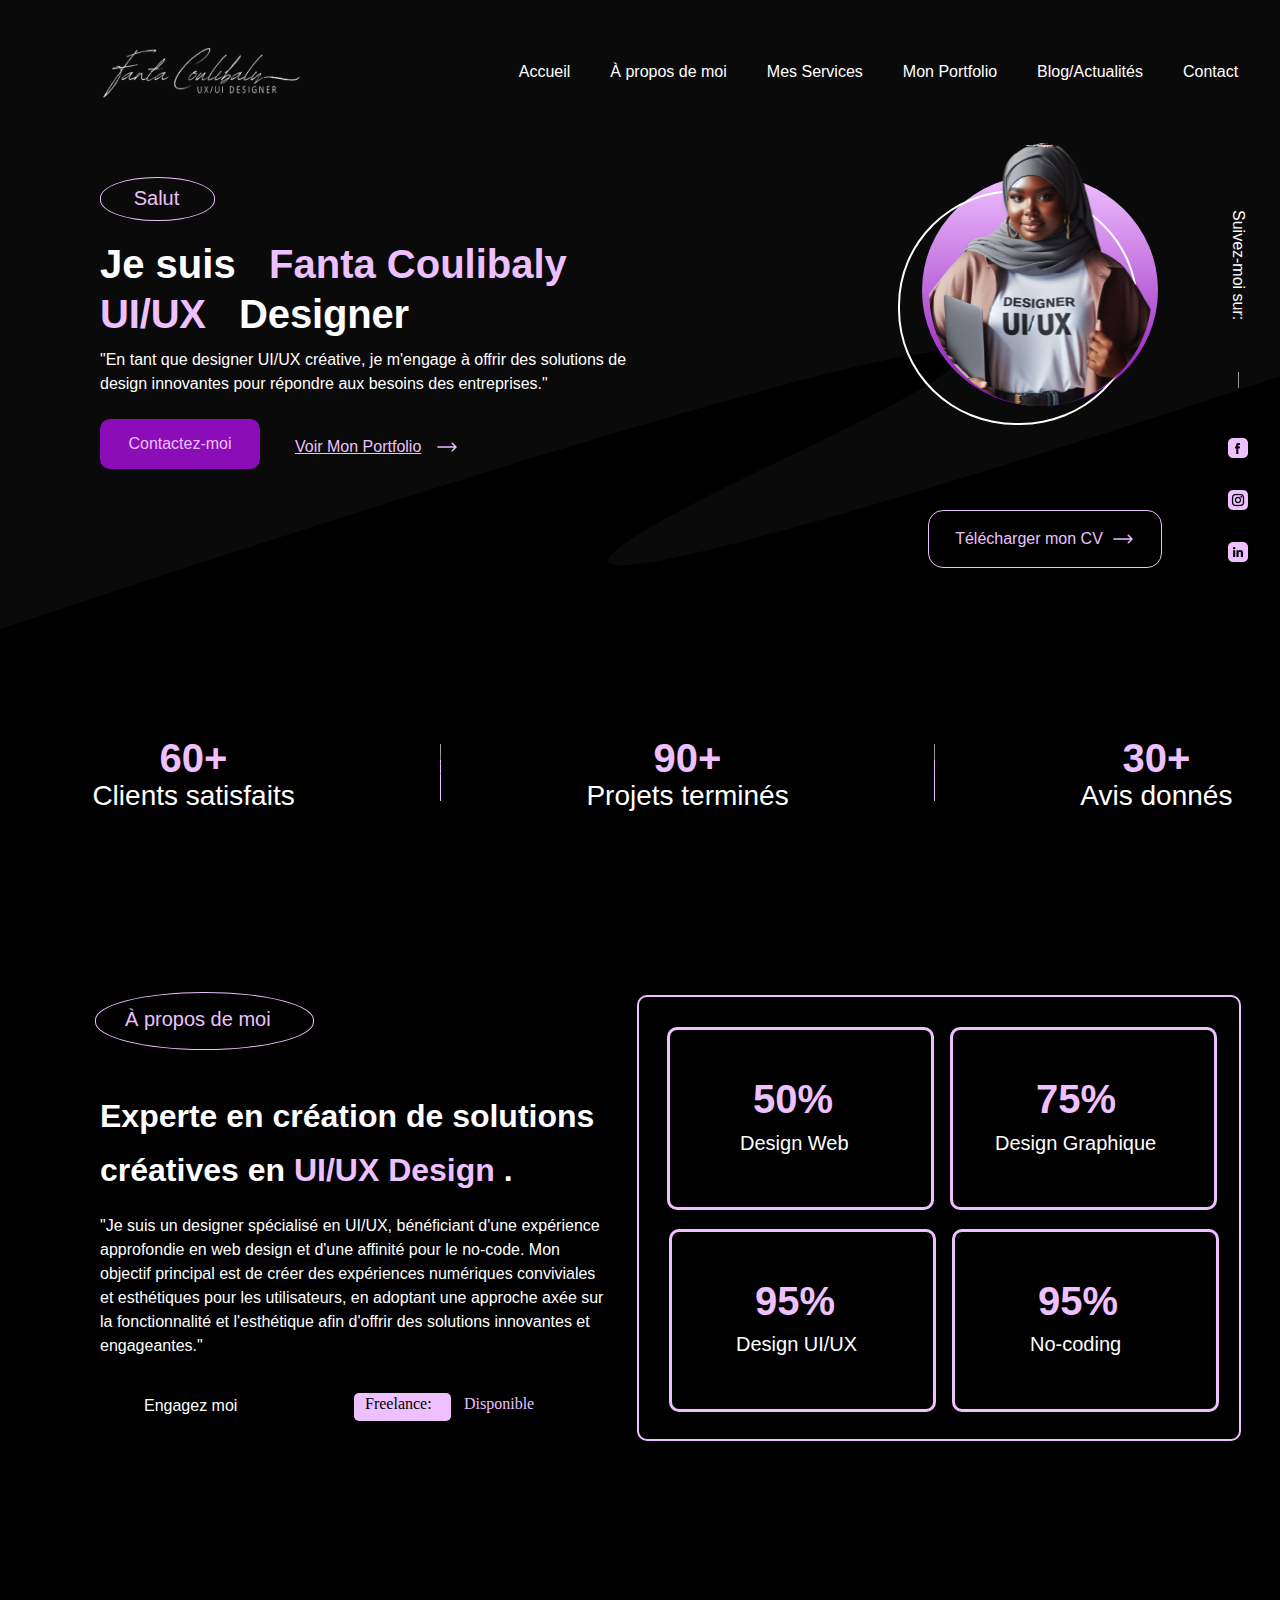
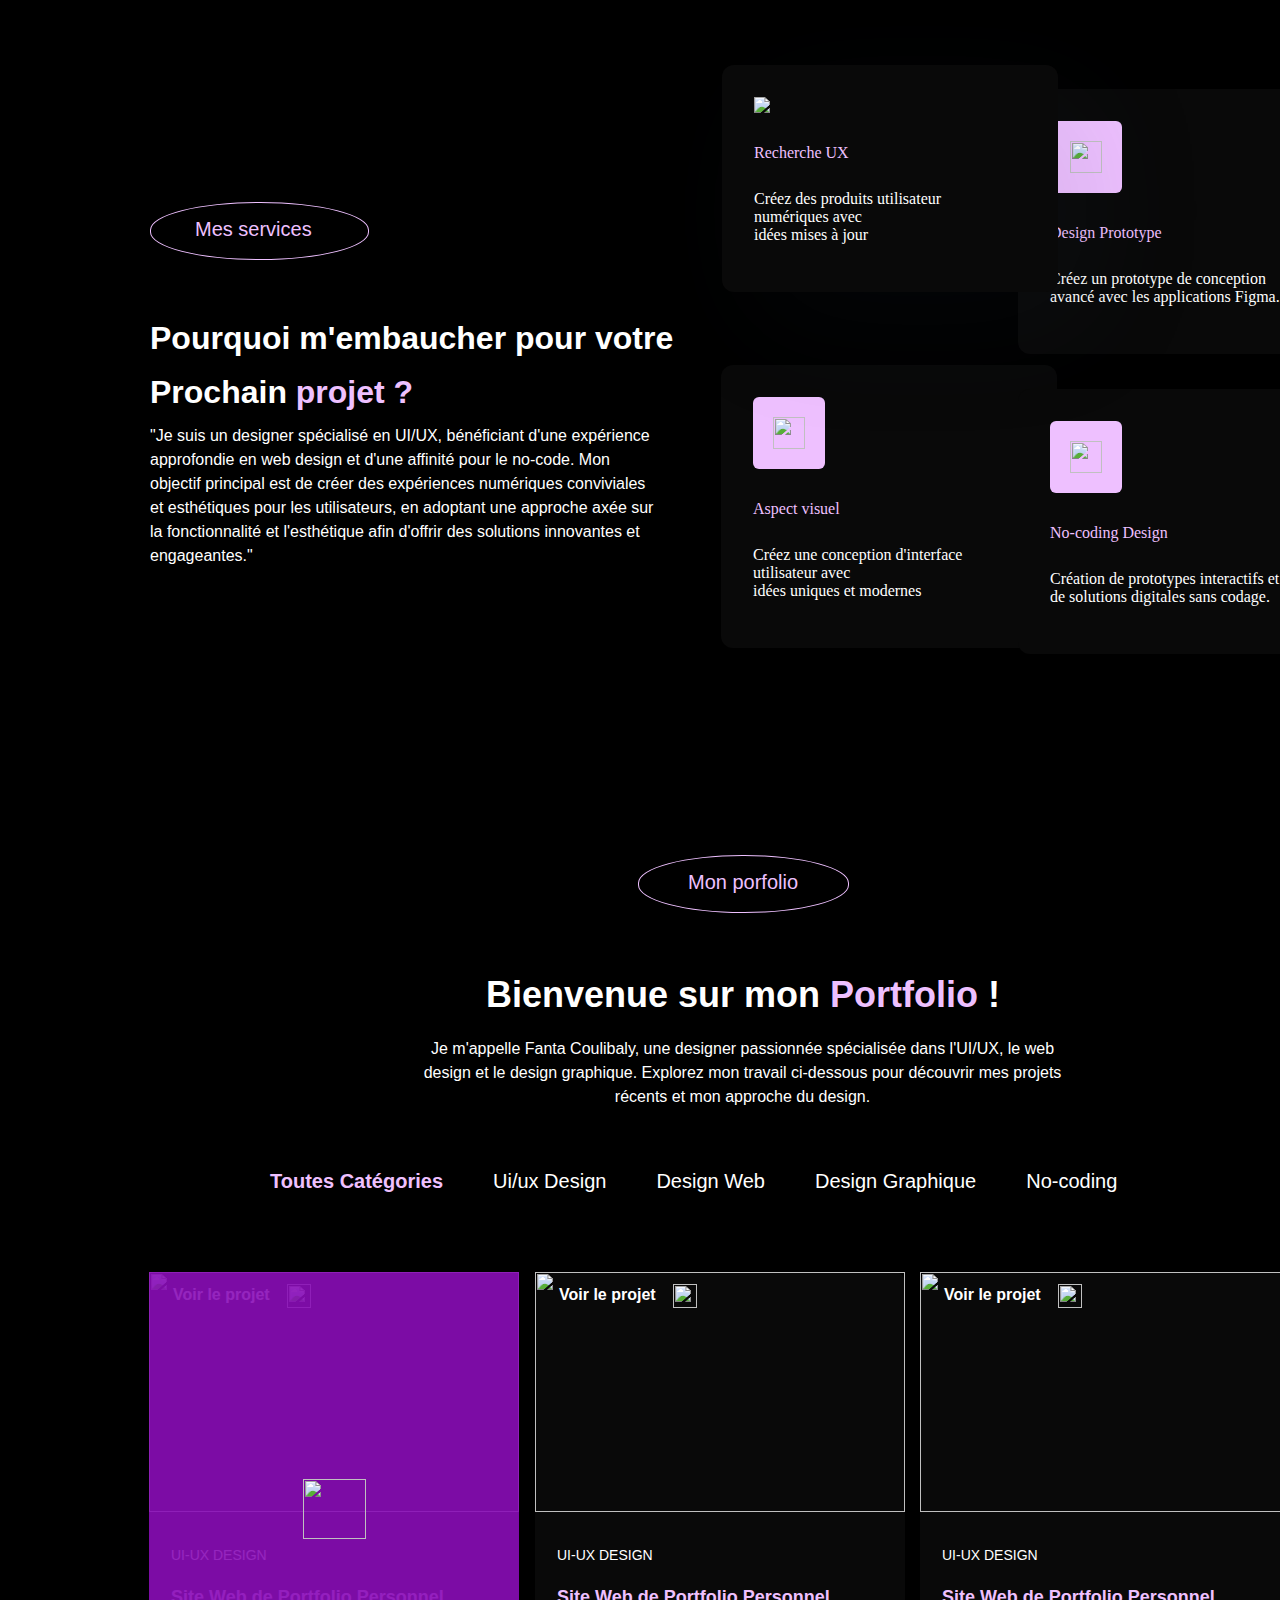
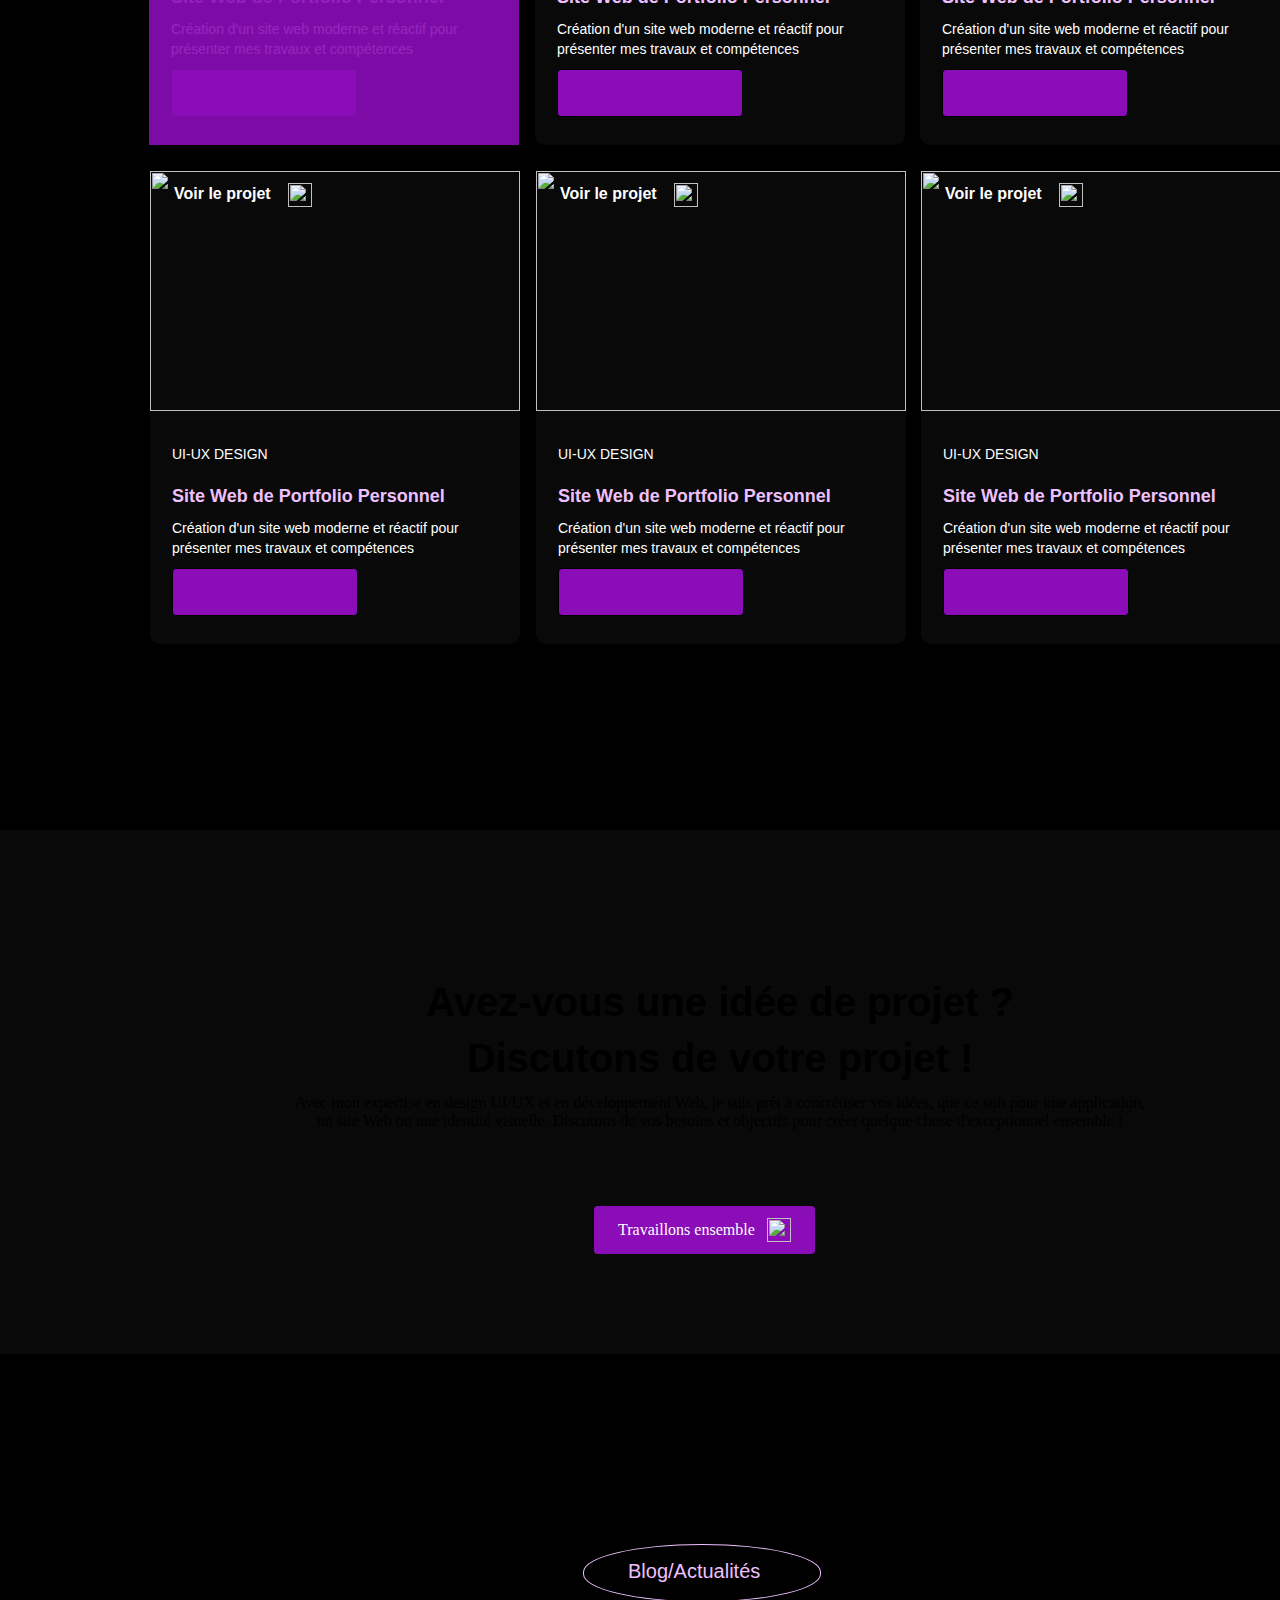
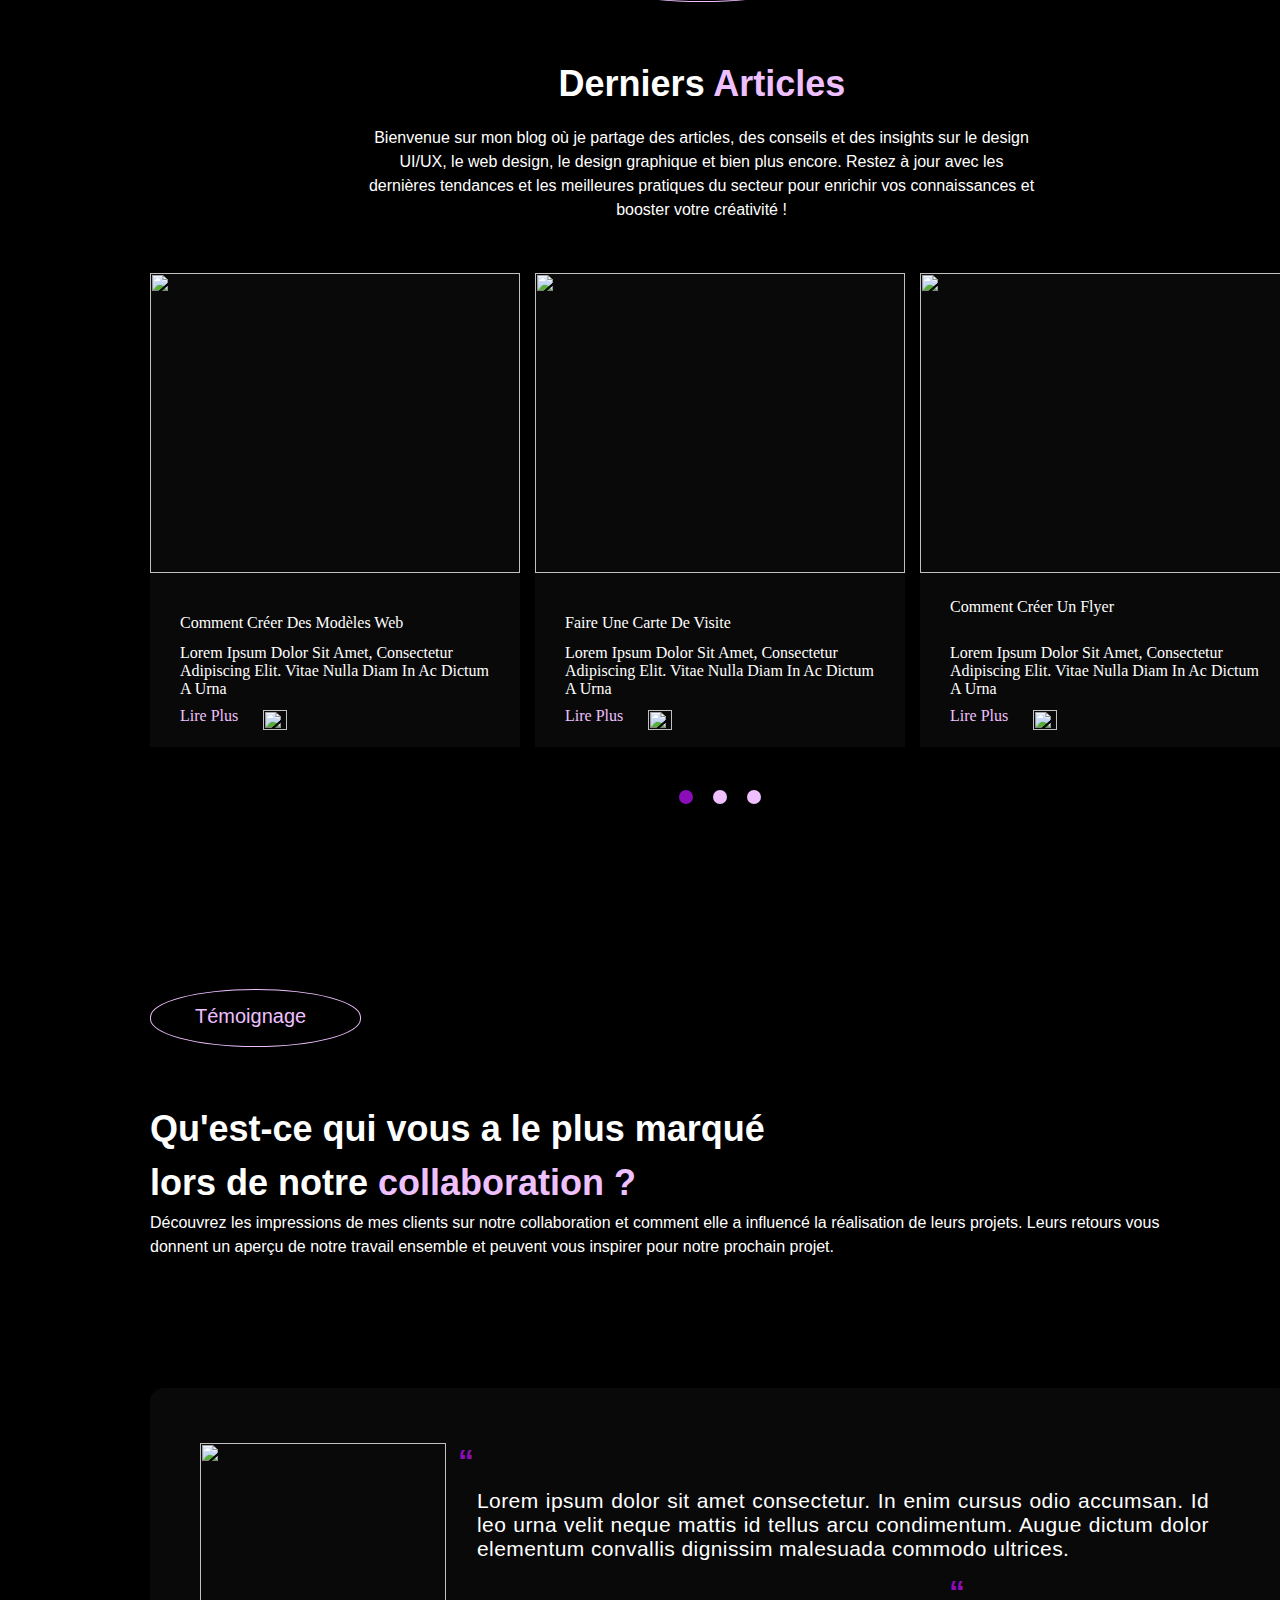
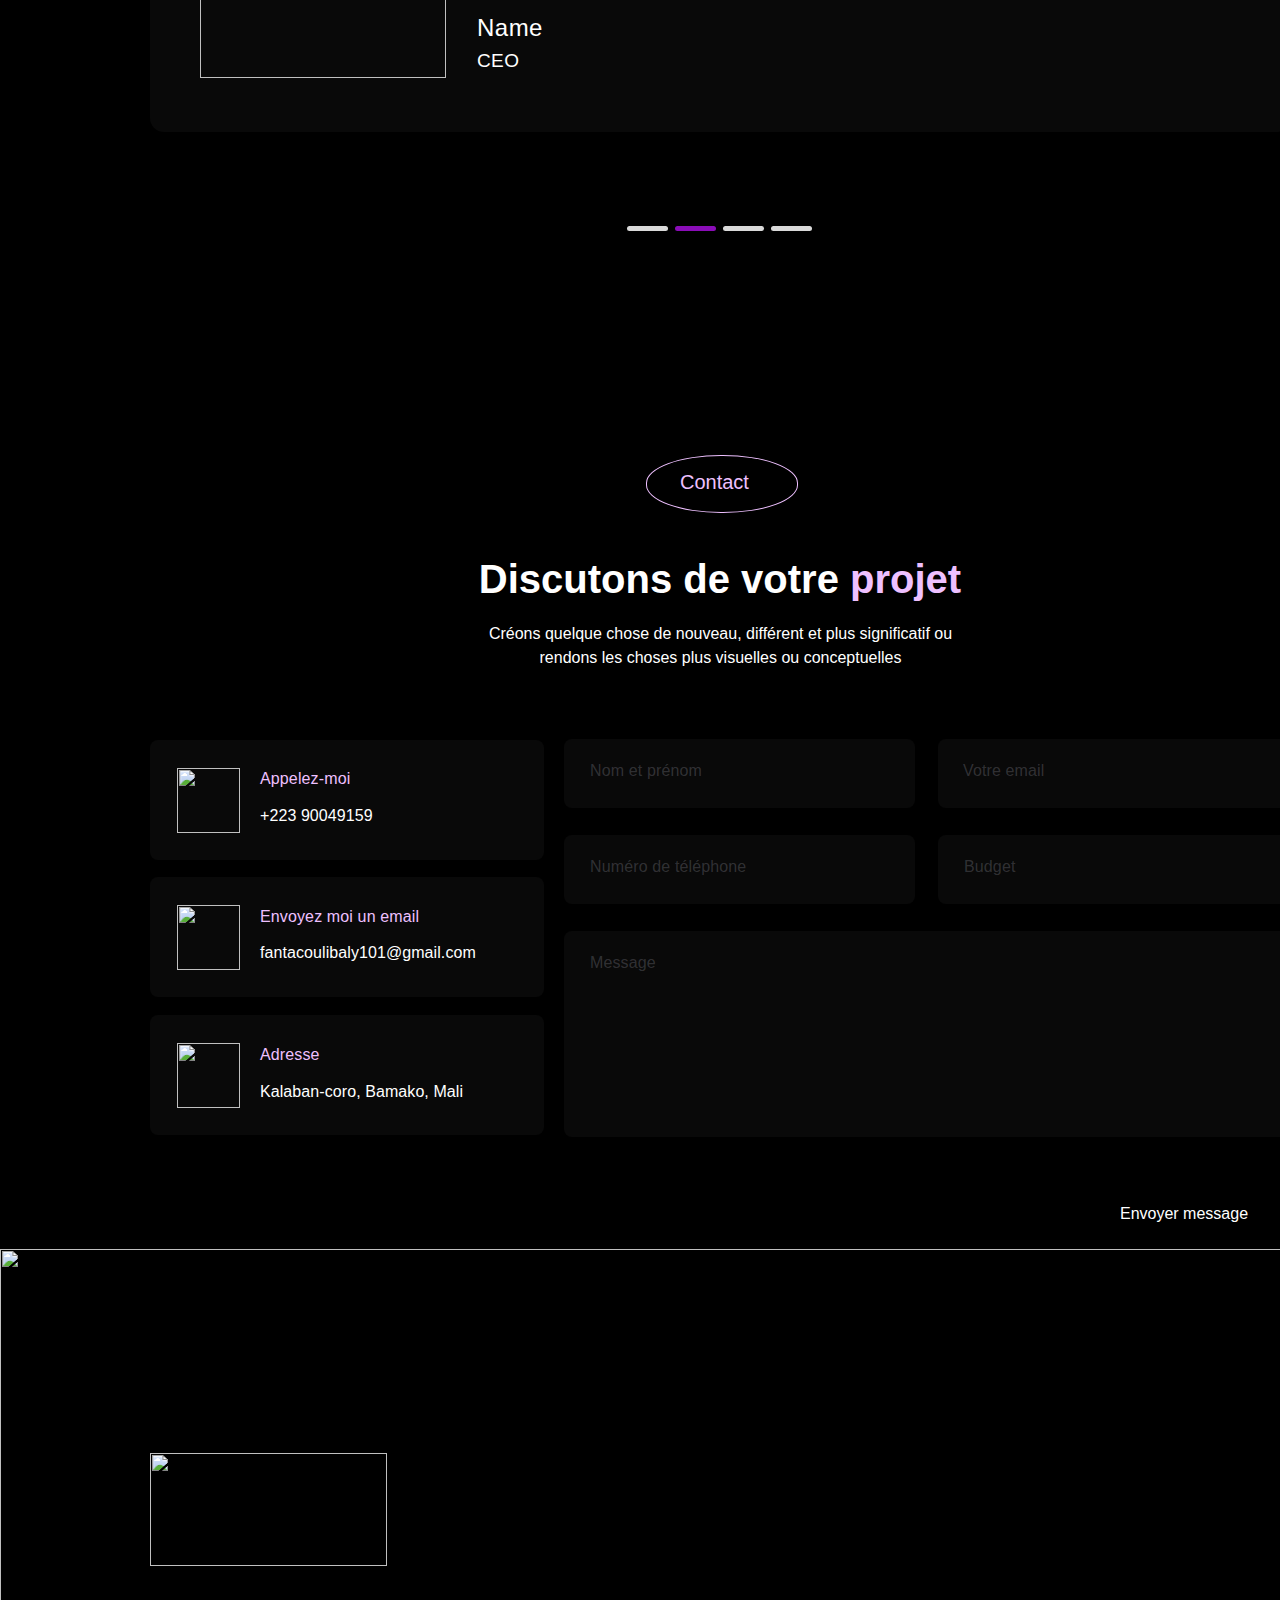
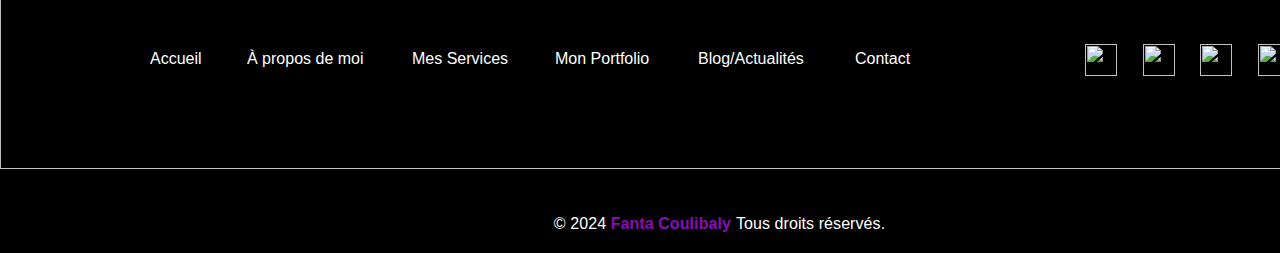
==== index.html @ 27a1d997 "m" ====
<!DOCTYPE html>
<html>
  <head>
    <meta charset="utf-8" />
    <link rel="stylesheet" href="globals.css" />
    <link rel="stylesheet" href="styleguide.css" />
    <link rel="stylesheet" href="style.css" />
  </head>
  <body>
    <div class="PORTFOLIO">
      <div class="div">
        <header class="header">
          <div class="overlap">
            <img class="whatsapp-image" src="Images/Logo.png" />
            <div class="navbar">
                <a href="#accueil" class="text-wrapper">Accueil</a>
                <a href="#a-propos" class="text-wrapper">À propos de moi</a>
                <a href="#services" class="text-wrapper">Mes Services</a>
                <a href="#portfolio" class="text-wrapper">Mon Portfolio</a>
                <a href="#blog" class="text-wrapper">Blog/Actualités</a>
                <a href="#contact" class="text-wrapper">Contact</a>
              </div>              
              <div class="group">
                <div class="overlap-group-wrapper">
                    <a href="#contact" class="overlap-group">
                        <div class="text-wrapper-2">Contactez-moi</div>
                    </a>
                </div>
                <div class="group-2">
                    <a href="#portfolio" class="text-wrapper-3">Voir Mon Portfolio</a>
                    <img class="frame" src="Images/DIRECTION PORFOLIO.png" alt="Portfolio Icon">
                </div>
                <div class="overlap-2">
                    <p class="je-suis-fanta">
                        <span class="span">Je suis</span>
                        <span class="text-wrapper-4">&nbsp;</span>
                        <span class="text-wrapper-5">Fanta Coulibaly<br></span>
                        <span class="text-wrapper-6">UI/UX</span>
                        <span class="text-wrapper-7">&nbsp;</span>
                        <span class="text-wrapper-8">Designer</span>
                    </p>
                    <p class="en-tant-que-designer">
                        &#34;En tant que designer UI/UX créative, je m&#39;engage à offrir des solutions de design innovantes pour répondre aux besoins des entreprises.&#34;
                    </p>
                </div>
                <div class="overlap-wrapper">
                    <div class="overlap-3">
                        <div class="text-wrapper-9">Salut</div>
                        <div class="ellipse"></div>
                    </div>
                </div>
            </div>
            <div class="div-wrapper">
                <div class="overlap-4">
                    <div class="ellipse-2"></div>
                    <div class="ellipse-3"></div>
                    <div class="vector-wrapper"><img class="vector" src="Images/MON PROFIL.png" alt="Vector"></div>
                </div>
            </div>
            <div class="group-3">
                <div class="text-wrapper-10">Suivez-moi sur:</div>
                <img class="line" src="img/line-21.svg" alt="Line">
                <a href="https://www.instagram.com" target="_blank">
                    <img class="instagram" src="Images/instagram-5 1.png" alt="Instagram">
                </a>
                <a href="https://www.linkedin.com" target="_blank">
                    <img class="linkedin-icon" src="Images/linkedin-icon-2 1.png" alt="LinkedIn">
                </a>
                <a href="https://www.facebook.com" target="_blank">
                    <img class="facebook" src="Images/facebook-4 1.png" alt="Facebook">
                </a>
            </div>
            <div class="group-4">
                <div class="overlap-5">
                    <a href="Images/Mon CV.pdf"  target="_blank" download class="text-wrapper-11">Télécharger mon CV </a>
                    <img class="img" src="Images/TELECHEMENT ICON.png" alt="CV Icon">
                </div>
            </div>
            <div class="group-5">
                <div class="group-6">
                    <div class="text-wrapper-12">60+</div>
                    <div class="text-wrapper-13">Clients satisfaits</div>
                </div>
                <img class="line-2" src="img/line-22.svg" alt="Line">
                <div class="group-7">
                    <div class="text-wrapper-14">90+</div>
                    <div class="text-wrapper-15">Projets terminés</div>
                </div>
                <img class="line-3" src="img/line-23.svg" alt="Line">
                <div class="group-8">
                    <div class="text-wrapper-16">30+</div>
                    <div class="text-wrapper-17">Avis donnés</div>
                </div>
            </div>
        </header>
        <div class="a-propos">
          <div class="group-9">
            <div class="overlap-group-2"><div class="text-wrapper-18">Engagez moi</div></div>
          </div>
          <p class="experte-en-cr-ation">
            <span class="text-wrapper-19">Experte en création de solutions créatives en </span>
            <span class="text-wrapper-20">UI/UX Design</span>
            <span class="text-wrapper-19">.</span>
          </p>
          <p class="je-suis-un-designer">
            &#34;Je suis un designer spécialisé en UI/UX, bénéficiant d&#39;une expérience approfondie en web design et
            d&#39;une affinité pour le no-code. Mon objectif principal est de créer des expériences numériques
            conviviales et esthétiques pour les utilisateurs, en adoptant une approche axée sur la fonctionnalité et
            l&#39;esthétique afin d&#39;offrir des solutions innovantes et engageantes.&#34;
          </p>
          <div class="group-10">
            <div class="overlap-group-3">
              <div class="text-wrapper-21">À propos de moi</div>
              <div class="ellipse-4"></div>
            </div>
          </div>
          <div class="freelance">
            <div class="overlap-6"><div class="text-wrapper-22">Freelance:</div></div>
            <div class="text-wrapper-23">Disponible</div>
          </div>
          <div class="group-11">
            <div class="overlap-7">
              <div class="group-12">
                <div class="overlap-group-4">
                  <div class="rectangle"></div>
                  <div class="group-13">
                    <div class="text-wrapper-24">75%</div>
                    <div class="text-wrapper-25">Design Graphique</div>
                  </div>
                </div>
              </div>
              <div class="overlap-8">
                <div class="group-14">
                  <div class="overlap-group-4">
                    <div class="rectangle"></div>
                  </div>
                </div>
                <div class="group-15">
                  <div class="text-wrapper-26">95%</div>
                  <div class="text-wrapper-27">Design UI/UX</div>
                </div>
              </div>
              <div class="overlap-9">
                <div class="group-14">
                  <div class="overlap-group-4">
                    <div class="rectangle"></div>
                  </div>
                </div>
                <div class="group-16">
                  <div class="text-wrapper-28">95%</div>
                  <div class="text-wrapper-27">No-coding</div>
                </div>
              </div>
              <div class="group-17">
                <div class="overlap-10">
                  <div class="rectangle-2"></div>
                  <div class="group-18">
                    <div class="text-wrapper-29">50%</div>
                    <div class="text-wrapper-25">Design Web</div>
                  </div>
                </div>
              </div>
            </div>
          </div>
        </div>
        <div class="mes-services">
          <div class="services">
            <div class="group-19">
              <p class="pourquoi-m-embaucher">
                <span class="text-wrapper-19">Pourquoi m&#39;embaucher pour votre <br />Prochain </span>
                <span class="text-wrapper-20">projet ?</span>
              </p>
              <p class="p">
                &#34;Je suis un designer spécialisé en UI/UX, bénéficiant d&#39;une expérience approfondie en web design
                et d&#39;une affinité pour le no-code. Mon objectif principal est de créer des expériences numériques
                conviviales et esthétiques pour les utilisateurs, en adoptant une approche axée sur la fonctionnalité et
                l&#39;esthétique afin d&#39;offrir des solutions innovantes et engageantes.&#34;
              </p>
              <div class="group-10">
                <div class="overlap-group-3">
                  <div class="text-wrapper-30">Mes services</div>
                  <div class="ellipse-4"></div>
                </div>
              </div>
            </div>
          </div>
          <div class="work-process-card">
            <div class="work-process-card-2">
              <div class="img-wrapper"><img class="img-2" src="img/pencil.svg" /></div>
              <div class="frame-2">
                <div class="text-wrapper-31">Aspect visuel</div>
                <p class="lorem-ipsum-dolor">
                  Créez une conception d&#39;interface utilisateur avec <br />idées uniques et modernes
                </p>
              </div>
            </div>
            <div class="work-process-card-3">
              <div class="img-wrapper"><img class="img-2" src="img/growth-graph.svg" /></div>
              <div class="frame-2">
                <div class="text-wrapper-31">Design Prototype</div>
                <p class="lorem-ipsum-dolor">Créez un prototype de conception avancé avec les applications Figma.</p>
              </div>
            </div>
            <div class="work-process-card-4">
              <div class="img-wrapper"><img class="img-2" src="img/computer.svg" /></div>
              <div class="frame-2">
                <div class="text-wrapper-31">No-coding Design</div>
                <p class="lorem-ipsum-dolor">
                  Création de prototypes interactifs et de solutions digitales sans codage.
                </p>
              </div>
            </div>
            <div class="work-process-card-5">
              <img class="frame-3" src="img/frame-44.svg" />
              <div class="frame-4">
                <div class="text-wrapper-31">Recherche UX</div>
                <p class="cr-ez-des-produits">
                  Créez des produits utilisateur numériques avec <br />idées mises à jour
                </p>
              </div>
            </div>
          </div>
        </div>
        <div class="div-2">
          <div class="my-skills">
            <div class="group-20">
              <p class="bienvenue-sur-mon">
                <span class="text-wrapper-19">Bienvenue sur mon </span>
                <span class="text-wrapper-20">Portfolio</span>
                <span class="text-wrapper-19"> !</span>
              </p>
              <p class="je-m-appelle-fanta">
                Je m&#39;appelle Fanta Coulibaly, une designer passionnée spécialisée dans l&#39;UI/UX, le web design et
                le design graphique. Explorez mon travail ci-dessous pour découvrir mes projets récents et mon approche
                du design.
              </p>
              <div class="group-21">
                <div class="overlap-group-5">
                  <div class="text-wrapper-32">Mon porfolio</div>
                  <div class="ellipse-5"></div>
                </div>
              </div>
            </div>
          </div>
          <div class="group-22">
            <div class="group-23">
              <div class="group-24">
                <div class="overlap-group-6">
                  <img class="rectangle-3" src="img/rectangle-2071-2.png" />
                  <button class="button">
                    <button class="button-2">Voir le projet</button>
                    <img class="arrows-right-arrow" src="img/right-arrow-2.svg" />
                  </button>
                  <p class="text-wrapper-33">Site Web de Portfolio Personnel</p>
                  <div class="text-wrapper-34">UI-UX DESIGN</div>
                  <p class="cr-ation-d-un-site">
                    Création d&#39;un site web moderne et réactif pour présenter mes travaux et compétences
                  </p>
                  <div class="image"><img class="frame-5" src="img/frame-2.svg" /></div>
                </div>
              </div>
              <div class="group-25">
                <div class="overlap-group-6">
                  <img class="rectangle-3" src="img/rectangle-2071-4.png" />
                  <button class="button">
                    <button class="button-2">Voir le projet</button>
                    <img class="arrows-right-arrow" src="img/right-arrow-2.svg" />
                  </button>
                  <p class="text-wrapper-33">Site Web de Portfolio Personnel</p>
                  <div class="text-wrapper-34">UI-UX DESIGN</div>
                  <p class="cr-ation-d-un-site">
                    Création d&#39;un site web moderne et réactif pour présenter mes travaux et compétences
                  </p>
                </div>
              </div>
              <div class="group-26">
                <div class="overlap-group-6">
                  <img class="rectangle-3" src="img/rectangle-2071-5.png" />
                  <button class="button">
                    <button class="button-2">Voir le projet</button>
                    <img class="arrows-right-arrow" src="img/right-arrow-2.svg" />
                  </button>
                  <p class="text-wrapper-33">Site Web de Portfolio Personnel</p>
                  <div class="text-wrapper-34">UI-UX DESIGN</div>
                  <p class="cr-ation-d-un-site">
                    Création d&#39;un site web moderne et réactif pour présenter mes travaux et compétences
                  </p>
                </div>
              </div>
            </div>
            <div class="group-27">
              <div class="group-24">
                <div class="overlap-group-6">
                  <img class="rectangle-3" src="img/rectangle-2071-3.png" />
                  <button class="button">
                    <button class="button-2">Voir le projet</button>
                    <img class="arrows-right-arrow" src="img/right-arrow-2.svg" />
                  </button>
                  <p class="text-wrapper-33">Site Web de Portfolio Personnel</p>
                  <div class="text-wrapper-34">UI-UX DESIGN</div>
                  <p class="cr-ation-d-un-site">
                    Création d&#39;un site web moderne et réactif pour présenter mes travaux et compétences
                  </p>
                </div>
              </div>
              <div class="group-25">
                <div class="overlap-group-6">
                  <img class="rectangle-3" src="img/rectangle-2071.png" />
                  <button class="button">
                    <button class="button-2">Voir le projet</button>
                    <img class="arrows-right-arrow" src="img/right-arrow-2.svg" />
                  </button>
                  <p class="text-wrapper-33">Site Web de Portfolio Personnel</p>
                  <div class="text-wrapper-34">UI-UX DESIGN</div>
                  <p class="cr-ation-d-un-site">
                    Création d&#39;un site web moderne et réactif pour présenter mes travaux et compétences
                  </p>
                </div>
              </div>
              <div class="group-26">
                <div class="overlap-group-6">
                  <img class="rectangle-3" src="img/rectangle-2071-6.png" />
                  <button class="button">
                    <button class="button-2">Voir le projet</button>
                    <img class="arrows-right-arrow" src="img/right-arrow-2.svg" />
                  </button>
                  <p class="text-wrapper-33">Site Web de Portfolio Personnel</p>
                  <div class="text-wrapper-34">UI-UX DESIGN</div>
                  <p class="cr-ation-d-un-site">
                    Création d&#39;un site web moderne et réactif pour présenter mes travaux et compétences
                  </p>
                </div>
              </div>
            </div>
          </div>
          <div class="categories">
            <div class="toutes-cat-gories">Toutes Catégories</div>
            <div class="text-wrapper-35">Ui/ux Design</div>
            <div class="text-wrapper-35">Design Web</div>
            <div class="text-wrapper-35">Design Graphique</div>
            <div class="text-wrapper-35">No-coding</div>
          </div>
        </div>
        <div class="group-28">
          <div class="overlap-11">
            <p class="avez-vous-une-id-e">Avez-vous une idée de projet ? <br />Discutons de votre projet !</p>
            <p class="avec-mon-expertise">
              Avec mon expertise en design UI/UX et en développement Web, je suis prêt à concrétiser vos idées, que ce
              soit pour une application, un site Web ou une identité visuelle. Discutons de vos besoins et objectifs
              pour créer quelque chose d&#39;exceptionnel ensemble !
            </p>
            <button class="button-3">
              <div class="let-s-work-together">Travaillons ensemble</div>
              <img class="arrows-right-arrow-2" src="img/right-arrow.svg" />
            </button>
          </div>
        </div>
        <div class="blog">
          <div class="group-29">
            <p class="derniers-articles">
              <span class="text-wrapper-19">Derniers </span> <span class="text-wrapper-20">Articles</span>
            </p>
            <p class="text-wrapper-36">
              Bienvenue sur mon blog où je partage des articles, des conseils et des insights sur le design UI/UX, le
              web design, le design graphique et bien plus encore. Restez à jour avec les dernières tendances et les
              meilleures pratiques du secteur pour enrichir vos connaissances et booster votre créativité !
            </p>
            <div class="group-30">
              <div class="overlap-group-7">
                <div class="text-wrapper-30">Blog/Actualités</div>
                <div class="ellipse-6"></div>
              </div>
            </div>
          </div>
          <div class="blog-post">
            <div class="overlap-12">
              <img class="img-3" src="img/image-2.png" />
              <p class="comment-cr-er-des">Comment Créer Des Modèles Web</p>
              <p class="lorem-ipsum-dolor-2">
                Lorem Ipsum Dolor Sit Amet, Consectetur Adipiscing Elit. Vitae Nulla Diam In Ac Dictum A Urna
              </p>
              <div class="learn-more">
                <div class="overlap-group-8">
                  <div class="lire-plus">Lire Plus</div>
                  <img class="frame-6" src="img/frame-6.svg" />
                </div>
              </div>
            </div>
          </div>
          <div class="blog-post-2">
            <div class="overlap-12">
              <img class="img-3" src="img/iamge.png" />
              <p class="faire-une-carte-de">Faire Une Carte De Visite</p>
              <p class="lorem-ipsum-dolor-2">
                Lorem Ipsum Dolor Sit Amet, Consectetur Adipiscing Elit. Vitae Nulla Diam In Ac Dictum A Urna
              </p>
              <div class="learn-more">
                <div class="overlap-group-8">
                  <div class="lire-plus">Lire Plus</div>
                  <img class="frame-6" src="img/frame-4.svg" />
                </div>
              </div>
            </div>
          </div>
          <div class="blog-post-3">
            <div class="overlap-12">
              <img class="img-3" src="img/image.png" />
              <div class="comment-cr-er-un">Comment Créer Un Flyer</div>
              <p class="lorem-ipsum-dolor-2">
                Lorem Ipsum Dolor Sit Amet, Consectetur Adipiscing Elit. Vitae Nulla Diam In Ac Dictum A Urna
              </p>
              <div class="learn-more">
                <div class="overlap-group-8">
                  <div class="lire-plus">Lire Plus</div>
                  <img class="frame-6" src="img/frame-5.svg" />
                </div>
              </div>
            </div>
          </div>
          <div class="group-wrapper">
            <div class="group-31">
              <div class="ellipse-7"></div>
              <div class="ellipse-8"></div>
              <div class="ellipse-9"></div>
            </div>
          </div>
        </div>
        <div class="group-32">
          <div class="my-skills-2">
            <div class="group-33">
              <p class="qu-est-ce-qui-vous-a">
                <span class="text-wrapper-19">Qu&#39;est-ce qui vous a le plus marqué lors de notre </span>
                <span class="text-wrapper-20">collaboration ?</span>
              </p>
              <p class="text-wrapper-37">
                Découvrez les impressions de mes clients sur notre collaboration et comment elle a influencé la
                réalisation de leurs projets. Leurs retours vous donnent un aperçu de notre travail ensemble et peuvent
                vous inspirer pour notre prochain projet.
              </p>
              <div class="group-34">
                <div class="overlap-group-9">
                  <div class="text-wrapper-30">Témoignage</div>
                  <div class="ellipse-10"></div>
                </div>
              </div>
            </div>
          </div>
          <div class="frame-7">
            <div class="group-35">
              <img class="ellipse-11" src="img/ellipse-10.png" />
              <div class="group-36">
                <div class="overlap-13">
                  <div class="overlap-group-10">
                    <p class="text-wrapper-38">
                      Lorem ipsum dolor sit amet consectetur. In enim cursus odio accumsan. Id leo urna velit neque
                      mattis id tellus arcu condimentum. Augue dictum dolor elementum convallis dignissim malesuada
                      commodo ultrices.
                    </p>
                    <div class="text-wrapper-39">“</div>
                  </div>
                  <div class="text-wrapper-40">Name</div>
                </div>
                <div class="text-wrapper-41">“</div>
                <div class="text-wrapper-42">CEO</div>
              </div>
            </div>
            <div class="group-37">
              <div class="rectangle-4"></div>
              <div class="rectangle-5"></div>
              <div class="rectangle-6"></div>
              <div class="rectangle-7"></div>
            </div>
          </div>
        </div>
        <div class="contact">
          <div class="group-38">
            <p class="discutons-de-votre">
              <span class="text-wrapper-19">Discutons de votre </span> <span class="text-wrapper-20">projet</span>
            </p>
            <p class="text-wrapper-43">
              Créons quelque chose de nouveau, différent et plus significatif ou rendons les choses plus visuelles ou
              conceptuelles
            </p>
            <div class="group-39">
              <div class="overlap-group-11">
                <div class="text-wrapper-44">Contact</div>
                <div class="ellipse-12"></div>
              </div>
            </div>
          </div>
          <div class="group-40">
            <div class="group-41">
              <div class="group-42">
                <div class="group-43">
                  <div class="text-wrapper-45">Appelez-moi</div>
                  <div class="text-wrapper-46">+223 90049159</div>
                </div>
                <img class="group-44" src="img/group-9042.png" />
              </div>
            </div>
            <div class="group-45">
              <div class="group-46">
                <div class="group-47">
                  <div class="text-wrapper-47">Envoyez moi un email</div>
                  <div class="text-wrapper-48">fantacoulibaly101@gmail.com</div>
                </div>
                <img class="group-44" src="img/group-9043.png" />
              </div>
            </div>
            <div class="group-48">
              <div class="group-49">
                <div class="group-50">
                  <div class="text-wrapper-49">Adresse</div>
                  <div class="text-wrapper-50">Kalaban-coro, Bamako, Mali</div>
                </div>
                <img class="group-44" src="img/group-9044.png" />
              </div>
            </div>
          </div>
          <div class="group-51">
            <div class="group-52">
              <div class="overlap-group-12"><div class="text-wrapper-51">Nom et prénom</div></div>
            </div>
            <div class="group-53">
              <div class="overlap-group-12"><div class="text-wrapper-52">Numéro de téléphone</div></div>
            </div>
            <div class="group-54">
              <div class="overlap-14"><div class="text-wrapper-53">Message</div></div>
            </div>
            <div class="group-55">
              <div class="overlap-group-12"><div class="text-wrapper-54">Votre email</div></div>
            </div>
            <div class="group-56">
              <div class="overlap-group-12"><div class="text-wrapper-55">Budget</div></div>
            </div>
          </div>
          <div class="group-57">
            <div class="overlap-15"><div class="text-wrapper-56">Envoyer message</div></div>
          </div>
        </div>
        <footer class="footer">
          <div class="overlap-16">
            <img class="vector-4" src="img/vector-1-2.png" />
            <div class="group-58">
              <div class="text-wrapper-57">Accueil</div>
              <div class="text-wrapper-58">À propos de moi</div>
              <div class="text-wrapper-59">Mes Services</div>
              <div class="text-wrapper-60">Mon Portfolio</div>
              <div class="text-wrapper-61">Blog/Actualités</div>
              <div class="text-wrapper-62">Contact</div>
            </div>
            <div class="group-59">
              <img class="linkedin-negative" src="img/linkedin-negative.svg" />
              <img class="instagram-negative" src="img/instagram-negative.svg" />
              <img class="twitter-negative" src="img/twitter-negative.svg" />
              <img class="facebook-negative" src="img/facebook-negative.svg" />
            </div>
            <div class="group-60">
              <div class="element-fanta-coulibaly-wrapper">
                <p class="element-fanta-coulibaly">
                  <span class="text-wrapper-63">© 2024 </span>
                  <span class="text-wrapper-64">Fanta Coulibaly</span>
                  <span class="text-wrapper-63"> Tous droits réservés.</span>
                </p>
              </div>
            </div>
            <img class="whatsapp-image-2" src="img/whatsapp-image-2024-04-08-09-16-2.png" />
          </div>
        </footer>
      </div>
    </div>
    <script src="script.js"></script>
  </body>
</html>
---- style.css ----
body, html {
    margin: 0;
    padding: 0;
    width: 100%;
    height: 100%;
  }

.PORTFOLIO {
  background-color: #d8d5d5;
  display: flex;
  flex-direction: row;
  justify-content: center;
  width: 100%;
}

.PORTFOLIO .div {
  background-color: #000000;
  overflow: hidden;
  width: 1440px;
  height: 8253px;
  position: relative;
}

.PORTFOLIO .header {
  position: absolute;
  width: 1440px;
  height: 842px;
  top: 0;
  left: 0;
  background-color: transparent;
}

.PORTFOLIO .overlap {
  position: absolute;
  width: 1440px;
  height: 631px;
  top: 0;
  left: 0;
  background-image: url(./Images/Vector\ 1.png);
  background-size: 100% 100%;
}

.PORTFOLIO .whatsapp-image {
  width: 215px;
  height: 88px;
  top: 28px;
  position: absolute;
  left: 100px;
}

.PORTFOLIO .navbar {
    display: flex; /* Use flexbox to arrange items */
    align-items: center; /* Center vertically */
    gap: 40px; /* Space between items */
    position: absolute;
    top: 63px; /* Adjust as needed */
    left: 61%; /* Center the navbar horizontally */
    transform: translateX(-50%); /* Center horizontally */
  }
  
  .PORTFOLIO .navbar a {
    font-family: "Inter-Medium", Helvetica;
    font-weight: 500;
    color: #ffffff;
    font-size: 16px;
    text-decoration: none; /* Remove underline */
    letter-spacing: 0;
    line-height: normal;
    white-space: nowrap;
  }
  
  .PORTFOLIO .navbar a:hover {
    color: #8a0db7; /* Change color on hover */
  }  

.PORTFOLIO .group {
  position: absolute;
  width: 544px;
  height: 328px;
  top: 147px;
  left: 100px;
}

.PORTFOLIO .overlap-group-wrapper {
  position: absolute;
  width: 162px;
  height: 56px;
  top: 272px;
  left: 0;
}

.PORTFOLIO .overlap-group {
  position: relative;
  border-radius: 10px; /* Coins arrondis */
  display: flex; /* Utiliser Flexbox pour centrer le texte */
  align-items: center; /* Centrer verticalement */
  justify-content: center; /* Centrer horizontalement */
  text-decoration: none; /* Retirer le soulignement du lien */
  width: 160px; /* Largeur de l'élément */
  height: 50px; /* Hauteur de l'élément */
  background-color: #8B0DB7; /* Fond violet plein */
}

.PORTFOLIO .text-wrapper-2 {
  font-family: "Inter-Medium", Helvetica;
  font-weight: 500;
  color: #eec0ff;
  font-size: 16px;
  text-align: center;
  letter-spacing: 0;
  line-height: 24px;
  white-space: nowrap;
}

.PORTFOLIO .group-2 {
  position: absolute;
  width: 166px;
  height: 24px;
  top: 288px;
  left: 195px;
}

.PORTFOLIO .text-wrapper-3 {
  position: absolute;
  height: 24px;
  top: 0;
  left: 0;
  font-family: "Inter-Medium", Helvetica;
  font-weight: 500;
  color: #eec0ff;
  font-size: 16px;
  letter-spacing: 0;
  line-height: 24px;
  white-space: nowrap;
}

.PORTFOLIO .frame {
  position: absolute;
  width: 24px;
  height: 24px;
  top: 0;
  left: 140px;
}

.PORTFOLIO .overlap-2 {
  position: absolute;
  width: 540px;
  height: 181px;
  top: 52px;
  left: 0;
}

.PORTFOLIO .je-suis-fanta {
  position: absolute;
  width: 538px;
  top: 0;
  left: 0;
  font-family: "Inter-SemiBold", Helvetica;
  font-weight: 400;
  color: transparent;
  font-size: 40px;
  line-height: 50px;
}

.PORTFOLIO .span {
  font-weight: 600;
  color: #ffffff;
  letter-spacing: 0;
}

.PORTFOLIO .text-wrapper-4 {
  font-weight: 600;
  color: #eec0ff;
  letter-spacing: 0;
}

.PORTFOLIO .text-wrapper-5 {
  font-family: "Inter-Bold", Helvetica;
  font-weight: 700;
  color: #eec0ff;
  letter-spacing: 0;
}

.PORTFOLIO .text-wrapper-6 {
  font-family: "Inter-Bold", Helvetica;
  font-weight: 700;
  color: #eec0ff;
  letter-spacing: -0.16px;
}

.PORTFOLIO .text-wrapper-7 {
  font-weight: 600;
  color: #eec0ff;
  letter-spacing: -0.16px;
}

.PORTFOLIO .text-wrapper-8 {
  font-weight: 600;
  color: #ffffff;
  letter-spacing: -0.16px;
}

.PORTFOLIO .en-tant-que-designer {
  position: absolute;
  width: 540px;
  top: 133px;
  left: 0;
  font-family: "Inter-Regular", Helvetica;
  font-weight: 400;
  color: #ffffff;
  font-size: 16px;
  letter-spacing: 0;
  line-height: 24px;
}

.PORTFOLIO .overlap-wrapper {
  position: absolute;
  width: 115px;
  height: 42px;
  top: 30px; /* Ajustez cette valeur pour la position verticale */
  left: 0;
}

.PORTFOLIO .overlap-3 {
  position: relative;
  width: 113px;
  height: 42px;
  border-radius: 56.5px/21px;
  display: flex;
  align-items: center;
  justify-content: center; /* Centre le contenu horizontalement */
}

.PORTFOLIO .text-wrapper-9 {
  font-family: "Inter-Medium", Helvetica;
  font-weight: 500;
  color: #eec0ff;
  font-size: 20px;
  letter-spacing: 0;
  line-height: 29px;
  white-space: nowrap;
}

.PORTFOLIO .ellipse {
  width: 113px;
  height: 42px;
  border-radius: 56.5px/21px;
  position: absolute;
  top: 0;
  left: 0;
  border: 0.5px solid #eec0ff;
}

.PORTFOLIO .div-wrapper {
  position: absolute;
  width: 260px;
  height: 306px;
  top: 115px;
  left: 898px;
}

.PORTFOLIO .overlap-4 {
  position: relative;
  height: 306px;
}

.PORTFOLIO .ellipse-2 {
  position: absolute;
  width: 236px;
  height: 231px;
  top: 60px;
  left: 24px;
  border-radius: 117.82px/115.48px;
  background: linear-gradient(180deg, rgb(238.7, 192.31, 255) 0%, rgb(138.8, 13, 183) 100%);
}

.PORTFOLIO .ellipse-3 {
  position: absolute;
  width: 236px;
  height: 231px;
  top: 75px;
  left: 0;
  border-radius: 117.82px/115.48px;
  border: 2px solid;
  border-color: #ffffff;
}

.PORTFOLIO .vector-wrapper {
  position: absolute;
  width: 223px;
  height: 291px;
  top: 0;
  left: 31px;
  background-image: url(./Images/MON\ PROFIL.png);
  background-size: 100% 100%;
}

.PORTFOLIO .vector {
  position: absolute;
  width: 35px;
  height: 4px;
  top: 28px;
  left: 97px;
}

.PORTFOLIO .group-3 {
  position: absolute;
  width: 26px;
  height: 372px;
  top: 210px;
  left: 1226px;
}

.PORTFOLIO .text-wrapper-10 {
  position: absolute;
  width: 120px;
  height: 24px;
  top: 48px;
  left: -48px;
  transform: rotate(90deg);
  font-family: "Inter-Regular", Helvetica;
  font-weight: 400;
  color: #ffffff;
  font-size: 16px;
  letter-spacing: 0;
  line-height: 24px;
}

.PORTFOLIO .line {
  height: 84px;
  top: 162px;
  left: 12px;
  position: absolute;
  width: 1px;
}

.PORTFOLIO .instagram {
  position: absolute;
  width: 20px;
  height: 20px;
  top: 280px;
  left: 2px;
}

.PORTFOLIO .linkedin-icon {
  position: absolute;
  width: 20px;
  height: 20px;
  top: 332px;
  left: 2px;
}

.PORTFOLIO .facebook {
  position: absolute;
  width: 20px;
  height: 20px;
  top: 228px;
  left: 2px;
}

.PORTFOLIO .group-4 {
  position: absolute;
  width: 232px;
  height: 56px;
  top: 510px;
  left: 928px;
}

.PORTFOLIO .overlap-5 {
  position: relative;
  display: flex;
  align-items: center;
  justify-content: center;
  width: 100%;
  height: 100%;
  border: 1px solid #eec0ff; /* Bordure colorée */
  border-radius: 15px; /* Coins arrondis */
  background-color: rgba(255, 255, 255, 0); /* Fond transparent */
}

.PORTFOLIO .text-wrapper-11 {
  font-family: "Inter-Medium", Helvetica;
  font-weight: 500;
  color: #eec0ff;
  font-size: 16px;
  text-align: center;
  letter-spacing: 0;
  line-height: 24px;
  text-decoration: none; /* Remove underline */
  margin-right: 8px; /* Space between text and icon */
}

.PORTFOLIO .img {
  width: 24px;
  height: 24px;
}


.PORTFOLIO .group-5 {
  position: absolute;
  width: 1140px;
  height: 100px;
  top: 722px;
  left: 46%;
  transform: translateX(-50%); /* Centre horizontalement le conteneur */
  display: flex;
  align-items: center; /* Centre verticalement les éléments */
  justify-content: space-between; /* Distribue les éléments avec de l'espace entre eux */
}

.PORTFOLIO .group-6,
.PORTFOLIO .group-7,
.PORTFOLIO .group-8 {
  display: flex;
  flex-direction: column;
  align-items: center; /* Centre le texte à l'intérieur de chaque groupe */
}

.PORTFOLIO .text-wrapper-12,
.PORTFOLIO .text-wrapper-14,
.PORTFOLIO .text-wrapper-16 {
  font-family: "Poppins-SemiBold", Helvetica;
  font-weight: 600;
  color: #eec0ff;
  font-size: 40px;
  line-height: 48px;
}

.PORTFOLIO .text-wrapper-13,
.PORTFOLIO .text-wrapper-15,
.PORTFOLIO .text-wrapper-17 {
  font-family: "Poppins-Regular", Helvetica;
  font-weight: 400;
  color: #ffffff;
  font-size: 28px;
  line-height: 28px;
}

.PORTFOLIO .line-2,
.PORTFOLIO .line-3 {
  height: 57px;
  width: 1px;
  background-color: #eec0ff; /* Couleur des lignes pour qu'elles soient visibles */
}


.PORTFOLIO .a-propos {
  position: absolute;
  width: 1144px;
  height: 443px;
  top: 992px;
  left: 95px;
}

.PORTFOLIO .group-9 {
  position: absolute;
  width: 189px;
  height: 56px;
  top: 387px;
  left: 5px;
}

.PORTFOLIO .overlap-group-2 {
  position: relative;
  width: 187px;
  height: 56px;
  background-image: url(./img/image.svg);
  background-size: 100% 100%;
}

.PORTFOLIO .text-wrapper-18 {
  position: absolute;
  top: 18px;
  left: 44px;
  font-family: "Inter-Medium", Helvetica;
  font-weight: 500;
  color: #ffffff;
  font-size: 16px;
  letter-spacing: 0;
  line-height: normal;
  white-space: nowrap;
}

.PORTFOLIO .experte-en-cr-ation {
  position: absolute;
  width: 507px;
  top: 65px;
  left: 5px;
  font-family: "Inter-SemiBold", Helvetica;
  font-weight: 600;
  color: transparent;
  font-size: 32px;
  letter-spacing: 0;
  line-height: 54px;
}

.PORTFOLIO .text-wrapper-19 {
  color: #ffffff;
}

.PORTFOLIO .text-wrapper-20 {
  color: #eec0ff;
}

.PORTFOLIO .je-suis-un-designer {
  position: absolute;
  width: 507px;
  top: 206px;
  left: 5px;
  font-family: "Inter-Regular", Helvetica;
  font-weight: 400;
  color: #ffffff;
  font-size: 16px;
  letter-spacing: 0;
  line-height: 24px;
}

.PORTFOLIO .group-10 {
  position: absolute;
  width: 219px;
  height: 56px;
  top: 0;
  left: 0;
}

.PORTFOLIO .overlap-group-3 {
  position: relative;
  width: 217px;
  height: 56px;
  border-radius: 108.5px/28px;
}

.PORTFOLIO .text-wrapper-21 {
  position: absolute;
  height: 29px;
  top: 13px;
  left: 30px;
  font-family: "Inter-Medium", Helvetica;
  font-weight: 500;
  color: #eec0ff;
  font-size: 20px;
  letter-spacing: 0;
  line-height: 29px;
  white-space: nowrap;
}

.PORTFOLIO .ellipse-4 {
  position: absolute;
  width: 217px;
  height: 56px;
  top: 0;
  left: 0;
  border-radius: 108.5px/28px;
  border: 0.5px solid;
  border-color: #eec0ff;
}

.PORTFOLIO .freelance {
  position: absolute;
  width: 189px;
  height: 28px;
  top: 401px;
  left: 259px;
}

.PORTFOLIO .overlap-6 {
  position: absolute;
  width: 97px;
  height: 28px;
  top: 0;
  left: 0;
  background-color: #eec0ff;
  border-radius: 5px;
}

.PORTFOLIO .text-wrapper-22 {
  position: absolute;
  height: 24px;
  top: 2px;
  left: 11px;
  font-family: var(--paragraph-progress-15-font-family);
  font-weight: var(--paragraph-progress-15-font-weight);
  color: #000000;
  font-size: var(--paragraph-progress-15-font-size);
  text-align: center;
  letter-spacing: var(--paragraph-progress-15-letter-spacing);
  line-height: var(--paragraph-progress-15-line-height);
  white-space: nowrap;
  font-style: var(--paragraph-progress-15-font-style);
}

.PORTFOLIO .text-wrapper-23 {
  position: absolute;
  height: 24px;
  top: 2px;
  left: 110px;
  font-family: var(--paragraph-progress-15-font-family);
  font-weight: var(--paragraph-progress-15-font-weight);
  color: #eec0ff;
  font-size: var(--paragraph-progress-15-font-size);
  text-align: center;
  letter-spacing: var(--paragraph-progress-15-letter-spacing);
  line-height: var(--paragraph-progress-15-line-height);
  white-space: nowrap;
  font-style: var(--paragraph-progress-15-font-style);
}

.PORTFOLIO .group-11 {
  position: absolute;
  width: 596px;
  height: 438px;
  top: 5px;
  left: 544px;
}

.PORTFOLIO .overlap-7 {
  position: relative;
  width: 600px;
  height: 442px;
  top: -2px;
  left: -2px;
  border-radius: 10px;
  border: 2px solid;
  border-color: #eec0ff;
}

.PORTFOLIO .group-12 {
  position: absolute;
  width: 255px;
  height: 171px;
  top: 33px;
  left: 314px;
}

.PORTFOLIO .overlap-group-4 {
  position: relative;
  width: 263px;
  height: 179px;
  top: -4px;
  left: -4px;
}

.PORTFOLIO .rectangle {
  position: absolute;
  width: 261px;
  height: 177px;
  top: 1px;
  left: 1px;
  background-color: #000000;
  border-radius: 10px;
  border: 3px solid;
  border-color: #eec0ff;
}

.PORTFOLIO .vector-2 {
  position: absolute;
  width: 263px;
  height: 179px;
  top: 0;
  left: 0;
}

.PORTFOLIO .group-13 {
  position: absolute;
  width: 175px;
  height: 79px;
  top: 51px;
  left: 46px;
}

.PORTFOLIO .text-wrapper-24 {
  left: 41px;
  position: absolute;
  top: 0;
  font-family: "Inter-ExtraBold", Helvetica;
  font-weight: 800;
  color: #eec0ff;
  font-size: 40px;
  letter-spacing: 0;
  line-height: normal;
  white-space: nowrap;
}

.PORTFOLIO .text-wrapper-25 {
  top: 55px;
  position: absolute;
  left: 0;
  font-family: "Inter-Medium", Helvetica;
  font-weight: 500;
  color: #ffffff;
  font-size: 20px;
  letter-spacing: 0;
  line-height: normal;
  white-space: nowrap;
}

.PORTFOLIO .overlap-8 {
  position: absolute;
  width: 255px;
  height: 171px;
  top: 235px;
  left: 33px;
}

.PORTFOLIO .group-14 {
  position: absolute;
  width: 255px;
  height: 171px;
  top: 0;
  left: 0;
}

.PORTFOLIO .group-15 {
  position: absolute;
  width: 132px;
  height: 78px;
  top: 47px;
  left: 64px;
}

.PORTFOLIO .text-wrapper-26 {
  left: 19px;
  position: absolute;
  top: 0;
  font-family: "Inter-ExtraBold", Helvetica;
  font-weight: 800;
  color: #eec0ff;
  font-size: 40px;
  letter-spacing: 0;
  line-height: normal;
  white-space: nowrap;
}

.PORTFOLIO .text-wrapper-27 {
  top: 54px;
  position: absolute;
  left: 0;
  font-family: "Inter-Medium", Helvetica;
  font-weight: 500;
  color: #ffffff;
  font-size: 20px;
  letter-spacing: 0;
  line-height: normal;
  white-space: nowrap;
}

.PORTFOLIO .overlap-9 {
  position: absolute;
  width: 255px;
  height: 171px;
  top: 235px;
  left: 316px;
}

.PORTFOLIO .group-16 {
  position: absolute;
  width: 106px;
  height: 78px;
  top: 47px;
  left: 75px;
}

.PORTFOLIO .text-wrapper-28 {
  left: 8px;
  position: absolute;
  top: 0;
  font-family: "Inter-ExtraBold", Helvetica;
  font-weight: 800;
  color: #eec0ff;
  font-size: 40px;
  letter-spacing: 0;
  line-height: normal;
  white-space: nowrap;
}

.PORTFOLIO .group-17 {
  position: absolute;
  width: 255px;
  height: 171px;
  top: 33px;
  left: 31px;
}

.PORTFOLIO .overlap-10 {
  position: relative;
  width: 262px;
  height: 179px;
  top: -4px;
  left: -3px;
}

.PORTFOLIO .rectangle-2 {
  position: absolute;
  width: 261px;
  height: 177px;
  top: 1px;
  left: 0;
  background-color: #000000;
  border-radius: 10px;
  border: 3px solid;
  border-color: #eec0ff;
}

.PORTFOLIO .vector-3 {
  position: absolute;
  width: 108px;
  height: 179px;
  top: 0;
  left: 154px;
}

.PORTFOLIO .group-18 {
  position: absolute;
  width: 119px;
  height: 79px;
  top: 51px;
  left: 73px;
}

.PORTFOLIO .text-wrapper-29 {
  left: 13px;
  position: absolute;
  top: 0;
  font-family: "Inter-ExtraBold", Helvetica;
  font-weight: 800;
  color: #eec0ff;
  font-size: 40px;
  letter-spacing: 0;
  line-height: normal;
  white-space: nowrap;
}

.PORTFOLIO .mes-services {
  position: absolute;
  width: 1140px;
  height: 600px;
  top: 1665px;
  left: 150px;
}

.PORTFOLIO .services {
  position: absolute;
  width: 544px;
  height: 350px;
  top: 137px;
  left: 0;
}

.PORTFOLIO .group-19 {
  position: relative;
  width: 548px;
  height: 350px;
}

.PORTFOLIO .pourquoi-m-embaucher {
  position: absolute;
  width: 544px;
  top: 77px;
  left: 0;
  font-family: "Inter-SemiBold", Helvetica;
  font-weight: 600;
  color: transparent;
  font-size: 32px;
  letter-spacing: 0;
  line-height: 54px;
}

.PORTFOLIO .p {
  position: absolute;
  width: 511px;
  top: 206px;
  left: 0;
  font-family: "Inter-Regular", Helvetica;
  font-weight: 400;
  color: #ffffff;
  font-size: 16px;
  letter-spacing: 0;
  line-height: 24px;
}

.PORTFOLIO .text-wrapper-30 {
  height: 29px;
  top: 13px;
  left: 45px;
  color: #eec0ff;
  font-size: 20px;
  line-height: 29px;
  position: absolute;
  font-family: "Inter-Medium", Helvetica;
  font-weight: 500;
  letter-spacing: 0;
  white-space: nowrap;
}

.PORTFOLIO .work-process-card {
  position: absolute;
  width: 569px;
  height: 600px;
  top: 0;
  left: 571px;
}

.PORTFOLIO .work-process-card-2 {
  top: 300px;
  left: 0;
  display: flex;
  flex-direction: column;
  width: 272px;
  align-items: flex-start;
  gap: 32px;
  padding: 32px;
  position: absolute;
  background-color: #090909;
  border-radius: 12px;
}

.PORTFOLIO .img-wrapper {
  display: inline-flex;
  align-items: flex-start;
  gap: 10px;
  padding: 20px;
  position: relative;
  flex: 0 0 auto;
  background-color: #eec0ff;
  border-radius: 6px;
}

.PORTFOLIO .img-2 {
  position: relative;
  width: 32px;
  height: 32px;
}

.PORTFOLIO .frame-2 {
  display: inline-flex;
  flex-direction: column;
  align-items: flex-start;
  gap: 12px;
  position: relative;
  flex: 0 0 auto;
  margin-right: -40px;
}

.PORTFOLIO .text-wrapper-31 {
  position: relative;
  width: fit-content;
  margin-top: -1px;
  font-family: var(--heading-05-font-family);
  font-weight: var(--heading-05-font-weight);
  color: #eec0ff;
  font-size: var(--heading-05-font-size);
  letter-spacing: var(--heading-05-letter-spacing);
  line-height: var(--heading-05-line-height);
  white-space: nowrap;
  font-style: var(--heading-05-font-style);
}

.PORTFOLIO .lorem-ipsum-dolor {
  position: relative;
  width: 248px;
  font-family: var(--body-regular-400-font-family);
  font-weight: var(--body-regular-400-font-weight);
  color: #ffffff;
  font-size: var(--body-regular-400-font-size);
  letter-spacing: var(--body-regular-400-letter-spacing);
  line-height: var(--body-regular-400-line-height);
  font-style: var(--body-regular-400-font-style);
}

.PORTFOLIO .work-process-card-3 {
  top: 24px;
  left: 297px;
  display: flex;
  flex-direction: column;
  width: 272px;
  align-items: flex-start;
  gap: 32px;
  padding: 32px;
  position: absolute;
  background-color: #090909;
  border-radius: 12px;
}

.PORTFOLIO .work-process-card-4 {
  top: 324px;
  left: 297px;
  display: flex;
  flex-direction: column;
  width: 272px;
  align-items: flex-start;
  gap: 32px;
  padding: 32px;
  position: absolute;
  background-color: #090909;
  border-radius: 12px;
}

.PORTFOLIO .work-process-card-5 {
  top: 0;
  left: 1px;
  box-shadow: 32px 32px 124px #2b374c1a;
  display: flex;
  flex-direction: column;
  width: 272px;
  align-items: flex-start;
  gap: 32px;
  padding: 32px;
  position: absolute;
  background-color: #090909;
  border-radius: 12px;
}

.PORTFOLIO .frame-3 {
  position: relative;
  flex: 0 0 auto;
}

.PORTFOLIO .frame-4 {
  display: inline-flex;
  flex-direction: column;
  align-items: flex-start;
  gap: 12px;
  position: relative;
  flex: 0 0 auto;
  margin-right: -18px;
}

.PORTFOLIO .cr-ez-des-produits {
  position: relative;
  width: 226px;
  font-family: var(--body-regular-400-font-family);
  font-weight: var(--body-regular-400-font-weight);
  color: #ffffff;
  font-size: var(--body-regular-400-font-size);
  letter-spacing: var(--body-regular-400-letter-spacing);
  line-height: var(--body-regular-400-line-height);
  font-style: var(--body-regular-400-font-style);
}

.PORTFOLIO .div-2 {
  position: absolute;
  width: 1142px;
  height: 1389px;
  top: 2455px;
  left: 149px;
}

.PORTFOLIO .my-skills {
  position: absolute;
  width: 645px;
  height: 238px;
  top: 0;
  left: 271px;
}

.PORTFOLIO .group-20 {
  position: relative;
  width: 649px;
  height: 238px;
}

.PORTFOLIO .bienvenue-sur-mon {
  width: 586px;
  top: 77px;
  left: 30px;
  font-family: "Inter-SemiBold", Helvetica;
  font-weight: 600;
  color: transparent;
  font-size: 36px;
  line-height: 54px;
  position: absolute;
  text-align: center;
  letter-spacing: 0;
}

.PORTFOLIO .je-m-appelle-fanta {
  position: absolute;
  width: 645px;
  top: 166px;
  left: 0;
  font-family: "Inter-Regular", Helvetica;
  font-weight: 400;
  color: #ffffff;
  font-size: 16px;
  text-align: center;
  letter-spacing: 0;
  line-height: 24px;
}

.PORTFOLIO .group-21 {
  width: 211px;
  top: 0;
  left: 218px;
  position: absolute;
  height: 56px;
}

.PORTFOLIO .overlap-group-5 {
  position: relative;
  width: 209px;
  height: 56px;
  border-radius: 104.53px/28px;
}

.PORTFOLIO .text-wrapper-32 {
  width: 134px;
  height: 29px;
  top: 13px;
  left: 38px;
  color: #eec0ff;
  font-size: 20px;
  text-align: center;
  line-height: 29px;
  position: absolute;
  font-family: "Inter-Medium", Helvetica;
  font-weight: 500;
  letter-spacing: 0;
}

.PORTFOLIO .ellipse-5 {
  width: 209px;
  height: 56px;
  border-radius: 104.53px/28px;
  position: absolute;
  top: 0;
  left: 0;
  border: 0.5px solid;
  border-color: #eec0ff;
}

.PORTFOLIO .group-22 {
  position: absolute;
  width: 1142px;
  height: 972px;
  top: 417px;
  left: 0;
}

.PORTFOLIO .group-23 {
  position: absolute;
  width: 1141px;
  height: 473px;
  top: 0;
  left: 0;
}

.PORTFOLIO .group-24 {
  position: absolute;
  width: 376px;
  height: 473px;
  top: 0;
  left: 0;
}

.PORTFOLIO .overlap-group-6 {
  position: relative;
  width: 370px;
  height: 473px;
  background-color: #090909;
  border-radius: 10px;
}

.PORTFOLIO .rectangle-3 {
  position: absolute;
  width: 370px;
  height: 240px;
  top: 0;
  left: 0;
  object-fit: cover;
}

.PORTFOLIO .button {
  all: unset;
  box-sizing: border-box;
  position: absolute;
  width: 186px;
  height: 48px;
  top: 397px;
  left: 22px;
  background-color: #8a0db7;
  border-radius: 4px;
  border: 1px solid;
  border-color: var(--primary-500);
}

.PORTFOLIO .button-2 {
  all: unset;
  box-sizing: border-box;
  position: absolute;
  top: 11px;
  left: 24px;
  font-family: "Work Sans-SemiBold", Helvetica;
  font-weight: 600;
  color: #ffffff;
  font-size: 16px;
  letter-spacing: 0;
  line-height: 24px;
  white-space: nowrap;
}

.PORTFOLIO .arrows-right-arrow {
  position: absolute;
  width: 24px;
  height: 24px;
  top: 12px;
  left: 138px;
}

.PORTFOLIO .text-wrapper-33 {
  position: absolute;
  top: 295px;
  left: 22px;
  font-family: "Work Sans-SemiBold", Helvetica;
  font-weight: 600;
  color: #eec0ff;
  font-size: 18px;
  letter-spacing: 0;
  line-height: 24px;
  white-space: nowrap;
}

.PORTFOLIO .text-wrapper-34 {
  position: absolute;
  top: 271px;
  left: 22px;
  font-family: "Work Sans-Regular", Helvetica;
  font-weight: 400;
  color: #ffffff;
  font-size: 14px;
  letter-spacing: 0;
  line-height: 24px;
  white-space: nowrap;
}

.PORTFOLIO .cr-ation-d-un-site {
  position: absolute;
  width: 313px;
  top: 333px;
  left: 22px;
  font-family: "Work Sans-Regular", Helvetica;
  font-weight: 400;
  color: #ffffff;
  font-size: 14px;
  letter-spacing: 0;
  line-height: 20px;
}

.PORTFOLIO .image {
  height: 473px;
  background-color: #8a0db7e6;
  position: absolute;
  width: 370px;
  top: 0;
  left: 0;
}

.PORTFOLIO .frame-5 {
  position: absolute;
  width: 63px;
  height: 60px;
  top: 207px;
  left: 154px;
}

.PORTFOLIO .group-25 {
  position: absolute;
  width: 376px;
  height: 473px;
  top: 0;
  left: 386px;
}

.PORTFOLIO .group-26 {
  position: absolute;
  width: 376px;
  height: 473px;
  top: 0;
  left: 771px;
}

.PORTFOLIO .group-27 {
  position: absolute;
  width: 1141px;
  height: 473px;
  top: 499px;
  left: 1px;
}

.PORTFOLIO .categories {
  display: flex;
  width: 899px;
  align-items: flex-start;
  gap: 50px;
  position: absolute;
  top: 315px;
  left: 121px;
}

.PORTFOLIO .toutes-cat-gories {
  position: relative;
  width: fit-content;
  margin-top: -1px;
  font-family: "Inter-Bold", Helvetica;
  font-weight: 700;
  color: #eec0ff;
  font-size: 20px;
  letter-spacing: 0;
  line-height: 24.7px;
  white-space: nowrap;
}

.PORTFOLIO .text-wrapper-35 {
  position: relative;
  width: fit-content;
  margin-top: -1px;
  font-family: "Inter-Medium", Helvetica;
  font-weight: 500;
  color: #ffffff;
  font-size: 20px;
  letter-spacing: 0;
  line-height: 24.7px;
  white-space: nowrap;
}

.PORTFOLIO .group-28 {
  position: absolute;
  width: 1441px;
  height: 524px;
  top: 4030px;
  left: 0;
}

.PORTFOLIO .overlap-11 {
  position: relative;
  width: 1437px;
  height: 524px;
  background-color: #090909;
}

.PORTFOLIO .avez-vous-une-id-e {
  position: absolute;
  width: 686px;
  top: 104px;
  left: 377px;
  font-family: "Work Sans-SemiBold", Helvetica;
  font-weight: 600;
  color: var(--graywhite);
  font-size: 40px;
  text-align: center;
  letter-spacing: 0;
  line-height: 56px;
}

.PORTFOLIO .avec-mon-expertise {
  position: absolute;
  width: 868px;
  top: 248px;
  left: 286px;
  font-family: var(--body-large-400-font-family);
  font-weight: var(--body-large-400-font-weight);
  color: var(--gray-300);
  font-size: var(--body-large-400-font-size);
  text-align: center;
  letter-spacing: var(--body-large-400-letter-spacing);
  line-height: var(--body-large-400-line-height);
  font-style: var(--body-large-400-font-style);
}

.PORTFOLIO .button-3 {
  all: unset;
  box-sizing: border-box;
  display: inline-flex;
  align-items: center;
  justify-content: center;
  gap: 12px;
  padding: 12px 24px;
  position: absolute;
  top: 376px;
  left: 594px;
  background-color: #8a0db7;
  border-radius: 4px;
}

.PORTFOLIO .let-s-work-together {
  position: relative;
  width: fit-content;
  margin-top: -1px;
  font-family: var(--body-regular-600-font-family);
  font-weight: var(--body-regular-600-font-weight);
  color: #ffffff;
  font-size: var(--body-regular-600-font-size);
  letter-spacing: var(--body-regular-600-letter-spacing);
  line-height: var(--body-regular-600-line-height);
  white-space: nowrap;
  font-style: var(--body-regular-600-font-style);
}

.PORTFOLIO .arrows-right-arrow-2 {
  position: relative;
  width: 24px;
  height: 24px;
}

.PORTFOLIO .blog {
  position: absolute;
  width: 1140px;
  height: 860px;
  top: 4744px;
  left: 150px;
}

.PORTFOLIO .group-29 {
  position: absolute;
  width: 673px;
  height: 262px;
  top: 0;
  left: 217px;
}

.PORTFOLIO .derniers-articles {
  position: absolute;
  width: 608px;
  top: 77px;
  left: 31px;
  font-family: "Inter-SemiBold", Helvetica;
  font-weight: 600;
  color: transparent;
  font-size: 36px;
  text-align: center;
  letter-spacing: 0;
  line-height: 54px;
}

.PORTFOLIO .text-wrapper-36 {
  width: 669px;
  top: 166px;
  left: 0;
  font-family: "Inter-Regular", Helvetica;
  font-weight: 400;
  color: #ffffff;
  font-size: 16px;
  line-height: 24px;
  position: absolute;
  text-align: center;
  letter-spacing: 0;
}

.PORTFOLIO .group-30 {
  width: 238px;
  top: 0;
  left: 216px;
  position: absolute;
  height: 56px;
}

.PORTFOLIO .overlap-group-7 {
  position: relative;
  width: 236px;
  height: 56px;
  border-radius: 118px/28px;
}

.PORTFOLIO .ellipse-6 {
  width: 236px;
  height: 56px;
  border-radius: 118px/28px;
  position: absolute;
  top: 0;
  left: 0;
  border: 0.5px solid;
  border-color: #eec0ff;
}

.PORTFOLIO .blog-post {
  position: absolute;
  width: 374px;
  height: 474px;
  top: 329px;
  left: 0;
}

.PORTFOLIO .overlap-12 {
  position: relative;
  width: 370px;
  height: 474px;
  background-color: #090909;
}

.PORTFOLIO .img-3 {
  height: 300px;
  object-fit: cover;
  position: absolute;
  width: 370px;
  top: 0;
  left: 0;
}

.PORTFOLIO .comment-cr-er-des {
  position: absolute;
  width: 297px;
  top: 325px;
  left: 30px;
  font-family: var(--h4-18px-font-family);
  font-weight: var(--h4-18px-font-weight);
  color: #ffffff;
  font-size: var(--h4-18px-font-size);
  letter-spacing: var(--h4-18px-letter-spacing);
  line-height: var(--h4-18px-line-height);
  font-style: var(--h4-18px-font-style);
}

.PORTFOLIO .lorem-ipsum-dolor-2 {
  width: 320px;
  top: 355px;
  left: 30px;
  font-family: var(--p-15px-paragraph-font-family);
  font-size: var(--p-15px-paragraph-font-size);
  letter-spacing: var(--p-15px-paragraph-letter-spacing);
  line-height: var(--p-15px-paragraph-line-height);
  position: absolute;
  font-weight: var(--p-15px-paragraph-font-weight);
  color: #ffffff;
  font-style: var(--p-15px-paragraph-font-style);
}

.PORTFOLIO .learn-more {
  position: absolute;
  width: 119px;
  height: 23px;
  top: 434px;
  left: 30px;
}

.PORTFOLIO .overlap-group-8 {
  position: relative;
  width: 117px;
  height: 23px;
}

.PORTFOLIO .lire-plus {
  position: absolute;
  width: 117px;
  top: 0;
  left: 0;
  font-family: var(--h4-18px-font-family);
  font-weight: var(--h4-18px-font-weight);
  color: #eec0ff;
  font-size: var(--h4-18px-font-size);
  letter-spacing: var(--h4-18px-letter-spacing);
  line-height: var(--h4-18px-line-height);
  font-style: var(--h4-18px-font-style);
}

.PORTFOLIO .frame-6 {
  position: absolute;
  width: 24px;
  height: 20px;
  top: 3px;
  left: 83px;
}

.PORTFOLIO .blog-post-2 {
  left: 385px;
  position: absolute;
  width: 374px;
  height: 474px;
  top: 329px;
}

.PORTFOLIO .faire-une-carte-de {
  position: absolute;
  width: 277px;
  top: 325px;
  left: 30px;
  font-family: var(--h4-18px-font-family);
  font-weight: var(--h4-18px-font-weight);
  color: #ffffff;
  font-size: var(--h4-18px-font-size);
  letter-spacing: var(--h4-18px-letter-spacing);
  line-height: var(--h4-18px-line-height);
  font-style: var(--h4-18px-font-style);
}

.PORTFOLIO .blog-post-3 {
  left: 770px;
  position: absolute;
  width: 374px;
  height: 474px;
  top: 329px;
}

.PORTFOLIO .comment-cr-er-un {
  position: absolute;
  width: 272px;
  top: 325px;
  left: 30px;
  font-family: var(--h4-18px-font-family);
  font-weight: var(--h4-18px-font-weight);
  color: #ffffff;
  font-size: var(--h4-18px-font-size);
  letter-spacing: var(--h4-18px-letter-spacing);
  line-height: var(--h4-18px-line-height);
  font-style: var(--h4-18px-font-style);
}

.PORTFOLIO .group-wrapper {
  position: absolute;
  width: 82px;
  height: 14px;
  top: 846px;
  left: 529px;
}

.PORTFOLIO .group-31 {
  position: relative;
  height: 14px;
}

.PORTFOLIO .ellipse-7 {
  position: absolute;
  width: 14px;
  height: 14px;
  top: 0;
  left: 0;
  background-color: #8a0db7;
  border-radius: 7px;
}

.PORTFOLIO .ellipse-8 {
  position: absolute;
  width: 14px;
  height: 14px;
  top: 0;
  left: 34px;
  background-color: #eec0ff;
  border-radius: 7px;
}

.PORTFOLIO .ellipse-9 {
  position: absolute;
  width: 14px;
  height: 14px;
  top: 0;
  left: 68px;
  background-color: #eec0ff;
  border-radius: 7px;
}

.PORTFOLIO .group-32 {
  position: absolute;
  width: 1140px;
  height: 846px;
  top: 5789px;
  left: 150px;
}

.PORTFOLIO .my-skills-2 {
  position: absolute;
  width: 1058px;
  height: 254px;
  top: 0;
  left: 0;
}

.PORTFOLIO .group-33 {
  position: relative;
  width: 1062px;
  height: 254px;
}

.PORTFOLIO .qu-est-ce-qui-vous-a {
  position: absolute;
  width: 661px;
  top: 77px;
  left: 0;
  font-family: "Inter-SemiBold", Helvetica;
  font-weight: 600;
  color: transparent;
  font-size: 36px;
  letter-spacing: 0;
  line-height: 54px;
}

.PORTFOLIO .text-wrapper-37 {
  position: absolute;
  width: 1058px;
  top: 206px;
  left: 0;
  font-family: "Inter-Regular", Helvetica;
  font-weight: 400;
  color: #ffffff;
  font-size: 16px;
  letter-spacing: 0;
  line-height: 24px;
}

.PORTFOLIO .group-34 {
  width: 211px;
  top: 0;
  left: 0;
  position: absolute;
  height: 56px;
}

.PORTFOLIO .overlap-group-9 {
  position: relative;
  width: 209px;
  height: 56px;
  border-radius: 104.5px/28px;
}

.PORTFOLIO .ellipse-10 {
  width: 209px;
  height: 56px;
  border-radius: 104.5px/28px;
  position: absolute;
  top: 0;
  left: 0;
  border: 0.5px solid;
  border-color: #eec0ff;
}

.PORTFOLIO .frame-7 {
  position: absolute;
  width: 1140px;
  height: 447px;
  top: 399px;
  left: 0;
}

.PORTFOLIO .group-35 {
  position: absolute;
  width: 1140px;
  height: 344px;
  top: 0;
  left: 0;
  background-color: #090909;
  border-radius: 14px;
}

.PORTFOLIO .ellipse-11 {
  position: absolute;
  width: 246px;
  height: 235px;
  top: 55px;
  left: 50px;
  object-fit: cover;
}

.PORTFOLIO .group-36 {
  position: absolute;
  width: 761px;
  height: 236px;
  top: 55px;
  left: 308px;
}

.PORTFOLIO .overlap-13 {
  position: absolute;
  width: 732px;
  height: 182px;
  top: 25px;
  left: 19px;
}

.PORTFOLIO .overlap-group-10 {
  position: absolute;
  width: 732px;
  height: 154px;
  top: 0;
  left: 0;
}

.PORTFOLIO .text-wrapper-38 {
  width: 732px;
  top: 0;
  left: 0;
  font-family: "Poppins-Regular", Helvetica;
  font-size: 21px;
  text-align: justify;
  letter-spacing: 0.42px;
  line-height: normal;
  position: absolute;
  font-weight: 400;
  color: #ffffff;
}

.PORTFOLIO .text-wrapper-39 {
  position: absolute;
  width: 19px;
  top: 106px;
  left: 472px;
  font-family: "Poppins-Bold", Helvetica;
  font-weight: 700;
  color: #8a0db7;
  font-size: 32px;
  text-align: justify;
  letter-spacing: 0.64px;
  line-height: normal;
}

.PORTFOLIO .text-wrapper-40 {
  width: 79px;
  top: 146px;
  left: 0;
  font-family: "Poppins-Medium", Helvetica;
  color: #ffffff;
  font-size: 24px;
  text-align: justify;
  letter-spacing: 0.48px;
  line-height: normal;
  position: absolute;
  font-weight: 500;
}

.PORTFOLIO .text-wrapper-41 {
  position: absolute;
  width: 19px;
  top: 0;
  left: 0;
  font-family: "Poppins-Bold", Helvetica;
  font-weight: 700;
  color: #8a0db7;
  font-size: 32px;
  text-align: justify;
  letter-spacing: 0.64px;
  line-height: normal;
}

.PORTFOLIO .text-wrapper-42 {
  position: absolute;
  width: 43px;
  top: 207px;
  left: 19px;
  font-family: "Poppins-Regular", Helvetica;
  font-weight: 400;
  color: #ffffff;
  font-size: 19px;
  text-align: justify;
  letter-spacing: 0.38px;
  line-height: normal;
}

.PORTFOLIO .group-37 {
  position: absolute;
  width: 185px;
  height: 5px;
  top: 438px;
  left: 477px;
}

.PORTFOLIO .rectangle-4 {
  position: absolute;
  width: 41px;
  height: 5px;
  top: 0;
  left: 0;
  background-color: #d9d9d9;
  border-radius: 8px;
}

.PORTFOLIO .rectangle-5 {
  position: absolute;
  width: 41px;
  height: 5px;
  top: 0;
  left: 48px;
  background-color: #8a0db7;
  border-radius: 8px;
}

.PORTFOLIO .rectangle-6 {
  position: absolute;
  width: 41px;
  height: 5px;
  top: 0;
  left: 96px;
  background-color: #d9d9d9;
  border-radius: 8px;
}

.PORTFOLIO .rectangle-7 {
  position: absolute;
  width: 41px;
  height: 5px;
  top: 0;
  left: 144px;
  background-color: #d9d9d9;
  border-radius: 8px;
}

.PORTFOLIO .contact {
  position: absolute;
  width: 1140px;
  height: 795px;
  top: 6855px;
  left: 150px;
}

.PORTFOLIO .group-38 {
  position: absolute;
  width: 527px;
  height: 208px;
  top: 0;
  left: 309px;
}

.PORTFOLIO .discutons-de-votre {
  position: absolute;
  width: 512px;
  top: 57px;
  left: 5px;
  font-family: "Inter-SemiBold", Helvetica;
  font-weight: 600;
  color: transparent;
  font-size: 40px;
  text-align: center;
  letter-spacing: 0;
  line-height: 54px;
  white-space: nowrap;
}

.PORTFOLIO .text-wrapper-43 {
  position: absolute;
  width: 523px;
  top: 151px;
  left: 0;
  font-family: "Inter-Regular", Helvetica;
  font-weight: 400;
  color: #ffffff;
  font-size: 16px;
  text-align: center;
  letter-spacing: 0;
  line-height: 24px;
}

.PORTFOLIO .group-39 {
  width: 152px;
  top: 0;
  left: 187px;
  position: absolute;
  height: 56px;
}

.PORTFOLIO .overlap-group-11 {
  position: relative;
  width: 150px;
  height: 56px;
  border-radius: 75.01px/28px;
}

.PORTFOLIO .text-wrapper-44 {
  width: 82px;
  height: 29px;
  top: 13px;
  left: 34px;
  font-family: "Inter-Medium", Helvetica;
  color: #eec0ff;
  font-size: 20px;
  letter-spacing: 0;
  line-height: 29px;
  position: absolute;
  font-weight: 500;
}

.PORTFOLIO .ellipse-12 {
  width: 150px;
  height: 56px;
  border-radius: 75.01px/28px;
  position: absolute;
  top: 0;
  left: 0;
  border: 0.5px solid;
  border-color: #eec0ff;
}

.PORTFOLIO .group-40 {
  position: absolute;
  width: 394px;
  height: 395px;
  top: 285px;
  left: 0;
}

.PORTFOLIO .group-41 {
  position: absolute;
  width: 394px;
  height: 120px;
  top: 0;
  left: 0;
  background-color: #090909;
  border-radius: 8px;
}

.PORTFOLIO .group-42 {
  position: relative;
  width: 239px;
  height: 65px;
  top: 28px;
  left: 27px;
}

.PORTFOLIO .group-43 {
  position: absolute;
  width: 159px;
  height: 56px;
  top: 4px;
  left: 83px;
}

.PORTFOLIO .text-wrapper-45 {
  position: absolute;
  width: 109px;
  top: 0;
  left: 0;
  font-family: "Inter-Regular", Helvetica;
  font-weight: 400;
  color: #eec0ff;
  font-size: 16px;
  letter-spacing: 0.13px;
  line-height: 14px;
  white-space: nowrap;
}

.PORTFOLIO .text-wrapper-46 {
  position: absolute;
  width: 155px;
  top: 35px;
  left: 0;
  font-family: "Inter-Medium", Helvetica;
  font-weight: 500;
  color: #ffffff;
  font-size: 16px;
  letter-spacing: 0.08px;
  line-height: 18px;
  white-space: nowrap;
}

.PORTFOLIO .group-44 {
  position: absolute;
  width: 63px;
  height: 65px;
  top: 0;
  left: 0;
}

.PORTFOLIO .group-45 {
  position: absolute;
  width: 394px;
  height: 120px;
  top: 137px;
  left: 0;
  background-color: #090909;
  border-radius: 8px;
}

.PORTFOLIO .group-46 {
  position: relative;
  width: 344px;
  height: 65px;
  top: 28px;
  left: 27px;
}

.PORTFOLIO .group-47 {
  position: absolute;
  width: 265px;
  height: 55px;
  top: 5px;
  left: 83px;
}

.PORTFOLIO .text-wrapper-47 {
  position: absolute;
  width: 191px;
  top: 0;
  left: 0;
  font-family: "Inter-Regular", Helvetica;
  font-weight: 400;
  color: #eec0ff;
  font-size: 16px;
  letter-spacing: 0.13px;
  line-height: 14px;
  white-space: nowrap;
}

.PORTFOLIO .text-wrapper-48 {
  position: absolute;
  width: 261px;
  top: 34px;
  left: 0;
  font-family: "Inter-Medium", Helvetica;
  font-weight: 500;
  color: #ffffff;
  font-size: 16px;
  letter-spacing: 0.08px;
  line-height: 18px;
  white-space: nowrap;
}

.PORTFOLIO .group-48 {
  position: absolute;
  width: 394px;
  height: 120px;
  top: 275px;
  left: 0;
  background-color: #090909;
  border-radius: 8px;
}

.PORTFOLIO .group-49 {
  position: relative;
  width: 340px;
  height: 65px;
  top: 28px;
  left: 27px;
}

.PORTFOLIO .group-50 {
  position: absolute;
  width: 261px;
  height: 55px;
  top: 5px;
  left: 83px;
}

.PORTFOLIO .text-wrapper-49 {
  position: absolute;
  width: 72px;
  top: 0;
  left: 0;
  font-family: "Inter-Regular", Helvetica;
  font-weight: 400;
  color: #eec0ff;
  font-size: 16px;
  letter-spacing: 0.13px;
  line-height: 14px;
  white-space: nowrap;
}

.PORTFOLIO .text-wrapper-50 {
  position: absolute;
  width: 257px;
  top: 35px;
  left: 0;
  font-family: "Inter-Medium", Helvetica;
  font-weight: 500;
  color: #ffffff;
  font-size: 16px;
  letter-spacing: 0.08px;
  line-height: 18px;
  white-space: nowrap;
}

.PORTFOLIO .group-51 {
  position: absolute;
  width: 725px;
  height: 395px;
  top: 285px;
  left: 415px;
}

.PORTFOLIO .group-52 {
  position: absolute;
  width: 351px;
  height: 67px;
  top: 0;
  left: 0;
}

.PORTFOLIO .overlap-group-12 {
  position: relative;
  height: 69px;
  top: -1px;
  left: -1px;
  background-color: #090909;
  border-radius: 8px;
}

.PORTFOLIO .text-wrapper-51 {
  position: absolute;
  width: 125px;
  height: 29px;
  top: 20px;
  left: 26px;
  font-family: "Inter-Regular", Helvetica;
  font-weight: 400;
  color: #92929d4c;
  font-size: 16px;
  letter-spacing: 0.13px;
  line-height: 24px;
}

.PORTFOLIO .group-53 {
  position: absolute;
  width: 351px;
  height: 67px;
  top: 96px;
  left: 0;
}

.PORTFOLIO .text-wrapper-52 {
  position: absolute;
  width: 211px;
  height: 29px;
  top: 20px;
  left: 26px;
  font-family: "Inter-Regular", Helvetica;
  font-weight: 400;
  color: #92929d4c;
  font-size: 16px;
  letter-spacing: 0.13px;
  line-height: 24px;
}

.PORTFOLIO .group-54 {
  position: absolute;
  width: 727px;
  height: 204px;
  top: 192px;
  left: 0;
}

.PORTFOLIO .overlap-14 {
  position: relative;
  height: 206px;
  top: -1px;
  left: -1px;
  background-color: #090909;
  border-radius: 8px;
}

.PORTFOLIO .text-wrapper-53 {
  position: absolute;
  width: 72px;
  top: 20px;
  left: 26px;
  font-family: "Inter-Regular", Helvetica;
  font-weight: 400;
  color: #92929d4c;
  font-size: 16px;
  letter-spacing: 0.13px;
  line-height: 24px;
  white-space: nowrap;
}

.PORTFOLIO .group-55 {
  position: absolute;
  width: 351px;
  height: 67px;
  top: 0;
  left: 374px;
}

.PORTFOLIO .text-wrapper-54 {
  position: absolute;
  width: 115px;
  height: 29px;
  top: 20px;
  left: 25px;
  font-family: "Inter-Regular", Helvetica;
  font-weight: 400;
  color: #92929d4c;
  font-size: 16px;
  letter-spacing: 0.13px;
  line-height: 24px;
}

.PORTFOLIO .group-56 {
  position: absolute;
  width: 351px;
  height: 67px;
  top: 96px;
  left: 374px;
}

.PORTFOLIO .text-wrapper-55 {
  position: absolute;
  width: 58px;
  top: 20px;
  left: 26px;
  font-family: "Inter-Regular", Helvetica;
  font-weight: 400;
  color: #92929d4c;
  font-size: 16px;
  letter-spacing: 0.13px;
  line-height: 24px;
  white-space: nowrap;
}

.PORTFOLIO .group-57 {
  position: absolute;
  width: 214px;
  height: 67px;
  top: 728px;
  left: 928px;
}

.PORTFOLIO .overlap-15 {
  position: relative;
  width: 212px;
  height: 67px;
  background-image: url(./img/rectangle-2023-3.svg);
  background-size: 100% 100%;
}

.PORTFOLIO .text-wrapper-56 {
  position: absolute;
  width: 154px;
  height: 29px;
  top: 19px;
  left: 29px;
  font-family: "Inter-Medium", Helvetica;
  font-weight: 500;
  color: #ffffff;
  font-size: 16px;
  text-align: center;
  letter-spacing: 0;
  line-height: 24px;
  white-space: nowrap;
}

.PORTFOLIO .footer {
  position: absolute;
  width: 1440px;
  height: 603px;
  top: 7650px;
  left: 0;
  background-color: transparent;
}

.PORTFOLIO .overlap-16 {
  position: relative;
  width: 1442px;
  height: 604px;
  top: -1px;
}

.PORTFOLIO .vector-4 {
  position: absolute;
  width: 1440px;
  height: 520px;
  top: 0;
  left: 0;
}

.PORTFOLIO .group-58 {
  position: absolute;
  width: 779px;
  height: 19px;
  top: 401px;
  left: 150px;
}

.PORTFOLIO .text-wrapper-57 {
  position: absolute;
  top: 0;
  left: 0;
  font-family: "Inter-Medium", Helvetica;
  font-weight: 500;
  color: #ffffff;
  font-size: 16px;
  letter-spacing: 0;
  line-height: normal;
  white-space: nowrap;
}

.PORTFOLIO .text-wrapper-58 {
  position: absolute;
  top: 0;
  left: 97px;
  font-family: "Inter-Medium", Helvetica;
  font-weight: 500;
  color: #ffffff;
  font-size: 16px;
  letter-spacing: 0;
  line-height: normal;
  white-space: nowrap;
}

.PORTFOLIO .text-wrapper-59 {
  top: 0;
  left: 262px;
  color: #ffffff;
  font-size: 16px;
  line-height: normal;
  position: absolute;
  font-family: "Inter-Medium", Helvetica;
  font-weight: 500;
  letter-spacing: 0;
  white-space: nowrap;
}

.PORTFOLIO .text-wrapper-60 {
  top: 0;
  left: 405px;
  color: #ffffff;
  font-size: 16px;
  line-height: normal;
  white-space: nowrap;
  position: absolute;
  font-family: "Inter-Medium", Helvetica;
  font-weight: 500;
  letter-spacing: 0;
}

.PORTFOLIO .text-wrapper-61 {
  position: absolute;
  top: 0;
  left: 548px;
  font-family: "Inter-Medium", Helvetica;
  font-weight: 500;
  color: #ffffff;
  font-size: 16px;
  letter-spacing: 0;
  line-height: normal;
  white-space: nowrap;
}

.PORTFOLIO .text-wrapper-62 {
  top: 0;
  left: 705px;
  font-family: "Inter-Medium", Helvetica;
  color: #ffffff;
  font-size: 16px;
  letter-spacing: 0;
  line-height: normal;
  white-space: nowrap;
  position: absolute;
  font-weight: 500;
}

.PORTFOLIO .group-59 {
  position: absolute;
  width: 205px;
  height: 32px;
  top: 395px;
  left: 1085px;
}

.PORTFOLIO .linkedin-negative {
  position: absolute;
  width: 32px;
  height: 32px;
  top: 0;
  left: 173px;
}

.PORTFOLIO .instagram-negative {
  position: absolute;
  width: 32px;
  height: 32px;
  top: 0;
  left: 115px;
}

.PORTFOLIO .twitter-negative {
  position: absolute;
  width: 32px;
  height: 32px;
  top: 0;
  left: 58px;
}

.PORTFOLIO .facebook-negative {
  position: absolute;
  width: 32px;
  height: 32px;
  top: 0;
  left: 0;
}

.PORTFOLIO .group-60 {
  position: absolute;
  width: 1442px;
  height: 84px;
  top: 520px;
  left: 0;
}

.PORTFOLIO .element-fanta-coulibaly-wrapper {
  position: relative;
  width: 1440px;
  height: 84px;
  background-color: #000000;
}

.PORTFOLIO .element-fanta-coulibaly {
  position: absolute;
  width: 495px;
  height: 24px;
  top: 30px;
  left: 472px;
  font-family: "Poppins-Regular", Helvetica;
  font-weight: 400;
  color: transparent;
  font-size: 16px;
  text-align: center;
  letter-spacing: 0.48px;
  line-height: normal;
}

.PORTFOLIO .text-wrapper-63 {
  color: #ffffff;
  letter-spacing: 0.08px;
}

.PORTFOLIO .text-wrapper-64 {
  font-family: "Poppins-SemiBold", Helvetica;
  font-weight: 600;
  color: #8a0db7;
  letter-spacing: 0.08px;
}

.PORTFOLIO .whatsapp-image-2 {
  width: 237px;
  height: 113px;
  top: 204px;
  position: absolute;
  left: 150px;
}
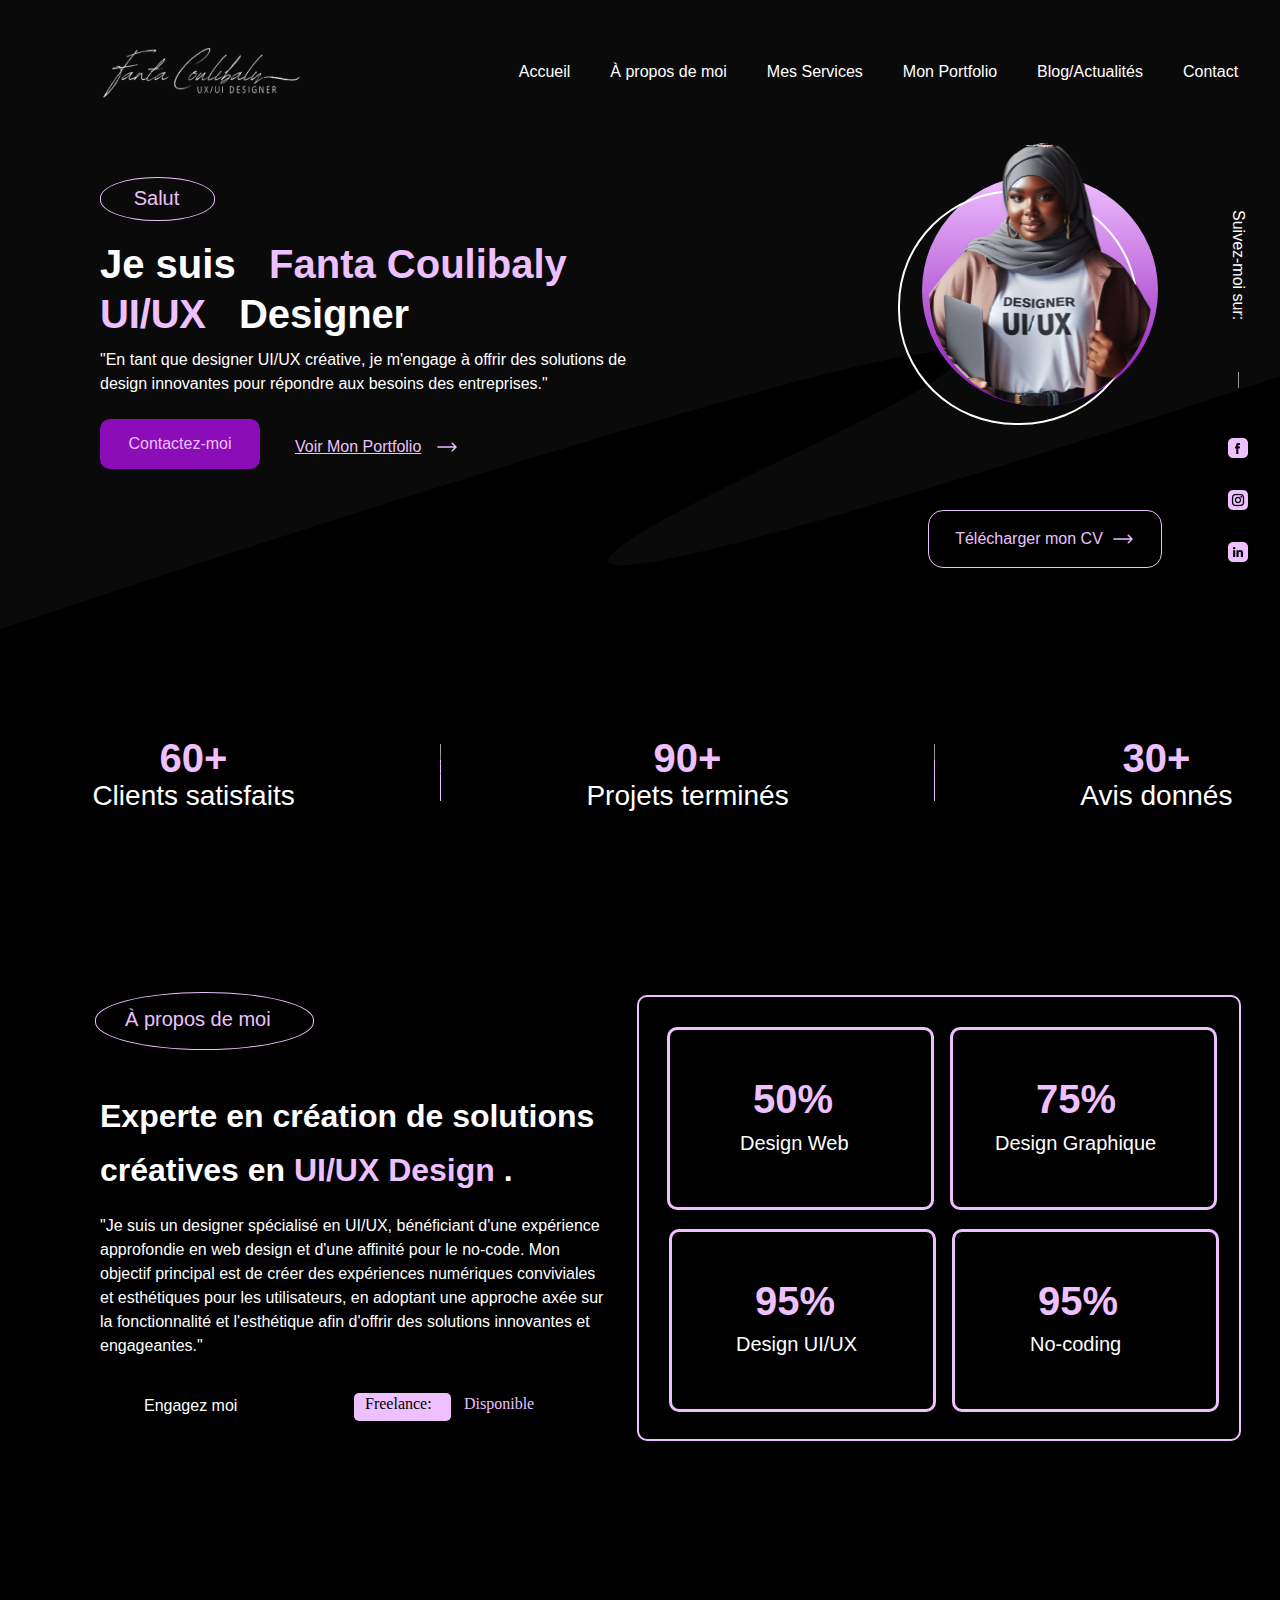
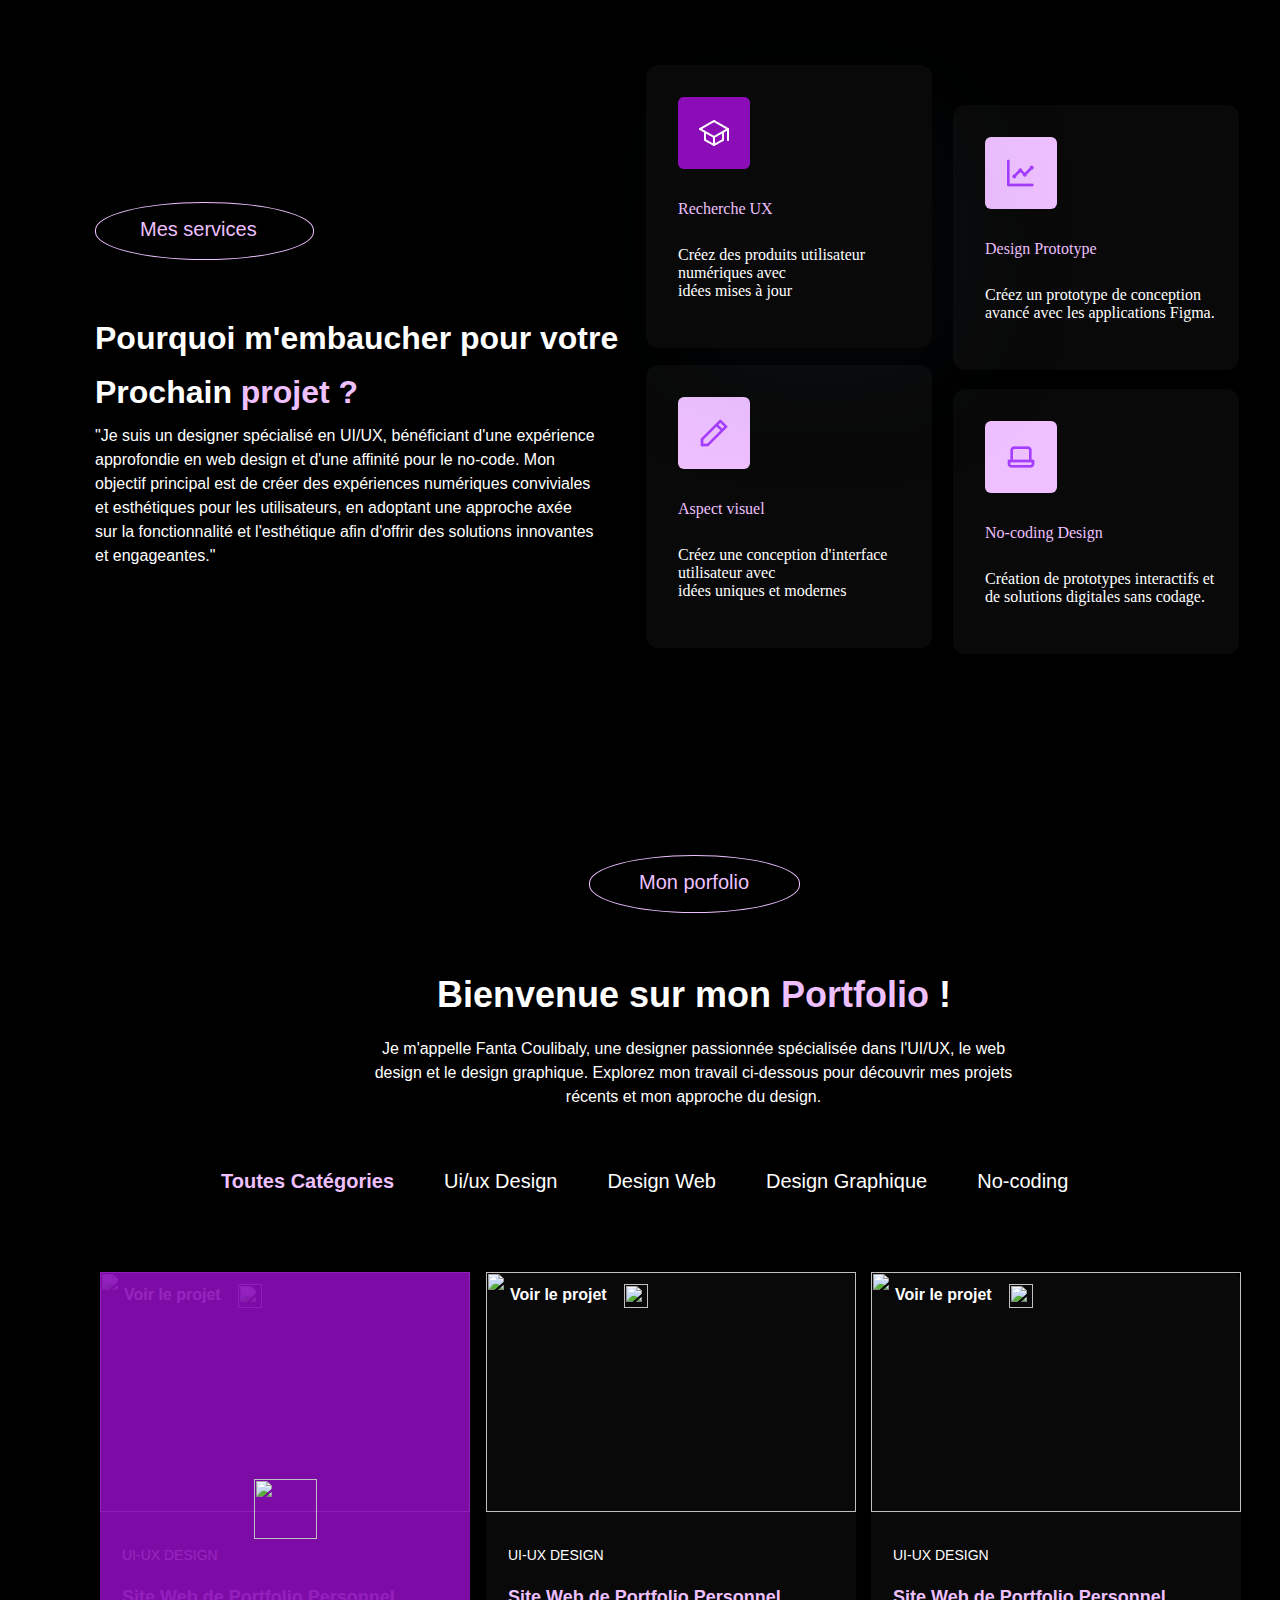
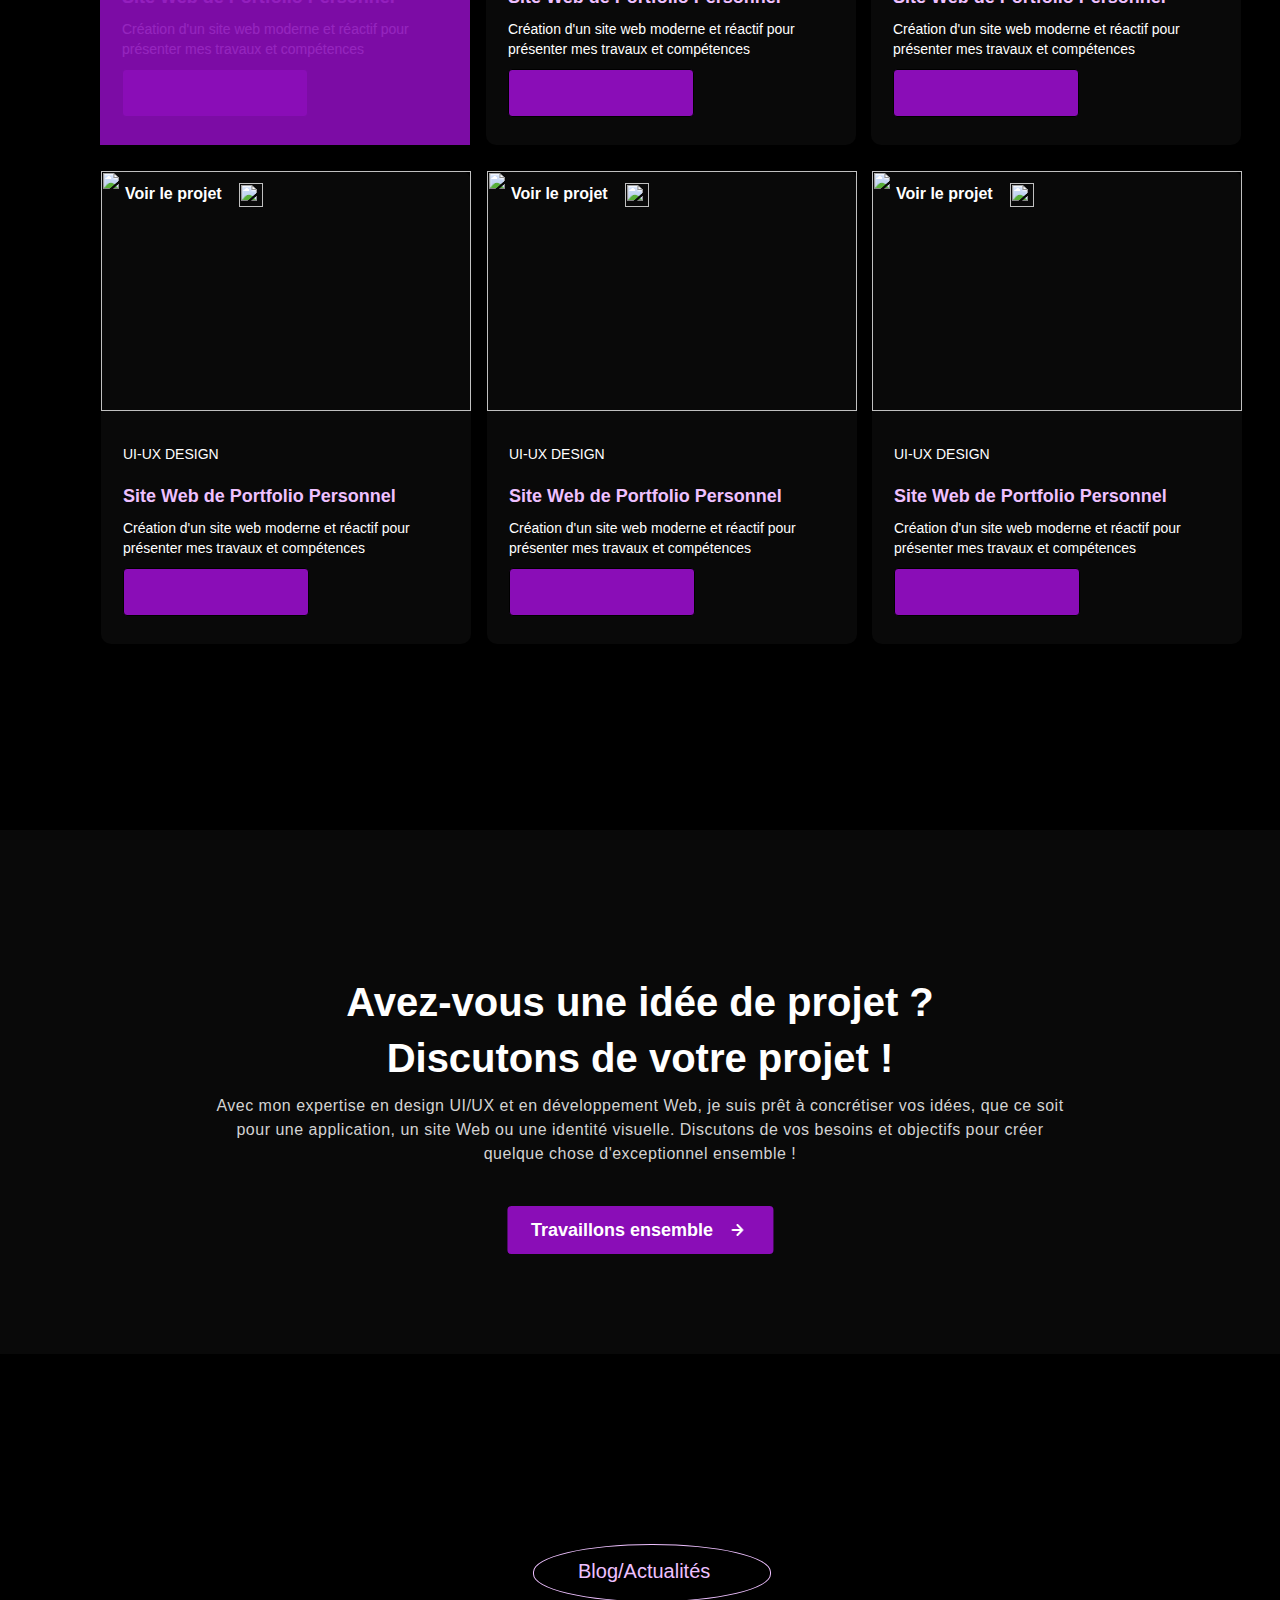
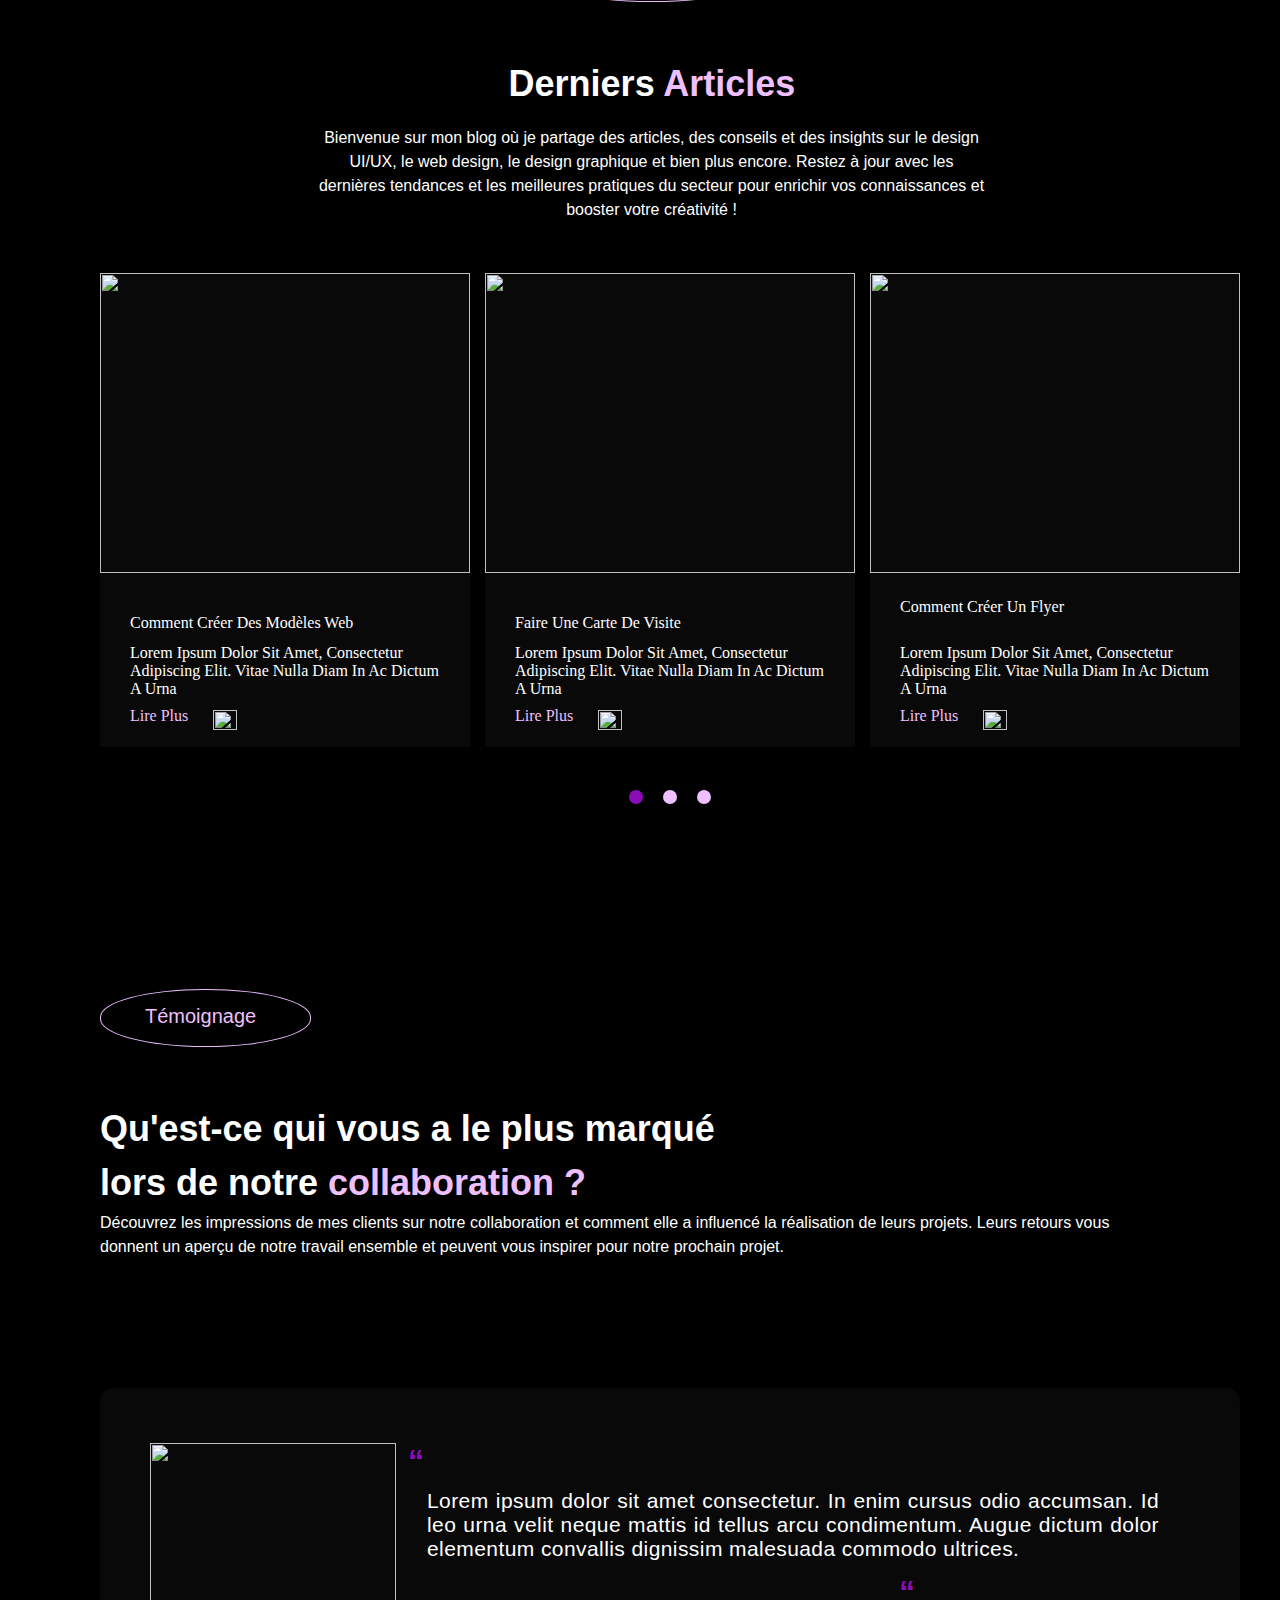
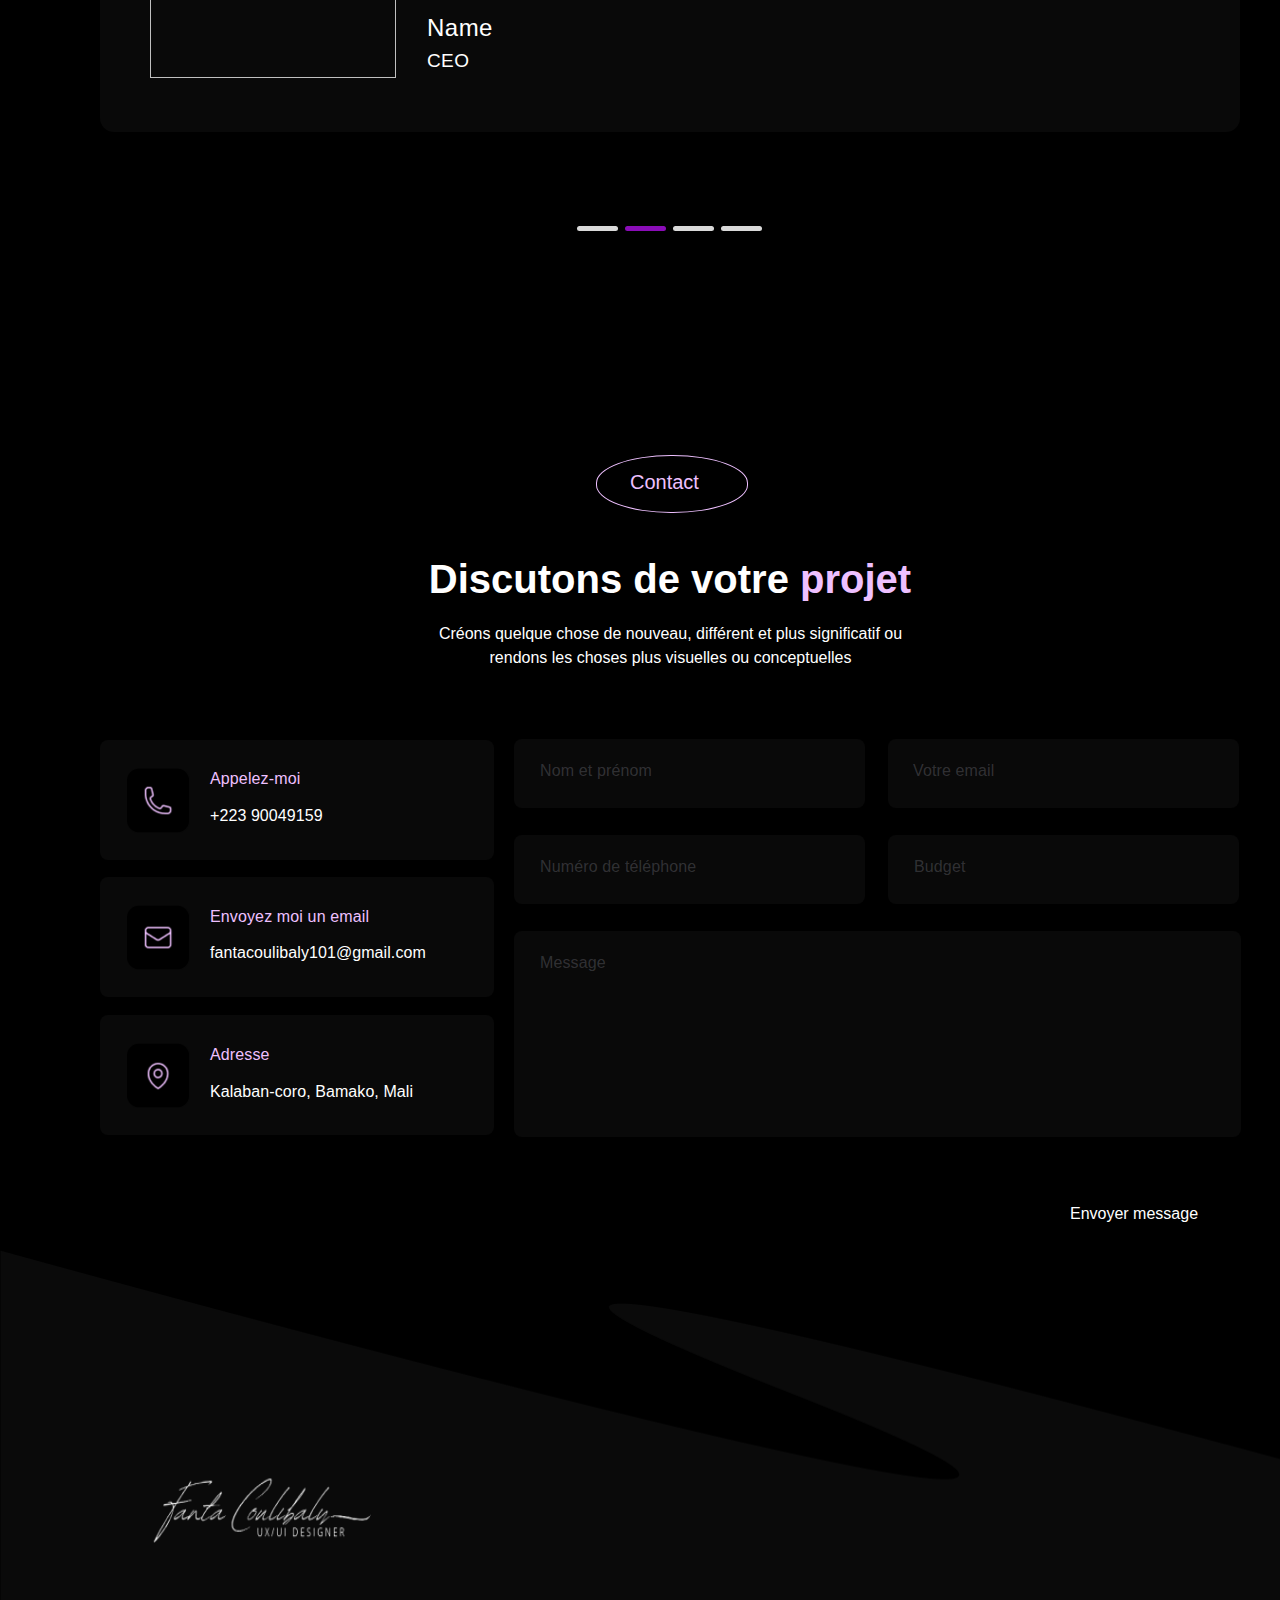
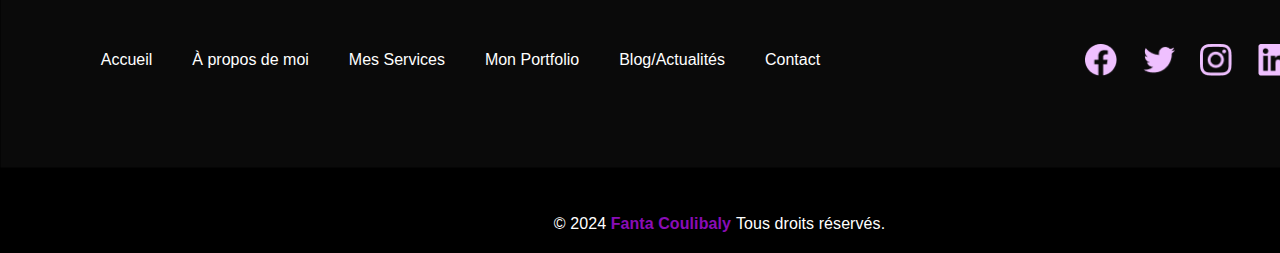
==== commit b1708bac: "F" ====
--- a/index.html
+++ b/index.html
@@ -1,7 +1,9 @@
 <!DOCTYPE html>
-<html>
+<html lang="en">
   <head>
-    <meta charset="utf-8" />
+    <meta charset="UTF-8">
+    <meta name="viewport" content="width=device-width, initial-scale=1.0">
+    <title>Document</title>
     <link rel="stylesheet" href="globals.css" />
     <link rel="stylesheet" href="styleguide.css" />
     <link rel="stylesheet" href="style.css" />
@@ -186,7 +188,7 @@
           </div>
           <div class="work-process-card">
             <div class="work-process-card-2">
-              <div class="img-wrapper"><img class="img-2" src="img/pencil.svg" /></div>
+              <div class="img-wrapper"><img class="img-2" src="Images/Pencil.png" /></div>
               <div class="frame-2">
                 <div class="text-wrapper-31">Aspect visuel</div>
                 <p class="lorem-ipsum-dolor">
@@ -195,14 +197,14 @@
               </div>
             </div>
             <div class="work-process-card-3">
-              <div class="img-wrapper"><img class="img-2" src="img/growth-graph.svg" /></div>
+              <div class="img-wrapper"><img class="img-2" src="Images/growth graph.png" /></div>
               <div class="frame-2">
                 <div class="text-wrapper-31">Design Prototype</div>
                 <p class="lorem-ipsum-dolor">Créez un prototype de conception avancé avec les applications Figma.</p>
               </div>
             </div>
             <div class="work-process-card-4">
-              <div class="img-wrapper"><img class="img-2" src="img/computer.svg" /></div>
+              <div class="img-wrapper"><img class="img-2" src="Images/computer.png" /></div>
               <div class="frame-2">
                 <div class="text-wrapper-31">No-coding Design</div>
                 <p class="lorem-ipsum-dolor">
@@ -211,7 +213,7 @@
               </div>
             </div>
             <div class="work-process-card-5">
-              <img class="frame-3" src="img/frame-44.svg" />
+              <img class="frame-3" src="Images/Frame 44.png" />
               <div class="frame-4">
                 <div class="text-wrapper-31">Recherche UX</div>
                 <p class="cr-ez-des-produits">
@@ -349,10 +351,12 @@
               soit pour une application, un site Web ou une identité visuelle. Discutons de vos besoins et objectifs
               pour créer quelque chose d&#39;exceptionnel ensemble !
             </p>
-            <button class="button-3">
-              <div class="let-s-work-together">Travaillons ensemble</div>
-              <img class="arrows-right-arrow-2" src="img/right-arrow.svg" />
-            </button>
+            <a href="https://wa.me/22390049159" class="button-link" target="_blank" rel="noopener noreferrer">
+              <button class="button-3">
+                <div class="let-s-work-together">Travaillons ensemble</div>
+                <img class="arrows-right-arrow-2" src="Images/right arrow.png" alt="Arrow Icon" />
+              </button>
+            </a>            
           </div>
         </div>
         <div class="blog">
@@ -495,7 +499,7 @@
                   <div class="text-wrapper-45">Appelez-moi</div>
                   <div class="text-wrapper-46">+223 90049159</div>
                 </div>
-                <img class="group-44" src="img/group-9042.png" />
+                <img class="group-44" src="Images/PHONE.png" />
               </div>
             </div>
             <div class="group-45">
@@ -504,7 +508,7 @@
                   <div class="text-wrapper-47">Envoyez moi un email</div>
                   <div class="text-wrapper-48">fantacoulibaly101@gmail.com</div>
                 </div>
-                <img class="group-44" src="img/group-9043.png" />
+                <img class="group-44" src="Images/MAIL.png" />
               </div>
             </div>
             <div class="group-48">
@@ -513,7 +517,7 @@
                   <div class="text-wrapper-49">Adresse</div>
                   <div class="text-wrapper-50">Kalaban-coro, Bamako, Mali</div>
                 </div>
-                <img class="group-44" src="img/group-9044.png" />
+                <img class="group-44" src="Images/Adresse.png" />
               </div>
             </div>
           </div>
@@ -540,20 +544,20 @@
         </div>
         <footer class="footer">
           <div class="overlap-16">
-            <img class="vector-4" src="img/vector-1-2.png" />
-            <div class="group-58">
-              <div class="text-wrapper-57">Accueil</div>
-              <div class="text-wrapper-58">À propos de moi</div>
-              <div class="text-wrapper-59">Mes Services</div>
-              <div class="text-wrapper-60">Mon Portfolio</div>
-              <div class="text-wrapper-61">Blog/Actualités</div>
-              <div class="text-wrapper-62">Contact</div>
-            </div>
+            <img class="vector-4" src="Images/Vector 2.png" />
+              <div class="navbar2">
+                <a href="#accueil" class="text-wrapper">Accueil</a>
+                <a href="#a-propos" class="text-wrapper">À propos de moi</a>
+                <a href="#services" class="text-wrapper">Mes Services</a>
+                <a href="#portfolio" class="text-wrapper">Mon Portfolio</a>
+                <a href="#blog" class="text-wrapper">Blog/Actualités</a>
+                <a href="#contact" class="text-wrapper">Contact</a>
+              </div>
             <div class="group-59">
-              <img class="linkedin-negative" src="img/linkedin-negative.svg" />
-              <img class="instagram-negative" src="img/instagram-negative.svg" />
-              <img class="twitter-negative" src="img/twitter-negative.svg" />
-              <img class="facebook-negative" src="img/facebook-negative.svg" />
+              <img class="linkedin-negative" src="Images/LinkedIn - Negative.png" />
+              <img class="instagram-negative" src="Images/Instagram - Negative.png" />
+              <img class="twitter-negative" src="Images/Twitter - Negative.png" />
+              <img class="facebook-negative" src="Images/Facebook - Negative.png" />
             </div>
             <div class="group-60">
               <div class="element-fanta-coulibaly-wrapper">
@@ -564,11 +568,18 @@
                 </p>
               </div>
             </div>
-            <img class="whatsapp-image-2" src="img/whatsapp-image-2024-04-08-09-16-2.png" />
+            <img class="whatsapp-image-2" src="Images/Logo.png" />
           </div>
         </footer>
       </div>
     </div>
+    <!-- Contenu de la page ici -->
+
+<!-- Bouton de retour en haut -->
+<button id="scrollToTopBtn" class="scroll-to-top-btn">
+  ↑
+</button>
+
     <script src="script.js"></script>
   </body>
 </html>--- a/style.css
+++ b/style.css
@@ -1,3 +1,20 @@
+:root {
+  --body-large-400-font-family: 'Arial', sans-serif; /* Exemple de famille de polices */
+  --body-large-400-font-weight: 400;
+  --body-large-400-font-size: 16px;
+  --body-large-400-letter-spacing: 0.5px;
+  --body-large-400-line-height: 24px;
+  --body-large-400-font-style: normal;
+  --body-regular-600-font-family: 'Arial', sans-serif; /* Exemple de famille de polices */
+  --body-regular-600-font-weight: 600;
+  --body-regular-600-font-size: 18px;
+  --body-regular-600-letter-spacing: 0;
+  --body-regular-600-line-height: 24px;
+  --body-regular-600-font-style: normal;
+  --gray-300: #d3d3d3; /* Exemple de couleur gris clair */
+}
+
+
 body, html {
     margin: 0;
     padding: 0;
@@ -830,12 +847,13 @@
   white-space: nowrap;
 }
 
+
 .PORTFOLIO .mes-services {
   position: absolute;
   width: 1140px;
   height: 600px;
   top: 1665px;
-  left: 150px;
+  left: 95px;
 }
 
 .PORTFOLIO .services {
@@ -850,11 +868,12 @@
   position: relative;
   width: 548px;
   height: 350px;
+  
 }
 
 .PORTFOLIO .pourquoi-m-embaucher {
   position: absolute;
-  width: 544px;
+  width: 534px;
   top: 77px;
   left: 0;
   font-family: "Inter-SemiBold", Helvetica;
@@ -867,7 +886,7 @@
 
 .PORTFOLIO .p {
   position: absolute;
-  width: 511px;
+  width: 501px;
   top: 206px;
   left: 0;
   font-family: "Inter-Regular", Helvetica;
@@ -894,10 +913,10 @@
 
 .PORTFOLIO .work-process-card {
   position: absolute;
-  width: 569px;
+  width: 232px;
   height: 600px;
   top: 0;
-  left: 571px;
+  left: 551px;
 }
 
 .PORTFOLIO .work-process-card-2 {
@@ -905,7 +924,7 @@
   left: 0;
   display: flex;
   flex-direction: column;
-  width: 272px;
+  width: 222px;
   align-items: flex-start;
   gap: 32px;
   padding: 32px;
@@ -968,11 +987,11 @@
 }
 
 .PORTFOLIO .work-process-card-3 {
-  top: 24px;
-  left: 297px;
+  top: 40px;
+  left: 307px;
   display: flex;
   flex-direction: column;
-  width: 272px;
+  width: 222px;
   align-items: flex-start;
   gap: 32px;
   padding: 32px;
@@ -983,10 +1002,10 @@
 
 .PORTFOLIO .work-process-card-4 {
   top: 324px;
-  left: 297px;
+  left: 307px;
   display: flex;
   flex-direction: column;
-  width: 272px;
+  width: 222px;
   align-items: flex-start;
   gap: 32px;
   padding: 32px;
@@ -997,11 +1016,11 @@
 
 .PORTFOLIO .work-process-card-5 {
   top: 0;
-  left: 1px;
+  left: 0px;
   box-shadow: 32px 32px 124px #2b374c1a;
   display: flex;
   flex-direction: column;
-  width: 272px;
+  width: 222px;
   align-items: flex-start;
   gap: 32px;
   padding: 32px;
@@ -1042,7 +1061,7 @@
   width: 1142px;
   height: 1389px;
   top: 2455px;
-  left: 149px;
+  left: 100px;
 }
 
 .PORTFOLIO .my-skills {
@@ -1322,40 +1341,47 @@
   white-space: nowrap;
 }
 
+/* Conteneur parent */
 .PORTFOLIO .group-28 {
   position: absolute;
   width: 1441px;
   height: 524px;
-  top: 4030px;
-  left: 0;
-}
-
+  top: 52%; /* Centrer verticalement */
+  left: 50%; /* Centrer horizontalement */
+  transform: translate(-50%, -50%); /* Ajuste le centrage */
+}
+
+/* Contenu de .group-28 */
 .PORTFOLIO .overlap-11 {
-  position: relative;
-  width: 1437px;
-  height: 524px;
+  position: absolute;
+  width: 100%;
+  height: 100%;
   background-color: #090909;
 }
 
+/* Titre centré */
 .PORTFOLIO .avez-vous-une-id-e {
   position: absolute;
   width: 686px;
   top: 104px;
-  left: 377px;
+  left: 50%;
+  transform: translateX(-50%); /* Centrer horizontalement */
   font-family: "Work Sans-SemiBold", Helvetica;
   font-weight: 600;
-  color: var(--graywhite);
+  color: white;
   font-size: 40px;
   text-align: center;
   letter-spacing: 0;
   line-height: 56px;
 }
 
+/* Sous-titre centré */
 .PORTFOLIO .avec-mon-expertise {
   position: absolute;
   width: 868px;
   top: 248px;
-  left: 286px;
+  left: 50%;
+  transform: translateX(-50%); /* Centrer horizontalement */
   font-family: var(--body-large-400-font-family);
   font-weight: var(--body-large-400-font-weight);
   color: var(--gray-300);
@@ -1366,6 +1392,7 @@
   font-style: var(--body-large-400-font-style);
 }
 
+/* Bouton centré */
 .PORTFOLIO .button-3 {
   all: unset;
   box-sizing: border-box;
@@ -1376,15 +1403,15 @@
   padding: 12px 24px;
   position: absolute;
   top: 376px;
-  left: 594px;
+  left: 50%;
+  transform: translateX(-50%); /* Centrer horizontalement */
   background-color: #8a0db7;
   border-radius: 4px;
-}
-
+  text-decoration: none;
+}
+
+/* Texte du bouton centré */
 .PORTFOLIO .let-s-work-together {
-  position: relative;
-  width: fit-content;
-  margin-top: -1px;
   font-family: var(--body-regular-600-font-family);
   font-weight: var(--body-regular-600-font-weight);
   color: #ffffff;
@@ -1395,18 +1422,19 @@
   font-style: var(--body-regular-600-font-style);
 }
 
+/* Icône du bouton */
 .PORTFOLIO .arrows-right-arrow-2 {
-  position: relative;
   width: 24px;
   height: 24px;
 }
+
 
 .PORTFOLIO .blog {
   position: absolute;
   width: 1140px;
   height: 860px;
   top: 4744px;
-  left: 150px;
+  left: 100px;
 }
 
 .PORTFOLIO .group-29 {
@@ -1651,7 +1679,7 @@
   width: 1140px;
   height: 846px;
   top: 5789px;
-  left: 150px;
+  left: 100px;
 }
 
 .PORTFOLIO .my-skills-2 {
@@ -1894,7 +1922,7 @@
   width: 1140px;
   height: 795px;
   top: 6855px;
-  left: 150px;
+  left: 100px;
 }
 
 .PORTFOLIO .group-38 {
@@ -2344,13 +2372,32 @@
   left: 0;
 }
 
-.PORTFOLIO .group-58 {
+.PORTFOLIO .navbar2 {
   position: absolute;
   width: 779px;
   height: 19px;
   top: 401px;
-  left: 150px;
-}
+  display: flex; /* Use flexbox to arrange items */
+  align-items: center; /* Center vertically */
+  gap: 40px; /* Space between items */
+  left: 34%; /* Center the navbar horizontally */
+  transform: translateX(-50%); /* Center horizontally */
+}
+
+.PORTFOLIO .navbar2 a {
+  font-family: "Inter-Medium", Helvetica;
+  font-weight: 500;
+  color: #ffffff;
+  font-size: 16px;
+  text-decoration: none; /* Remove underline */
+  letter-spacing: 0;
+  line-height: normal;
+  white-space: nowrap;
+}
+
+.PORTFOLIO .navbar2 a:hover {
+  color: #8a0db7; /* Change color on hover */
+}  
 
 .PORTFOLIO .text-wrapper-57 {
   position: absolute;
@@ -2518,4 +2565,26 @@
   top: 204px;
   position: absolute;
   left: 150px;
-}+}
+/* Style pour le bouton de retour en haut */
+.scroll-to-top-btn {
+  position: fixed;
+  bottom: 20px; /* Positionné en bas de la page */
+  right: 20px; /* Positionné à droite de la page */
+  background-color: #8a0db7; /* Couleur de fond */
+  border: none;
+  border-radius: 50%; /* Forme ronde */
+  width: 50px;
+  height: 50px;
+  color: #fff; /* Couleur du texte */
+  font-size: 24px; /* Taille du texte */
+  display: none; /* Masquer par défaut */
+  align-items: center;
+  justify-content: center;
+  cursor: pointer; /* Curseur pointer pour indiquer que c'est cliquable */
+}
+
+/* Style lorsque le bouton est visible */
+.scroll-to-top-btn.show {
+  display: flex;
+}
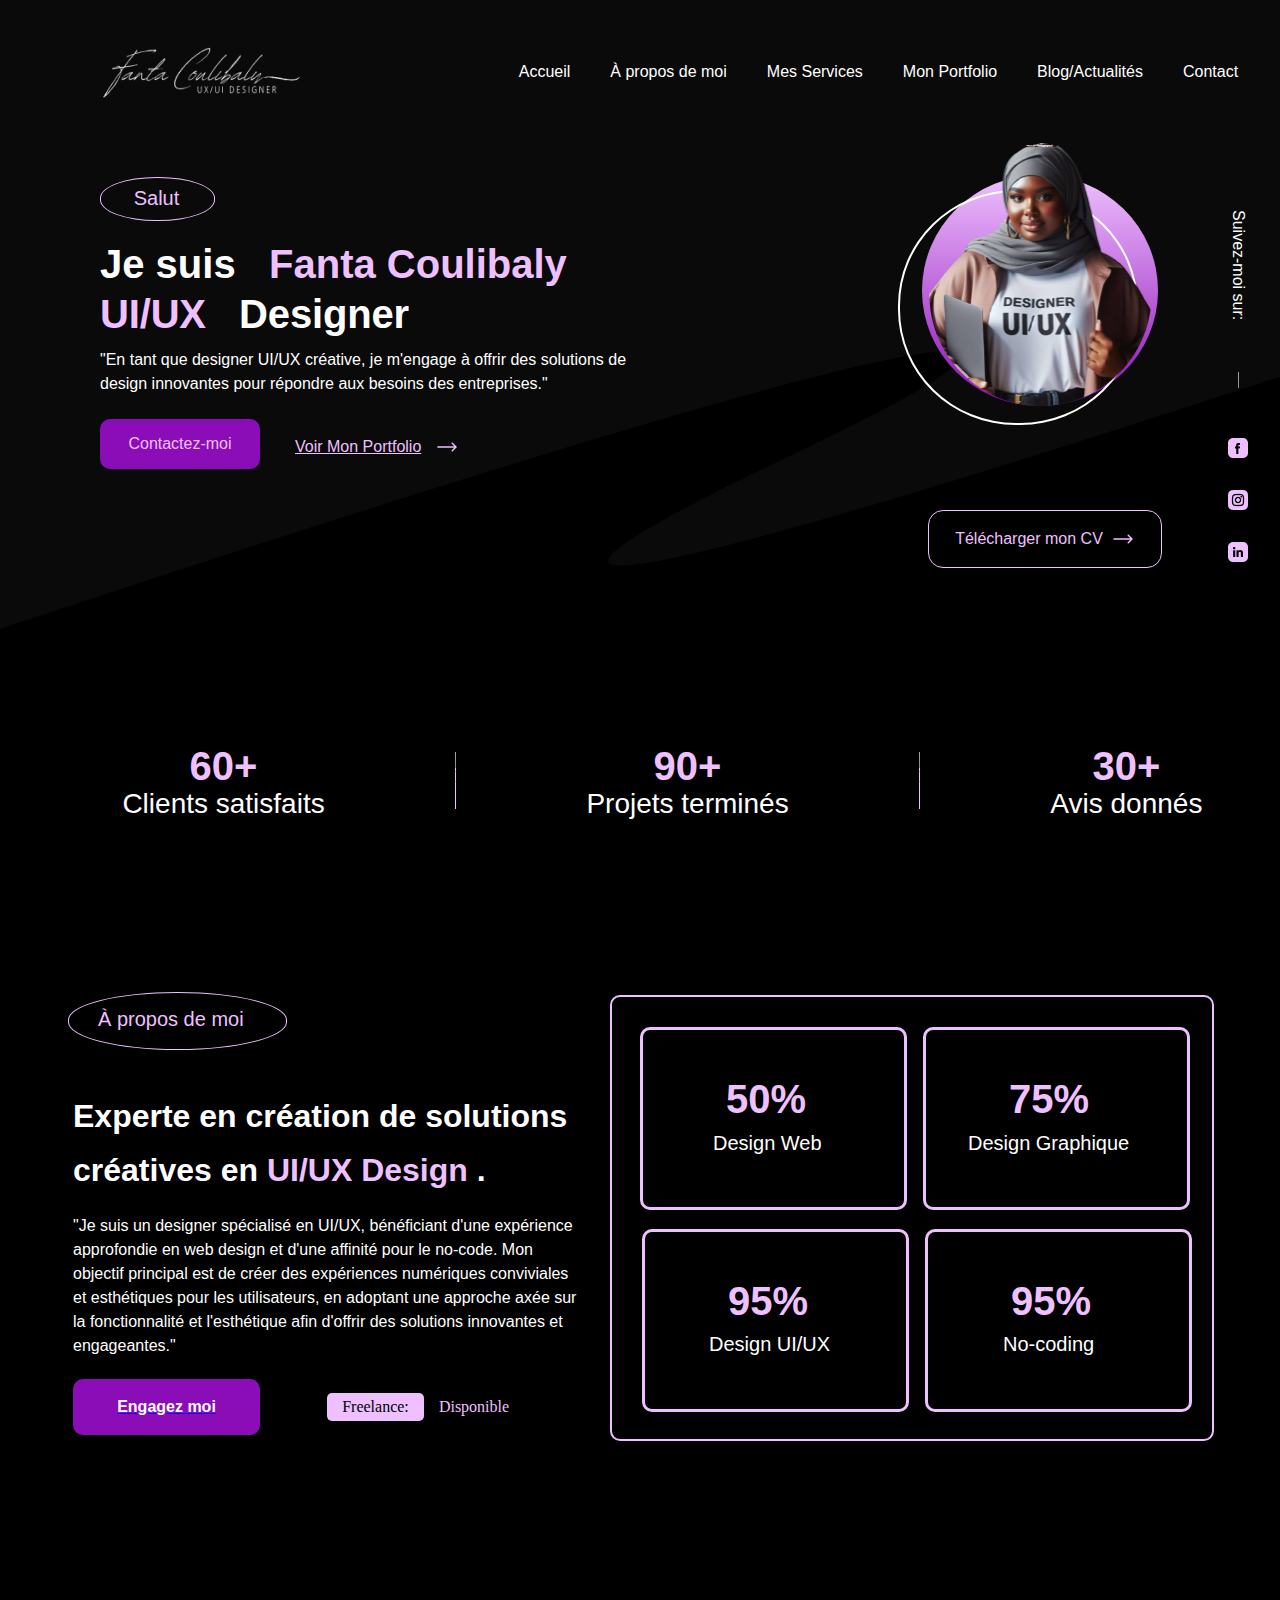
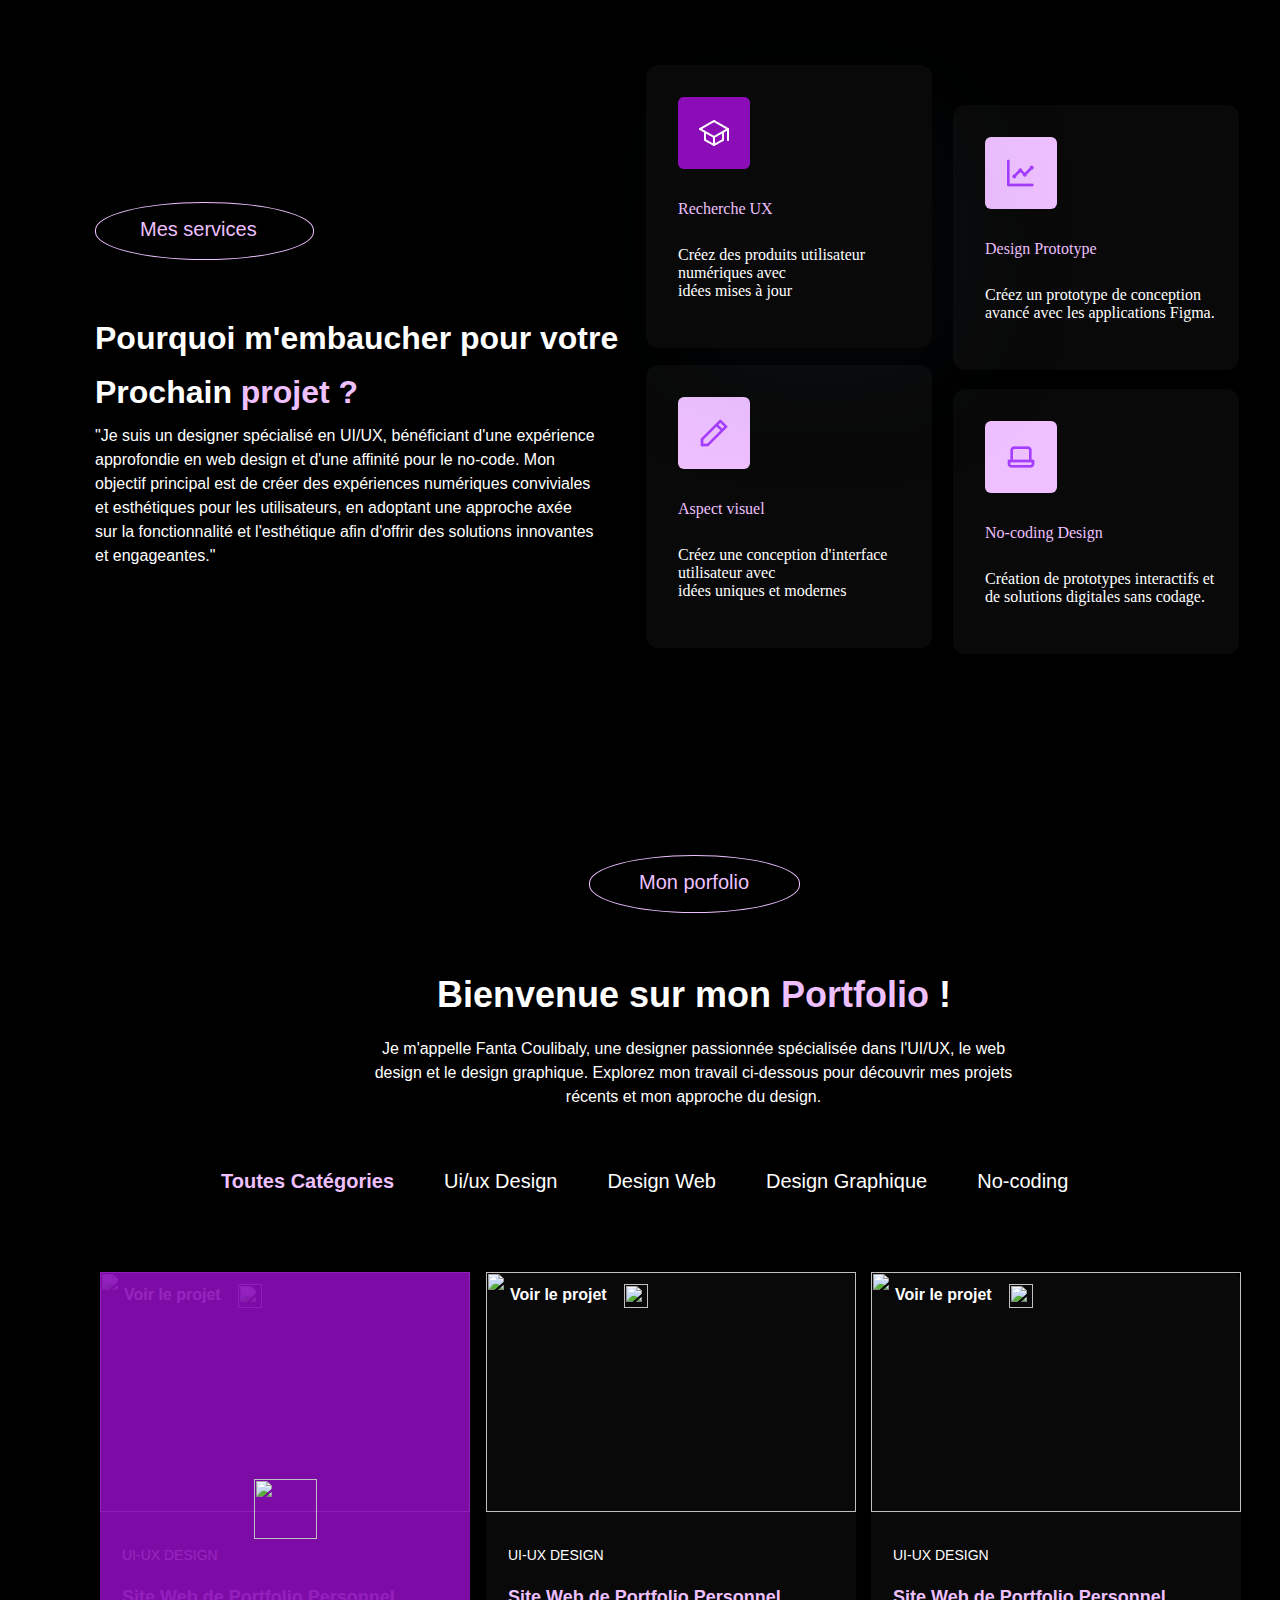
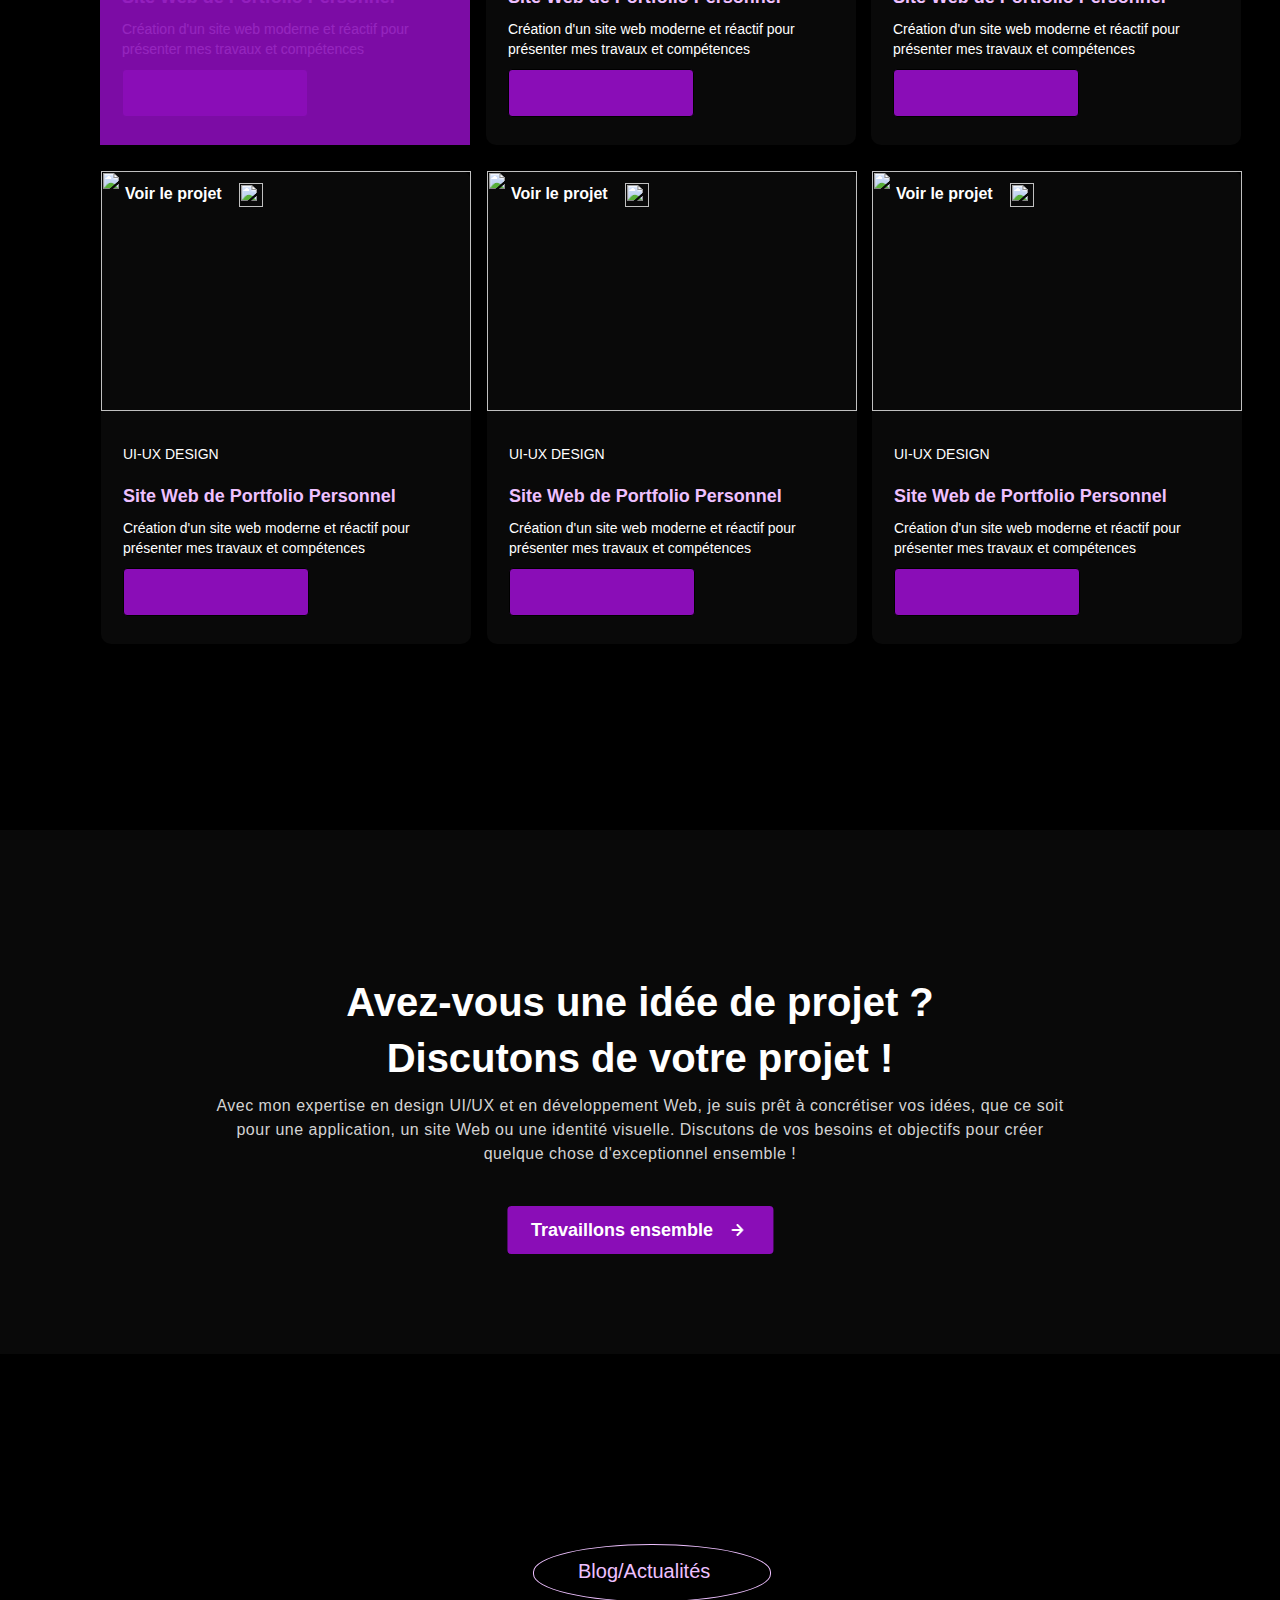
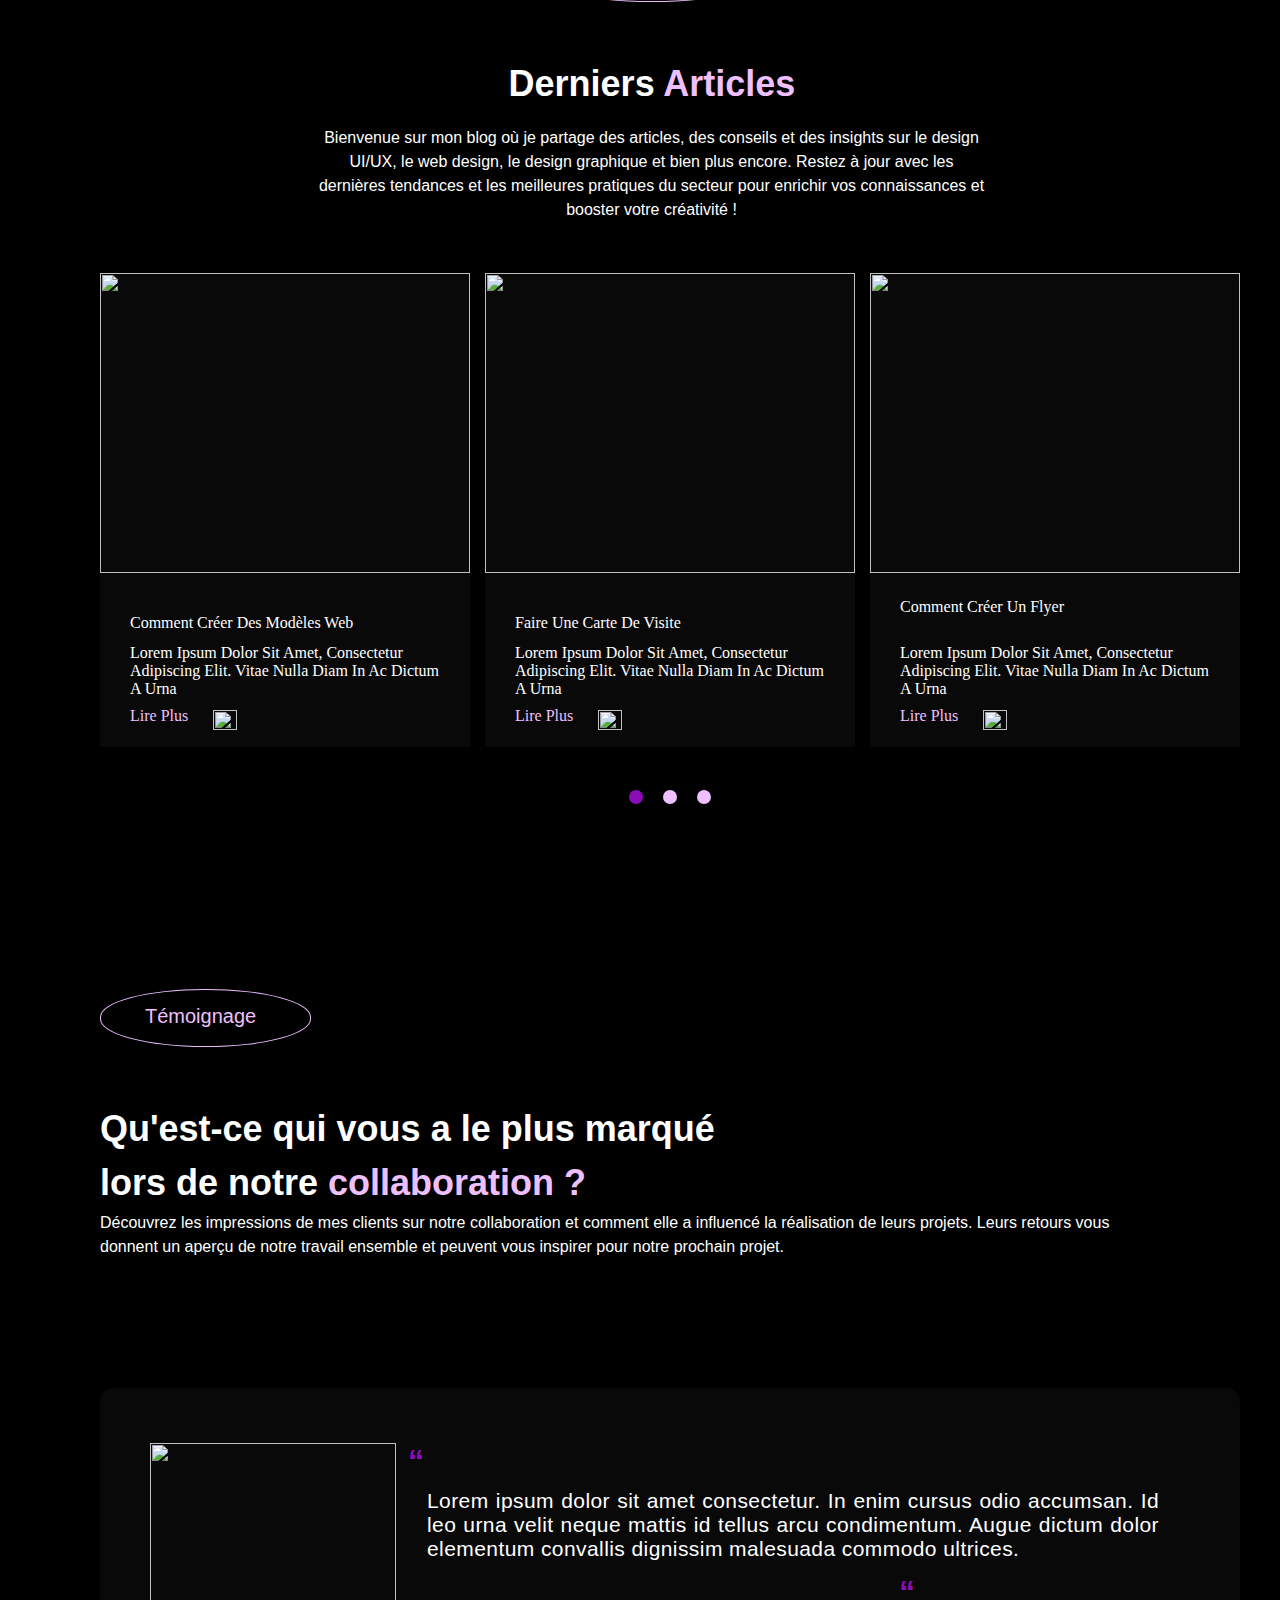
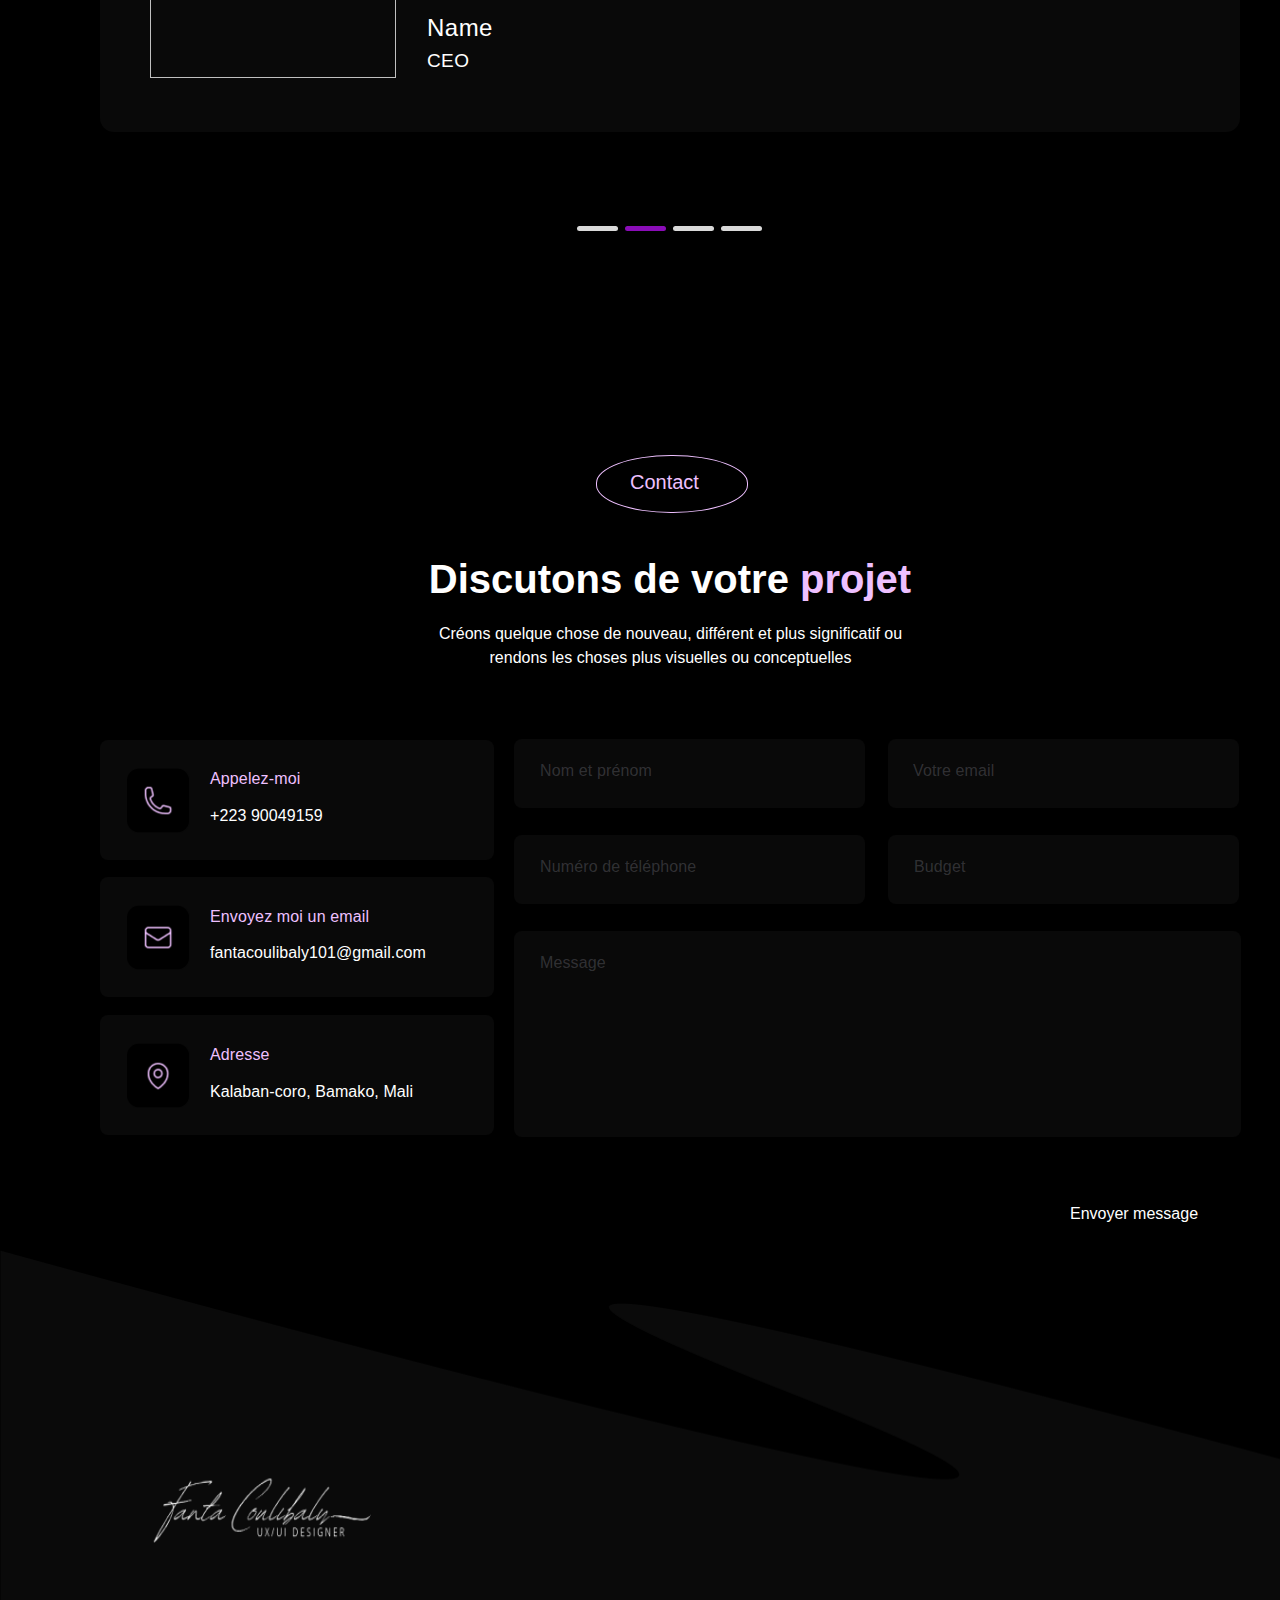
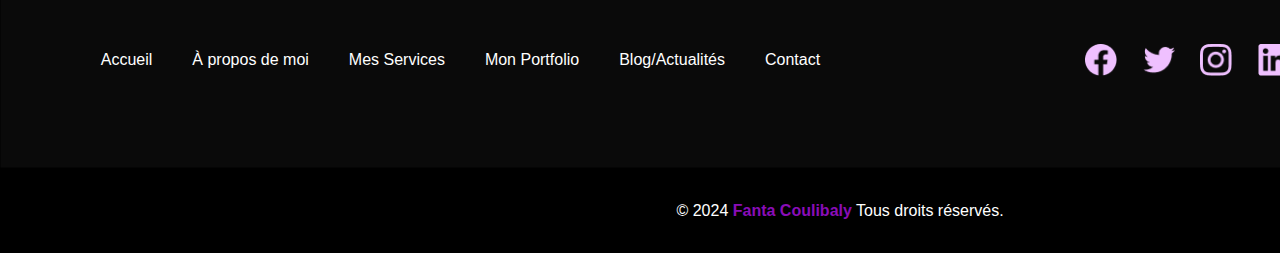
==== commit 3ac09968: "Fanta" ====
--- a/index.html
+++ b/index.html
@@ -3,21 +3,20 @@
   <head>
     <meta charset="UTF-8">
     <meta name="viewport" content="width=device-width, initial-scale=1.0">
-    <title>Document</title>
+    <title>Fanta Coulibaly</title>
     <link rel="stylesheet" href="globals.css" />
     <link rel="stylesheet" href="styleguide.css" />
     <link rel="stylesheet" href="style.css" />
   </head>
   <body>
     <div class="PORTFOLIO">
-      <div class="div">
         <header class="header">
           <div class="overlap">
             <img class="whatsapp-image" src="Images/Logo.png" />
             <div class="navbar">
                 <a href="#accueil" class="text-wrapper">Accueil</a>
                 <a href="#a-propos" class="text-wrapper">À propos de moi</a>
-                <a href="#services" class="text-wrapper">Mes Services</a>
+                <a href="#mes-services" class="text-wrapper">Mes Services</a>
                 <a href="#portfolio" class="text-wrapper">Mon Portfolio</a>
                 <a href="#blog" class="text-wrapper">Blog/Actualités</a>
                 <a href="#contact" class="text-wrapper">Contact</a>
@@ -95,10 +94,14 @@
                 </div>
             </div>
         </header>
-        <div class="a-propos">
+        <section id="a-propos" class="a-propos">
           <div class="group-9">
-            <div class="overlap-group-2"><div class="text-wrapper-18">Engagez moi</div></div>
-          </div>
+            <a href="https://github.com/FantaCoul?tab=repositories" target="_blank" class="button-link">
+              <div class="overlap-group-2">
+                <div class="text-wrapper-18">Engagez moi</div>
+              </div>
+            </a>
+          </div>          
           <p class="experte-en-cr-ation">
             <span class="text-wrapper-19">Experte en création de solutions créatives en </span>
             <span class="text-wrapper-20">UI/UX Design</span>
@@ -162,10 +165,11 @@
                   </div>
                 </div>
               </div>
-            </div>
-          </div>
-        </div>
-        <div class="mes-services">
+          </div>
+        </section>
+
+        <!-- Mes services -->
+        <section id="mes-services" class="mes-services">
           <div class="services">
             <div class="group-19">
               <p class="pourquoi-m-embaucher">
@@ -222,8 +226,8 @@
               </div>
             </div>
           </div>
-        </div>
-        <div class="div-2">
+        </section>
+        <section id="portfolio" class="div-2">
           <div class="my-skills">
             <div class="group-20">
               <p class="bienvenue-sur-mon">
@@ -342,7 +346,7 @@
             <div class="text-wrapper-35">Design Graphique</div>
             <div class="text-wrapper-35">No-coding</div>
           </div>
-        </div>
+        </section>
         <div class="group-28">
           <div class="overlap-11">
             <p class="avez-vous-une-id-e">Avez-vous une idée de projet ? <br />Discutons de votre projet !</p>
@@ -359,7 +363,7 @@
             </a>            
           </div>
         </div>
-        <div class="blog">
+        <section id="blog" class="blog">
           <div class="group-29">
             <p class="derniers-articles">
               <span class="text-wrapper-19">Derniers </span> <span class="text-wrapper-20">Articles</span>
@@ -428,7 +432,7 @@
               <div class="ellipse-9"></div>
             </div>
           </div>
-        </div>
+        </section>
         <div class="group-32">
           <div class="my-skills-2">
             <div class="group-33">
@@ -476,7 +480,7 @@
             </div>
           </div>
         </div>
-        <div class="contact">
+        <section id="contact" class="contact">
           <div class="group-38">
             <p class="discutons-de-votre">
               <span class="text-wrapper-19">Discutons de votre </span> <span class="text-wrapper-20">projet</span>
@@ -541,7 +545,7 @@
           <div class="group-57">
             <div class="overlap-15"><div class="text-wrapper-56">Envoyer message</div></div>
           </div>
-        </div>
+        </section>
         <footer class="footer">
           <div class="overlap-16">
             <img class="vector-4" src="Images/Vector 2.png" />
@@ -562,9 +566,11 @@
             <div class="group-60">
               <div class="element-fanta-coulibaly-wrapper">
                 <p class="element-fanta-coulibaly">
-                  <span class="text-wrapper-63">© 2024 </span>
                   <span class="text-wrapper-64">Fanta Coulibaly</span>
                   <span class="text-wrapper-63"> Tous droits réservés.</span>
+                </p>
+                <p class="footer-text">
+                  © 2024 <span class="footer-highlight">Fanta Coulibaly</span> Tous droits réservés.
                 </p>
               </div>
             </div>
--- a/style.css
+++ b/style.css
@@ -23,19 +23,38 @@
   }
 
 .PORTFOLIO {
-  background-color: #d8d5d5;
+   background-color: #000000;
+  overflow: hidden;
+  width: 100%; /* Ajuste la largeur à 100% du conteneur parent */
+  max-width: 1440px; /* Largeur maximale pour éviter le dépassement sur les grands écrans */
   display: flex;
-  flex-direction: row;
-  justify-content: center;
-  width: 100%;
-}
-
-.PORTFOLIO .div {
-  background-color: #000000;
-  overflow: hidden;
-  width: 1440px;
+  flex-direction: column;/* Change en colonne pour les petits écrans */ 
+  align-items: center; /* Centre les éléments horizontalement  */
+  justify-content: center; /* Centre les éléments verticalement  */
   height: 8253px;
-  position: relative;
+  box-sizing: border-box; /* Inclut le padding et la bordure dans la largeur totale  */
+  position: relative;
+}
+
+/* Responsivité pour les écrans plus petits que 1024px */
+@media (max-width: 1024px) {
+  .PORTFOLIO {
+    padding: 15px; /* Réduit le padding pour les écrans plus petits */
+  }
+}
+
+/* Responsivité pour les écrans plus petits que 768px */
+@media (max-width: 768px) {
+  .PORTFOLIO {
+    padding: 10px; /* Réduit encore le padding pour les très petits écrans */
+  }
+}
+
+/* Responsivité pour les écrans plus petits que 480px */
+@media (max-width: 480px) {
+  .PORTFOLIO {
+    padding: 5px; /* Réduit le padding pour les écrans très petits */
+  }
 }
 
 .PORTFOLIO .header {
@@ -44,12 +63,14 @@
   height: 842px;
   top: 0;
   left: 0;
+  right: 0;
+  margin: 0 auto; /* Centre horizontalement */
   background-color: transparent;
 }
 
 .PORTFOLIO .overlap {
   position: absolute;
-  width: 1440px;
+  width: 100%;
   height: 631px;
   top: 0;
   left: 0;
@@ -415,10 +436,14 @@
 
 .PORTFOLIO .group-5 {
   position: absolute;
-  width: 1140px;
-  height: 100px;
+  width: 100%;
+  max-width: 1140px;
+  margin: 0 auto;
+  padding: 20px;
   top: 722px;
   left: 46%;
+  flex-wrap: wrap;
+  box-sizing: border-box;
   transform: translateX(-50%); /* Centre horizontalement le conteneur */
   display: flex;
   align-items: center; /* Centre verticalement les éléments */
@@ -430,8 +455,10 @@
 .PORTFOLIO .group-8 {
   display: flex;
   flex-direction: column;
+  margin: 0 10px;
   align-items: center; /* Centre le texte à l'intérieur de chaque groupe */
 }
+
 
 .PORTFOLIO .text-wrapper-12,
 .PORTFOLIO .text-wrapper-14,
@@ -460,14 +487,42 @@
   background-color: #eec0ff; /* Couleur des lignes pour qu'elles soient visibles */
 }
 
+/* Responsivité */
+@media (max-width: 768px) {
+  .PORTFOLIO .text-wrapper-12 {
+    font-size: 4vw; /* Ajuste la taille de la police pour les écrans plus petits */
+  }
+  
+  .PORTFOLIO .text-wrapper-13 {
+    font-size: 3vw; /* Ajuste la taille de la police pour les écrans plus petits */
+  }
+  
+  .PORTFOLIO .separator {
+    display: none; /* Masque les séparateurs sur les écrans petits */
+  }
+  
+  .PORTFOLIO .group-5 {
+    flex-direction: column; /* Empile les éléments verticalement sur les écrans petits */
+  }
+  
+  .PORTFOLIO .group-item {
+    margin-bottom: 20px; /* Ajoute un espacement vertical entre les éléments */
+  }
+}
+
 
 .PORTFOLIO .a-propos {
   position: absolute;
+  width: 100%;
   width: 1144px;
-  height: 443px;
+  height: auto;
   top: 992px;
-  left: 95px;
-}
+  left: 0;
+  right: 0;
+  margin: 0 auto; /* Centre horizontalement */
+  
+}
+
 
 .PORTFOLIO .group-9 {
   position: absolute;
@@ -480,22 +535,23 @@
 .PORTFOLIO .overlap-group-2 {
   position: relative;
   width: 187px;
-  height: 56px;
-  background-image: url(./img/image.svg);
-  background-size: 100% 100%;
-}
-
-.PORTFOLIO .text-wrapper-18 {
-  position: absolute;
-  top: 18px;
-  left: 44px;
-  font-family: "Inter-Medium", Helvetica;
-  font-weight: 500;
-  color: #ffffff;
-  font-size: 16px;
-  letter-spacing: 0;
-  line-height: normal;
-  white-space: nowrap;
+  display: flex;
+  align-items: center;
+  justify-content: center;
+  height: 100%;
+  background-color: #8a0db7; /* Couleur de fond violet */
+  color: #ffffff; /* Couleur du texte */
+  font-family: "Poppins-SemiBold", Helvetica;
+  font-weight: 600;
+  font-size: 16px;
+  text-align: center;
+  border-radius: 10px; /* Optionnel : ajoute des coins arrondis */
+  box-shadow: 0 4px 6px rgba(0, 0, 0, 0.1); /* Optionnel : ajoute une ombre */
+  transition: background-color 0.3s; /* Optionnel : transition pour l'effet hover */
+}
+
+.overlap-group-2:hover {
+  background-color: #7a0da7; /* Couleur de fond au survol */
 }
 
 .PORTFOLIO .experte-en-cr-ation {
@@ -578,7 +634,11 @@
   height: 28px;
   top: 401px;
   left: 259px;
-}
+  display: flex;
+  align-items: center; /* Centre verticalement le contenu interne */
+  justify-content: center; /* Centre horizontalement le contenu interne */
+}
+
 
 .PORTFOLIO .overlap-6 {
   position: absolute;
@@ -588,39 +648,31 @@
   left: 0;
   background-color: #eec0ff;
   border-radius: 5px;
-}
-
-.PORTFOLIO .text-wrapper-22 {
-  position: absolute;
-  height: 24px;
-  top: 2px;
-  left: 11px;
+  display: flex;
+  align-items: center; /* Centre verticalement les éléments enfants */
+  justify-content: center; /* Centre horizontalement les éléments enfants */
+}
+
+.PORTFOLIO .text-wrapper-22,
+.PORTFOLIO .text-wrapper-23 {
   font-family: var(--paragraph-progress-15-font-family);
   font-weight: var(--paragraph-progress-15-font-weight);
+  font-size: var(--paragraph-progress-15-font-size);
+  line-height: var(--paragraph-progress-15-line-height);
+  white-space: nowrap;
+  font-style: var(--paragraph-progress-15-font-style);
+}
+
+.PORTFOLIO .text-wrapper-22 {
   color: #000000;
-  font-size: var(--paragraph-progress-15-font-size);
-  text-align: center;
-  letter-spacing: var(--paragraph-progress-15-letter-spacing);
-  line-height: var(--paragraph-progress-15-line-height);
-  white-space: nowrap;
-  font-style: var(--paragraph-progress-15-font-style);
 }
 
 .PORTFOLIO .text-wrapper-23 {
-  position: absolute;
-  height: 24px;
-  top: 2px;
-  left: 110px;
-  font-family: var(--paragraph-progress-15-font-family);
-  font-weight: var(--paragraph-progress-15-font-weight);
   color: #eec0ff;
-  font-size: var(--paragraph-progress-15-font-size);
-  text-align: center;
-  letter-spacing: var(--paragraph-progress-15-letter-spacing);
-  line-height: var(--paragraph-progress-15-line-height);
-  white-space: nowrap;
-  font-style: var(--paragraph-progress-15-font-style);
-}
+  margin-left: 105px;
+}
+
+
 
 .PORTFOLIO .group-11 {
   position: absolute;
@@ -2519,45 +2571,39 @@
 
 .PORTFOLIO .group-60 {
   position: absolute;
-  width: 1442px;
+  width: 100%; /* Ajusté pour prendre toute la largeur du conteneur parent */
   height: 84px;
-  top: 520px;
-  left: 0;
+  bottom: 0; /* Placer en bas du conteneur parent */
+  left: 0;
+  display: flex;
+  align-items: center; /* Centrer verticalement le contenu */
+  justify-content: center; /* Centrer horizontalement le contenu */
 }
 
 .PORTFOLIO .element-fanta-coulibaly-wrapper {
-  position: relative;
-  width: 1440px;
-  height: 84px;
+  width: 100%; /* S'adapte à la largeur du conteneur parent */
+  height: 100%;
   background-color: #000000;
-}
-
-.PORTFOLIO .element-fanta-coulibaly {
-  position: absolute;
-  width: 495px;
-  height: 24px;
-  top: 30px;
-  left: 472px;
-  font-family: "Poppins-Regular", Helvetica;
-  font-weight: 400;
-  color: transparent;
-  font-size: 16px;
+  display: flex;
+  align-items: center; /* Centrer verticalement le texte */
+  justify-content: center; /* Centrer horizontalement le texte */
+}
+
+.PORTFOLIO .footer-text {
+  font-family: "Poppins", sans-serif;
+  font-size: 16px;
+  color: #ffffff;
   text-align: center;
-  letter-spacing: 0.48px;
-  line-height: normal;
-}
-
-.PORTFOLIO .text-wrapper-63 {
-  color: #ffffff;
-  letter-spacing: 0.08px;
-}
-
-.PORTFOLIO .text-wrapper-64 {
-  font-family: "Poppins-SemiBold", Helvetica;
+  margin: 0;
+  line-height: 1.5;
+}
+
+.PORTFOLIO .footer-highlight {
+  font-family: "Poppins-SemiBold", sans-serif;
   font-weight: 600;
   color: #8a0db7;
-  letter-spacing: 0.08px;
-}
+}
+
 
 .PORTFOLIO .whatsapp-image-2 {
   width: 237px;
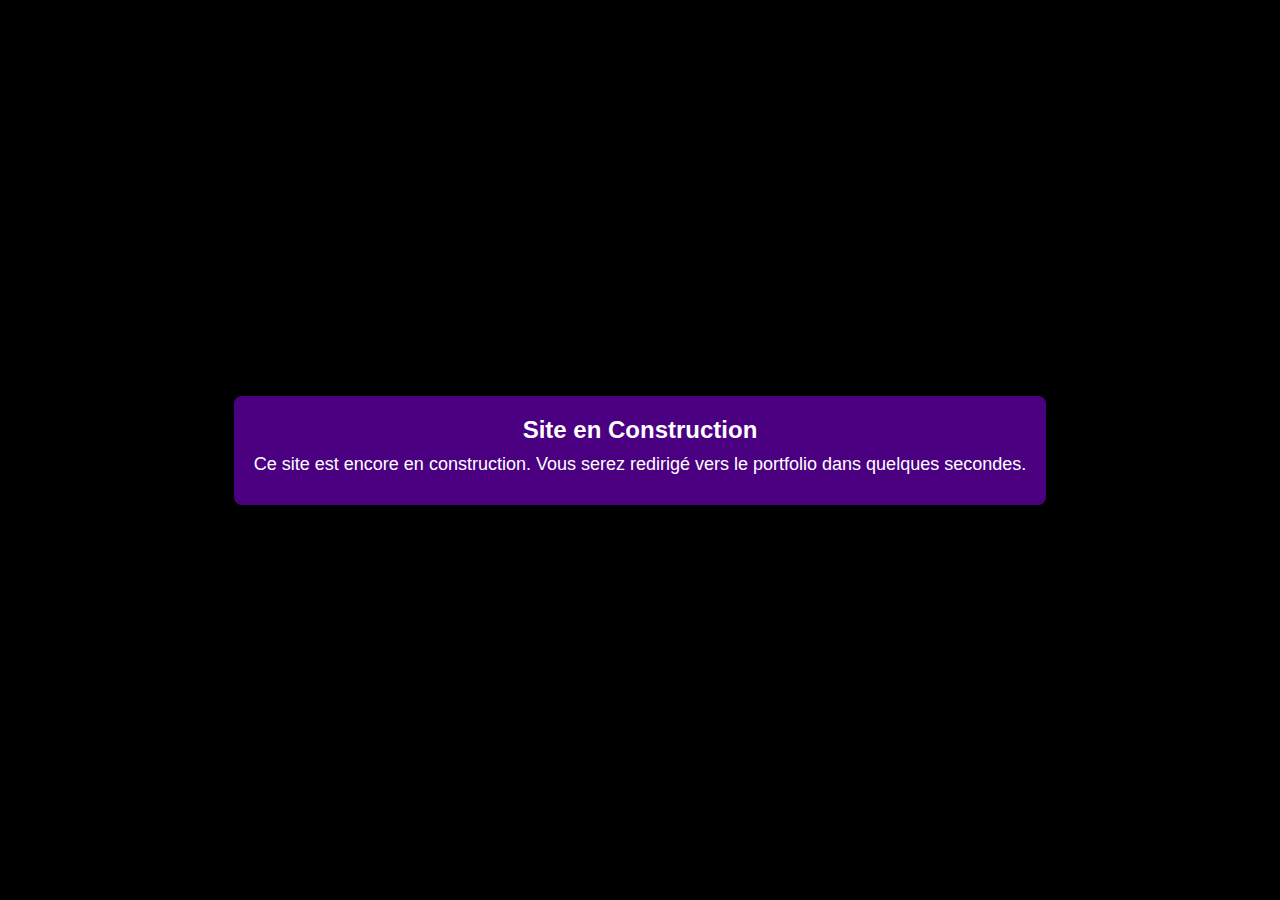
==== commit 9fbe2287: "Fanta" ====
--- a/index.html
+++ b/index.html
@@ -1,591 +1,69 @@
 <!DOCTYPE html>
 <html lang="en">
-  <head>
+<head>
     <meta charset="UTF-8">
     <meta name="viewport" content="width=device-width, initial-scale=1.0">
-    <title>Fanta Coulibaly</title>
-    <link rel="stylesheet" href="globals.css" />
-    <link rel="stylesheet" href="styleguide.css" />
-    <link rel="stylesheet" href="style.css" />
-  </head>
-  <body>
-    <div class="PORTFOLIO">
-        <header class="header">
-          <div class="overlap">
-            <img class="whatsapp-image" src="Images/Logo.png" />
-            <div class="navbar">
-                <a href="#accueil" class="text-wrapper">Accueil</a>
-                <a href="#a-propos" class="text-wrapper">À propos de moi</a>
-                <a href="#mes-services" class="text-wrapper">Mes Services</a>
-                <a href="#portfolio" class="text-wrapper">Mon Portfolio</a>
-                <a href="#blog" class="text-wrapper">Blog/Actualités</a>
-                <a href="#contact" class="text-wrapper">Contact</a>
-              </div>              
-              <div class="group">
-                <div class="overlap-group-wrapper">
-                    <a href="#contact" class="overlap-group">
-                        <div class="text-wrapper-2">Contactez-moi</div>
-                    </a>
-                </div>
-                <div class="group-2">
-                    <a href="#portfolio" class="text-wrapper-3">Voir Mon Portfolio</a>
-                    <img class="frame" src="Images/DIRECTION PORFOLIO.png" alt="Portfolio Icon">
-                </div>
-                <div class="overlap-2">
-                    <p class="je-suis-fanta">
-                        <span class="span">Je suis</span>
-                        <span class="text-wrapper-4">&nbsp;</span>
-                        <span class="text-wrapper-5">Fanta Coulibaly<br></span>
-                        <span class="text-wrapper-6">UI/UX</span>
-                        <span class="text-wrapper-7">&nbsp;</span>
-                        <span class="text-wrapper-8">Designer</span>
-                    </p>
-                    <p class="en-tant-que-designer">
-                        &#34;En tant que designer UI/UX créative, je m&#39;engage à offrir des solutions de design innovantes pour répondre aux besoins des entreprises.&#34;
-                    </p>
-                </div>
-                <div class="overlap-wrapper">
-                    <div class="overlap-3">
-                        <div class="text-wrapper-9">Salut</div>
-                        <div class="ellipse"></div>
-                    </div>
-                </div>
-            </div>
-            <div class="div-wrapper">
-                <div class="overlap-4">
-                    <div class="ellipse-2"></div>
-                    <div class="ellipse-3"></div>
-                    <div class="vector-wrapper"><img class="vector" src="Images/MON PROFIL.png" alt="Vector"></div>
-                </div>
-            </div>
-            <div class="group-3">
-                <div class="text-wrapper-10">Suivez-moi sur:</div>
-                <img class="line" src="img/line-21.svg" alt="Line">
-                <a href="https://www.instagram.com" target="_blank">
-                    <img class="instagram" src="Images/instagram-5 1.png" alt="Instagram">
-                </a>
-                <a href="https://www.linkedin.com" target="_blank">
-                    <img class="linkedin-icon" src="Images/linkedin-icon-2 1.png" alt="LinkedIn">
-                </a>
-                <a href="https://www.facebook.com" target="_blank">
-                    <img class="facebook" src="Images/facebook-4 1.png" alt="Facebook">
-                </a>
-            </div>
-            <div class="group-4">
-                <div class="overlap-5">
-                    <a href="Images/Mon CV.pdf"  target="_blank" download class="text-wrapper-11">Télécharger mon CV </a>
-                    <img class="img" src="Images/TELECHEMENT ICON.png" alt="CV Icon">
-                </div>
-            </div>
-            <div class="group-5">
-                <div class="group-6">
-                    <div class="text-wrapper-12">60+</div>
-                    <div class="text-wrapper-13">Clients satisfaits</div>
-                </div>
-                <img class="line-2" src="img/line-22.svg" alt="Line">
-                <div class="group-7">
-                    <div class="text-wrapper-14">90+</div>
-                    <div class="text-wrapper-15">Projets terminés</div>
-                </div>
-                <img class="line-3" src="img/line-23.svg" alt="Line">
-                <div class="group-8">
-                    <div class="text-wrapper-16">30+</div>
-                    <div class="text-wrapper-17">Avis donnés</div>
-                </div>
-            </div>
-        </header>
-        <section id="a-propos" class="a-propos">
-          <div class="group-9">
-            <a href="https://github.com/FantaCoul?tab=repositories" target="_blank" class="button-link">
-              <div class="overlap-group-2">
-                <div class="text-wrapper-18">Engagez moi</div>
-              </div>
-            </a>
-          </div>          
-          <p class="experte-en-cr-ation">
-            <span class="text-wrapper-19">Experte en création de solutions créatives en </span>
-            <span class="text-wrapper-20">UI/UX Design</span>
-            <span class="text-wrapper-19">.</span>
-          </p>
-          <p class="je-suis-un-designer">
-            &#34;Je suis un designer spécialisé en UI/UX, bénéficiant d&#39;une expérience approfondie en web design et
-            d&#39;une affinité pour le no-code. Mon objectif principal est de créer des expériences numériques
-            conviviales et esthétiques pour les utilisateurs, en adoptant une approche axée sur la fonctionnalité et
-            l&#39;esthétique afin d&#39;offrir des solutions innovantes et engageantes.&#34;
-          </p>
-          <div class="group-10">
-            <div class="overlap-group-3">
-              <div class="text-wrapper-21">À propos de moi</div>
-              <div class="ellipse-4"></div>
-            </div>
-          </div>
-          <div class="freelance">
-            <div class="overlap-6"><div class="text-wrapper-22">Freelance:</div></div>
-            <div class="text-wrapper-23">Disponible</div>
-          </div>
-          <div class="group-11">
-            <div class="overlap-7">
-              <div class="group-12">
-                <div class="overlap-group-4">
-                  <div class="rectangle"></div>
-                  <div class="group-13">
-                    <div class="text-wrapper-24">75%</div>
-                    <div class="text-wrapper-25">Design Graphique</div>
-                  </div>
-                </div>
-              </div>
-              <div class="overlap-8">
-                <div class="group-14">
-                  <div class="overlap-group-4">
-                    <div class="rectangle"></div>
-                  </div>
-                </div>
-                <div class="group-15">
-                  <div class="text-wrapper-26">95%</div>
-                  <div class="text-wrapper-27">Design UI/UX</div>
-                </div>
-              </div>
-              <div class="overlap-9">
-                <div class="group-14">
-                  <div class="overlap-group-4">
-                    <div class="rectangle"></div>
-                  </div>
-                </div>
-                <div class="group-16">
-                  <div class="text-wrapper-28">95%</div>
-                  <div class="text-wrapper-27">No-coding</div>
-                </div>
-              </div>
-              <div class="group-17">
-                <div class="overlap-10">
-                  <div class="rectangle-2"></div>
-                  <div class="group-18">
-                    <div class="text-wrapper-29">50%</div>
-                    <div class="text-wrapper-25">Design Web</div>
-                  </div>
-                </div>
-              </div>
-          </div>
-        </section>
+    <title>Site en Construction</title>
+    <style>
+        body {
+            margin: 0;
+            padding: 0;
+            display: flex;
+            justify-content: center;
+            align-items: center;
+            height: 100vh;
+            background-color: #000000;
+            color: #ffffff;
+            font-family: Arial, sans-serif;
+            text-align: center;
+        }
+        .container {
+            background-color: #4B0082; /* Couleur violette harmonieuse */
+            padding: 20px;
+            border-radius: 8px;
+            max-width: 80%;
+            margin: auto;
+        }
+        h1 {
+            margin: 0;
+            font-size: 24px;
+            color: #ffffff;
+        }
+        p {
+            margin: 10px 0;
+            font-size: 18px;
+            color: #ffffff;
+        }
+        .desktop-message {
+            display: none;
+        }
+        .mobile-message {
+            display: none;
+        }
+    </style>
+</head>
+<body>
+    <div class="container">
+        <h1>Site en Construction</h1>
+        <p class="desktop-message">Ce site est encore en construction. Vous serez redirigé vers le portfolio dans quelques secondes.</p>
+        <p class="mobile-message">Ce site est encore en construction. Veuillez l'ouvrir sur un ordinateur pour une meilleure expérience.</p>
+    </div>
 
-        <!-- Mes services -->
-        <section id="mes-services" class="mes-services">
-          <div class="services">
-            <div class="group-19">
-              <p class="pourquoi-m-embaucher">
-                <span class="text-wrapper-19">Pourquoi m&#39;embaucher pour votre <br />Prochain </span>
-                <span class="text-wrapper-20">projet ?</span>
-              </p>
-              <p class="p">
-                &#34;Je suis un designer spécialisé en UI/UX, bénéficiant d&#39;une expérience approfondie en web design
-                et d&#39;une affinité pour le no-code. Mon objectif principal est de créer des expériences numériques
-                conviviales et esthétiques pour les utilisateurs, en adoptant une approche axée sur la fonctionnalité et
-                l&#39;esthétique afin d&#39;offrir des solutions innovantes et engageantes.&#34;
-              </p>
-              <div class="group-10">
-                <div class="overlap-group-3">
-                  <div class="text-wrapper-30">Mes services</div>
-                  <div class="ellipse-4"></div>
-                </div>
-              </div>
-            </div>
-          </div>
-          <div class="work-process-card">
-            <div class="work-process-card-2">
-              <div class="img-wrapper"><img class="img-2" src="Images/Pencil.png" /></div>
-              <div class="frame-2">
-                <div class="text-wrapper-31">Aspect visuel</div>
-                <p class="lorem-ipsum-dolor">
-                  Créez une conception d&#39;interface utilisateur avec <br />idées uniques et modernes
-                </p>
-              </div>
-            </div>
-            <div class="work-process-card-3">
-              <div class="img-wrapper"><img class="img-2" src="Images/growth graph.png" /></div>
-              <div class="frame-2">
-                <div class="text-wrapper-31">Design Prototype</div>
-                <p class="lorem-ipsum-dolor">Créez un prototype de conception avancé avec les applications Figma.</p>
-              </div>
-            </div>
-            <div class="work-process-card-4">
-              <div class="img-wrapper"><img class="img-2" src="Images/computer.png" /></div>
-              <div class="frame-2">
-                <div class="text-wrapper-31">No-coding Design</div>
-                <p class="lorem-ipsum-dolor">
-                  Création de prototypes interactifs et de solutions digitales sans codage.
-                </p>
-              </div>
-            </div>
-            <div class="work-process-card-5">
-              <img class="frame-3" src="Images/Frame 44.png" />
-              <div class="frame-4">
-                <div class="text-wrapper-31">Recherche UX</div>
-                <p class="cr-ez-des-produits">
-                  Créez des produits utilisateur numériques avec <br />idées mises à jour
-                </p>
-              </div>
-            </div>
-          </div>
-        </section>
-        <section id="portfolio" class="div-2">
-          <div class="my-skills">
-            <div class="group-20">
-              <p class="bienvenue-sur-mon">
-                <span class="text-wrapper-19">Bienvenue sur mon </span>
-                <span class="text-wrapper-20">Portfolio</span>
-                <span class="text-wrapper-19"> !</span>
-              </p>
-              <p class="je-m-appelle-fanta">
-                Je m&#39;appelle Fanta Coulibaly, une designer passionnée spécialisée dans l&#39;UI/UX, le web design et
-                le design graphique. Explorez mon travail ci-dessous pour découvrir mes projets récents et mon approche
-                du design.
-              </p>
-              <div class="group-21">
-                <div class="overlap-group-5">
-                  <div class="text-wrapper-32">Mon porfolio</div>
-                  <div class="ellipse-5"></div>
-                </div>
-              </div>
-            </div>
-          </div>
-          <div class="group-22">
-            <div class="group-23">
-              <div class="group-24">
-                <div class="overlap-group-6">
-                  <img class="rectangle-3" src="img/rectangle-2071-2.png" />
-                  <button class="button">
-                    <button class="button-2">Voir le projet</button>
-                    <img class="arrows-right-arrow" src="img/right-arrow-2.svg" />
-                  </button>
-                  <p class="text-wrapper-33">Site Web de Portfolio Personnel</p>
-                  <div class="text-wrapper-34">UI-UX DESIGN</div>
-                  <p class="cr-ation-d-un-site">
-                    Création d&#39;un site web moderne et réactif pour présenter mes travaux et compétences
-                  </p>
-                  <div class="image"><img class="frame-5" src="img/frame-2.svg" /></div>
-                </div>
-              </div>
-              <div class="group-25">
-                <div class="overlap-group-6">
-                  <img class="rectangle-3" src="img/rectangle-2071-4.png" />
-                  <button class="button">
-                    <button class="button-2">Voir le projet</button>
-                    <img class="arrows-right-arrow" src="img/right-arrow-2.svg" />
-                  </button>
-                  <p class="text-wrapper-33">Site Web de Portfolio Personnel</p>
-                  <div class="text-wrapper-34">UI-UX DESIGN</div>
-                  <p class="cr-ation-d-un-site">
-                    Création d&#39;un site web moderne et réactif pour présenter mes travaux et compétences
-                  </p>
-                </div>
-              </div>
-              <div class="group-26">
-                <div class="overlap-group-6">
-                  <img class="rectangle-3" src="img/rectangle-2071-5.png" />
-                  <button class="button">
-                    <button class="button-2">Voir le projet</button>
-                    <img class="arrows-right-arrow" src="img/right-arrow-2.svg" />
-                  </button>
-                  <p class="text-wrapper-33">Site Web de Portfolio Personnel</p>
-                  <div class="text-wrapper-34">UI-UX DESIGN</div>
-                  <p class="cr-ation-d-un-site">
-                    Création d&#39;un site web moderne et réactif pour présenter mes travaux et compétences
-                  </p>
-                </div>
-              </div>
-            </div>
-            <div class="group-27">
-              <div class="group-24">
-                <div class="overlap-group-6">
-                  <img class="rectangle-3" src="img/rectangle-2071-3.png" />
-                  <button class="button">
-                    <button class="button-2">Voir le projet</button>
-                    <img class="arrows-right-arrow" src="img/right-arrow-2.svg" />
-                  </button>
-                  <p class="text-wrapper-33">Site Web de Portfolio Personnel</p>
-                  <div class="text-wrapper-34">UI-UX DESIGN</div>
-                  <p class="cr-ation-d-un-site">
-                    Création d&#39;un site web moderne et réactif pour présenter mes travaux et compétences
-                  </p>
-                </div>
-              </div>
-              <div class="group-25">
-                <div class="overlap-group-6">
-                  <img class="rectangle-3" src="img/rectangle-2071.png" />
-                  <button class="button">
-                    <button class="button-2">Voir le projet</button>
-                    <img class="arrows-right-arrow" src="img/right-arrow-2.svg" />
-                  </button>
-                  <p class="text-wrapper-33">Site Web de Portfolio Personnel</p>
-                  <div class="text-wrapper-34">UI-UX DESIGN</div>
-                  <p class="cr-ation-d-un-site">
-                    Création d&#39;un site web moderne et réactif pour présenter mes travaux et compétences
-                  </p>
-                </div>
-              </div>
-              <div class="group-26">
-                <div class="overlap-group-6">
-                  <img class="rectangle-3" src="img/rectangle-2071-6.png" />
-                  <button class="button">
-                    <button class="button-2">Voir le projet</button>
-                    <img class="arrows-right-arrow" src="img/right-arrow-2.svg" />
-                  </button>
-                  <p class="text-wrapper-33">Site Web de Portfolio Personnel</p>
-                  <div class="text-wrapper-34">UI-UX DESIGN</div>
-                  <p class="cr-ation-d-un-site">
-                    Création d&#39;un site web moderne et réactif pour présenter mes travaux et compétences
-                  </p>
-                </div>
-              </div>
-            </div>
-          </div>
-          <div class="categories">
-            <div class="toutes-cat-gories">Toutes Catégories</div>
-            <div class="text-wrapper-35">Ui/ux Design</div>
-            <div class="text-wrapper-35">Design Web</div>
-            <div class="text-wrapper-35">Design Graphique</div>
-            <div class="text-wrapper-35">No-coding</div>
-          </div>
-        </section>
-        <div class="group-28">
-          <div class="overlap-11">
-            <p class="avez-vous-une-id-e">Avez-vous une idée de projet ? <br />Discutons de votre projet !</p>
-            <p class="avec-mon-expertise">
-              Avec mon expertise en design UI/UX et en développement Web, je suis prêt à concrétiser vos idées, que ce
-              soit pour une application, un site Web ou une identité visuelle. Discutons de vos besoins et objectifs
-              pour créer quelque chose d&#39;exceptionnel ensemble !
-            </p>
-            <a href="https://wa.me/22390049159" class="button-link" target="_blank" rel="noopener noreferrer">
-              <button class="button-3">
-                <div class="let-s-work-together">Travaillons ensemble</div>
-                <img class="arrows-right-arrow-2" src="Images/right arrow.png" alt="Arrow Icon" />
-              </button>
-            </a>            
-          </div>
-        </div>
-        <section id="blog" class="blog">
-          <div class="group-29">
-            <p class="derniers-articles">
-              <span class="text-wrapper-19">Derniers </span> <span class="text-wrapper-20">Articles</span>
-            </p>
-            <p class="text-wrapper-36">
-              Bienvenue sur mon blog où je partage des articles, des conseils et des insights sur le design UI/UX, le
-              web design, le design graphique et bien plus encore. Restez à jour avec les dernières tendances et les
-              meilleures pratiques du secteur pour enrichir vos connaissances et booster votre créativité !
-            </p>
-            <div class="group-30">
-              <div class="overlap-group-7">
-                <div class="text-wrapper-30">Blog/Actualités</div>
-                <div class="ellipse-6"></div>
-              </div>
-            </div>
-          </div>
-          <div class="blog-post">
-            <div class="overlap-12">
-              <img class="img-3" src="img/image-2.png" />
-              <p class="comment-cr-er-des">Comment Créer Des Modèles Web</p>
-              <p class="lorem-ipsum-dolor-2">
-                Lorem Ipsum Dolor Sit Amet, Consectetur Adipiscing Elit. Vitae Nulla Diam In Ac Dictum A Urna
-              </p>
-              <div class="learn-more">
-                <div class="overlap-group-8">
-                  <div class="lire-plus">Lire Plus</div>
-                  <img class="frame-6" src="img/frame-6.svg" />
-                </div>
-              </div>
-            </div>
-          </div>
-          <div class="blog-post-2">
-            <div class="overlap-12">
-              <img class="img-3" src="img/iamge.png" />
-              <p class="faire-une-carte-de">Faire Une Carte De Visite</p>
-              <p class="lorem-ipsum-dolor-2">
-                Lorem Ipsum Dolor Sit Amet, Consectetur Adipiscing Elit. Vitae Nulla Diam In Ac Dictum A Urna
-              </p>
-              <div class="learn-more">
-                <div class="overlap-group-8">
-                  <div class="lire-plus">Lire Plus</div>
-                  <img class="frame-6" src="img/frame-4.svg" />
-                </div>
-              </div>
-            </div>
-          </div>
-          <div class="blog-post-3">
-            <div class="overlap-12">
-              <img class="img-3" src="img/image.png" />
-              <div class="comment-cr-er-un">Comment Créer Un Flyer</div>
-              <p class="lorem-ipsum-dolor-2">
-                Lorem Ipsum Dolor Sit Amet, Consectetur Adipiscing Elit. Vitae Nulla Diam In Ac Dictum A Urna
-              </p>
-              <div class="learn-more">
-                <div class="overlap-group-8">
-                  <div class="lire-plus">Lire Plus</div>
-                  <img class="frame-6" src="img/frame-5.svg" />
-                </div>
-              </div>
-            </div>
-          </div>
-          <div class="group-wrapper">
-            <div class="group-31">
-              <div class="ellipse-7"></div>
-              <div class="ellipse-8"></div>
-              <div class="ellipse-9"></div>
-            </div>
-          </div>
-        </section>
-        <div class="group-32">
-          <div class="my-skills-2">
-            <div class="group-33">
-              <p class="qu-est-ce-qui-vous-a">
-                <span class="text-wrapper-19">Qu&#39;est-ce qui vous a le plus marqué lors de notre </span>
-                <span class="text-wrapper-20">collaboration ?</span>
-              </p>
-              <p class="text-wrapper-37">
-                Découvrez les impressions de mes clients sur notre collaboration et comment elle a influencé la
-                réalisation de leurs projets. Leurs retours vous donnent un aperçu de notre travail ensemble et peuvent
-                vous inspirer pour notre prochain projet.
-              </p>
-              <div class="group-34">
-                <div class="overlap-group-9">
-                  <div class="text-wrapper-30">Témoignage</div>
-                  <div class="ellipse-10"></div>
-                </div>
-              </div>
-            </div>
-          </div>
-          <div class="frame-7">
-            <div class="group-35">
-              <img class="ellipse-11" src="img/ellipse-10.png" />
-              <div class="group-36">
-                <div class="overlap-13">
-                  <div class="overlap-group-10">
-                    <p class="text-wrapper-38">
-                      Lorem ipsum dolor sit amet consectetur. In enim cursus odio accumsan. Id leo urna velit neque
-                      mattis id tellus arcu condimentum. Augue dictum dolor elementum convallis dignissim malesuada
-                      commodo ultrices.
-                    </p>
-                    <div class="text-wrapper-39">“</div>
-                  </div>
-                  <div class="text-wrapper-40">Name</div>
-                </div>
-                <div class="text-wrapper-41">“</div>
-                <div class="text-wrapper-42">CEO</div>
-              </div>
-            </div>
-            <div class="group-37">
-              <div class="rectangle-4"></div>
-              <div class="rectangle-5"></div>
-              <div class="rectangle-6"></div>
-              <div class="rectangle-7"></div>
-            </div>
-          </div>
-        </div>
-        <section id="contact" class="contact">
-          <div class="group-38">
-            <p class="discutons-de-votre">
-              <span class="text-wrapper-19">Discutons de votre </span> <span class="text-wrapper-20">projet</span>
-            </p>
-            <p class="text-wrapper-43">
-              Créons quelque chose de nouveau, différent et plus significatif ou rendons les choses plus visuelles ou
-              conceptuelles
-            </p>
-            <div class="group-39">
-              <div class="overlap-group-11">
-                <div class="text-wrapper-44">Contact</div>
-                <div class="ellipse-12"></div>
-              </div>
-            </div>
-          </div>
-          <div class="group-40">
-            <div class="group-41">
-              <div class="group-42">
-                <div class="group-43">
-                  <div class="text-wrapper-45">Appelez-moi</div>
-                  <div class="text-wrapper-46">+223 90049159</div>
-                </div>
-                <img class="group-44" src="Images/PHONE.png" />
-              </div>
-            </div>
-            <div class="group-45">
-              <div class="group-46">
-                <div class="group-47">
-                  <div class="text-wrapper-47">Envoyez moi un email</div>
-                  <div class="text-wrapper-48">fantacoulibaly101@gmail.com</div>
-                </div>
-                <img class="group-44" src="Images/MAIL.png" />
-              </div>
-            </div>
-            <div class="group-48">
-              <div class="group-49">
-                <div class="group-50">
-                  <div class="text-wrapper-49">Adresse</div>
-                  <div class="text-wrapper-50">Kalaban-coro, Bamako, Mali</div>
-                </div>
-                <img class="group-44" src="Images/Adresse.png" />
-              </div>
-            </div>
-          </div>
-          <div class="group-51">
-            <div class="group-52">
-              <div class="overlap-group-12"><div class="text-wrapper-51">Nom et prénom</div></div>
-            </div>
-            <div class="group-53">
-              <div class="overlap-group-12"><div class="text-wrapper-52">Numéro de téléphone</div></div>
-            </div>
-            <div class="group-54">
-              <div class="overlap-14"><div class="text-wrapper-53">Message</div></div>
-            </div>
-            <div class="group-55">
-              <div class="overlap-group-12"><div class="text-wrapper-54">Votre email</div></div>
-            </div>
-            <div class="group-56">
-              <div class="overlap-group-12"><div class="text-wrapper-55">Budget</div></div>
-            </div>
-          </div>
-          <div class="group-57">
-            <div class="overlap-15"><div class="text-wrapper-56">Envoyer message</div></div>
-          </div>
-        </section>
-        <footer class="footer">
-          <div class="overlap-16">
-            <img class="vector-4" src="Images/Vector 2.png" />
-              <div class="navbar2">
-                <a href="#accueil" class="text-wrapper">Accueil</a>
-                <a href="#a-propos" class="text-wrapper">À propos de moi</a>
-                <a href="#services" class="text-wrapper">Mes Services</a>
-                <a href="#portfolio" class="text-wrapper">Mon Portfolio</a>
-                <a href="#blog" class="text-wrapper">Blog/Actualités</a>
-                <a href="#contact" class="text-wrapper">Contact</a>
-              </div>
-            <div class="group-59">
-              <img class="linkedin-negative" src="Images/LinkedIn - Negative.png" />
-              <img class="instagram-negative" src="Images/Instagram - Negative.png" />
-              <img class="twitter-negative" src="Images/Twitter - Negative.png" />
-              <img class="facebook-negative" src="Images/Facebook - Negative.png" />
-            </div>
-            <div class="group-60">
-              <div class="element-fanta-coulibaly-wrapper">
-                <p class="element-fanta-coulibaly">
-                  <span class="text-wrapper-64">Fanta Coulibaly</span>
-                  <span class="text-wrapper-63"> Tous droits réservés.</span>
-                </p>
-                <p class="footer-text">
-                  © 2024 <span class="footer-highlight">Fanta Coulibaly</span> Tous droits réservés.
-                </p>
-              </div>
-            </div>
-            <img class="whatsapp-image-2" src="Images/Logo.png" />
-          </div>
-        </footer>
-      </div>
-    </div>
-    <!-- Contenu de la page ici -->
+    <script>
+        function redirectToPortfolio() {
+            window.location.href = 'index.html'; // Changez cela en l'URL de votre portfolio
+        }
 
-<!-- Bouton de retour en haut -->
-<button id="scrollToTopBtn" class="scroll-to-top-btn">
-  ↑
-</button>
-
-    <script src="script.js"></script>
-  </body>
-</html>+        // Vérifie la largeur de l'écran et affiche le message approprié
+        if (window.innerWidth >= 1024) {
+            // Affiche le message pour les ordinateurs
+            document.querySelector('.desktop-message').style.display = 'block';
+            // Redirige vers le portfolio après 5 secondes
+            setTimeout(redirectToPortfolio, 5000); // 5000 millisecondes = 5 secondes
+        } else {
+            // Affiche le message pour les mobiles
+            document.querySelector('.mobile-message').style.display = 'block';
+        }
+    </script>
+</body>
+</html>
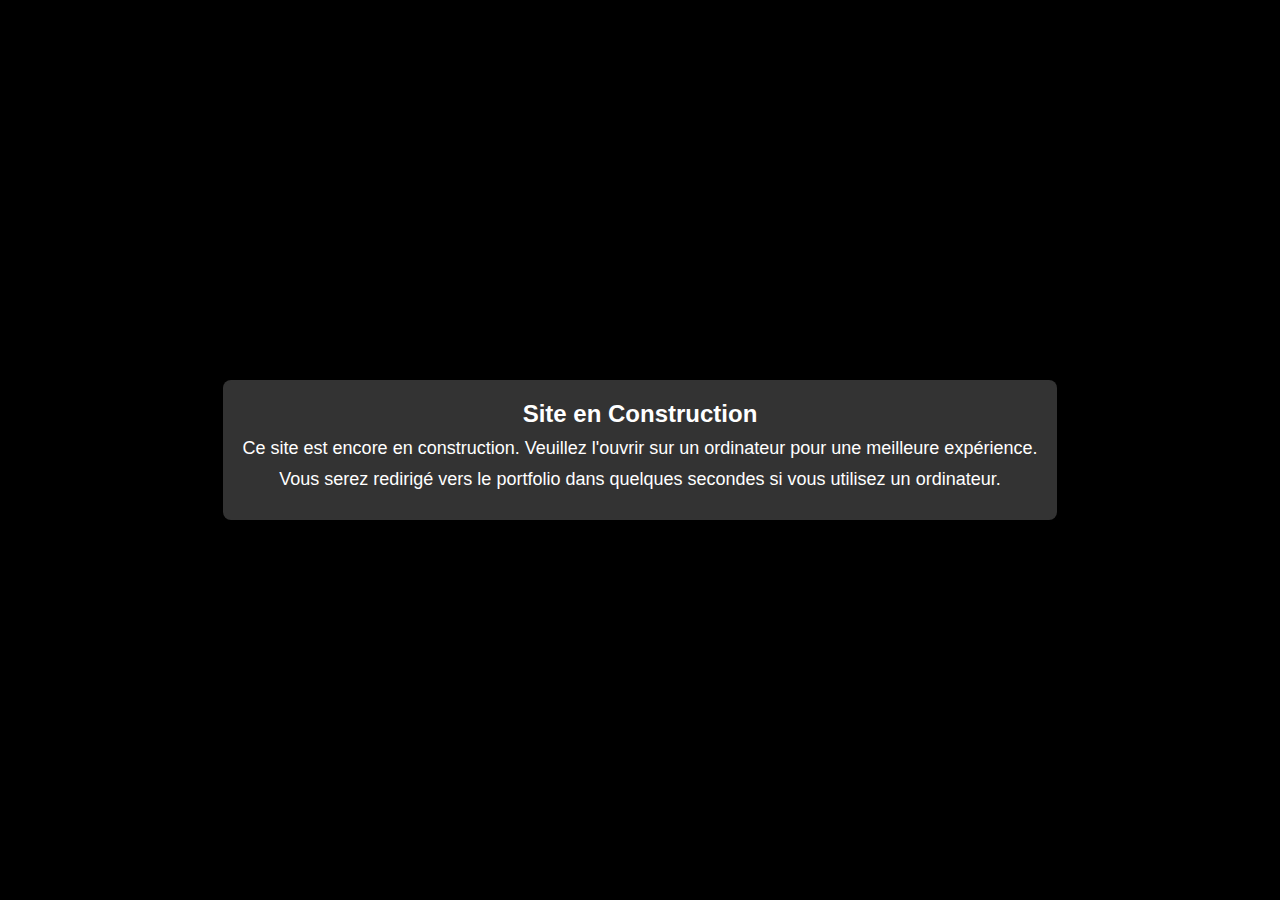
==== commit e333403d: "Fanta" ====
--- a/index.html
+++ b/index.html
@@ -18,7 +18,7 @@
             text-align: center;
         }
         .container {
-            background-color: #4B0082; /* Couleur violette harmonieuse */
+            background-color: #333333;
             padding: 20px;
             border-radius: 8px;
             max-width: 80%;
@@ -27,42 +27,32 @@
         h1 {
             margin: 0;
             font-size: 24px;
-            color: #ffffff;
         }
         p {
             margin: 10px 0;
             font-size: 18px;
-            color: #ffffff;
-        }
-        .desktop-message {
-            display: none;
-        }
-        .mobile-message {
-            display: none;
         }
     </style>
 </head>
 <body>
     <div class="container">
         <h1>Site en Construction</h1>
-        <p class="desktop-message">Ce site est encore en construction. Vous serez redirigé vers le portfolio dans quelques secondes.</p>
-        <p class="mobile-message">Ce site est encore en construction. Veuillez l'ouvrir sur un ordinateur pour une meilleure expérience.</p>
+        <p>Ce site est encore en construction. Veuillez l'ouvrir sur un ordinateur pour une meilleure expérience.</p>
+        <p>Vous serez redirigé vers le portfolio dans quelques secondes si vous utilisez un ordinateur.</p>
     </div>
 
     <script>
         function redirectToPortfolio() {
-            window.location.href = 'index.html'; // Changez cela en l'URL de votre portfolio
+            window.location.href = 'portfolio.html'; // Changez cela en l'URL de votre portfolio
         }
 
-        // Vérifie la largeur de l'écran et affiche le message approprié
+        // Vérifie la largeur de l'écran et redirige si l'écran est large (ordinateur)
         if (window.innerWidth >= 1024) {
-            // Affiche le message pour les ordinateurs
-            document.querySelector('.desktop-message').style.display = 'block';
             // Redirige vers le portfolio après 5 secondes
             setTimeout(redirectToPortfolio, 5000); // 5000 millisecondes = 5 secondes
         } else {
-            // Affiche le message pour les mobiles
-            document.querySelector('.mobile-message').style.display = 'block';
+            // Affiche un message alternatif ou rien pour les petits écrans
+            document.querySelector('.container').innerHTML += '<p>Vous devez utiliser un ordinateur pour accéder au contenu.</p>';
         }
     </script>
 </body>
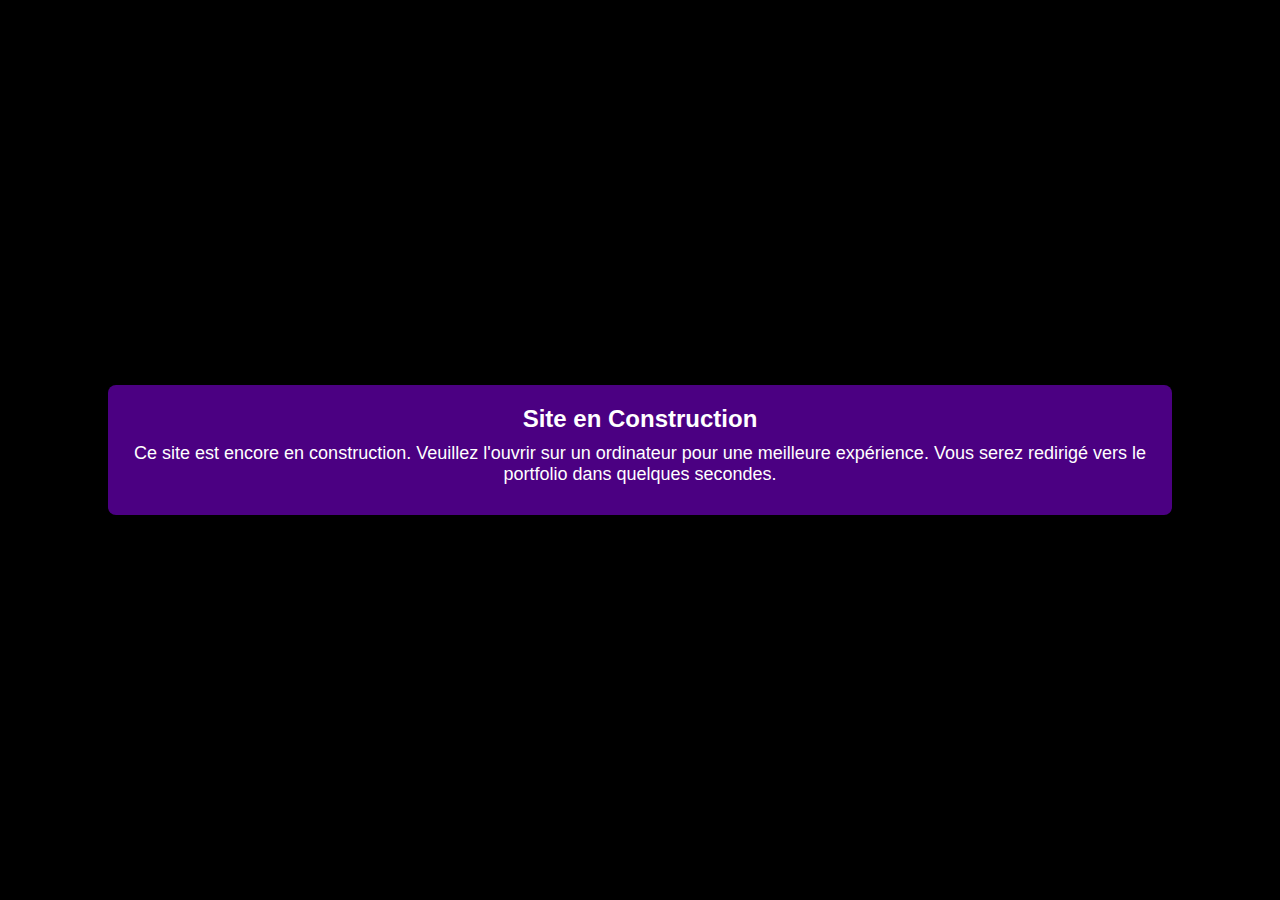
==== commit 7afc5ca0: "Fanta" ====
--- a/index.html
+++ b/index.html
@@ -18,7 +18,7 @@
             text-align: center;
         }
         .container {
-            background-color: #333333;
+            background-color: #4B0082; /* Violet background color */
             padding: 20px;
             border-radius: 8px;
             max-width: 80%;
@@ -27,18 +27,19 @@
         h1 {
             margin: 0;
             font-size: 24px;
+            color: #ffffff;
         }
         p {
             margin: 10px 0;
             font-size: 18px;
+            color: #ffffff;
         }
     </style>
 </head>
 <body>
     <div class="container">
         <h1>Site en Construction</h1>
-        <p>Ce site est encore en construction. Veuillez l'ouvrir sur un ordinateur pour une meilleure expérience.</p>
-        <p>Vous serez redirigé vers le portfolio dans quelques secondes si vous utilisez un ordinateur.</p>
+        <p id="message"></p>
     </div>
 
     <script>
@@ -48,11 +49,11 @@
 
         // Vérifie la largeur de l'écran et redirige si l'écran est large (ordinateur)
         if (window.innerWidth >= 1024) {
+            document.getElementById('message').innerText = "Ce site est encore en construction. Veuillez l'ouvrir sur un ordinateur pour une meilleure expérience. Vous serez redirigé vers le portfolio dans quelques secondes.";
             // Redirige vers le portfolio après 5 secondes
             setTimeout(redirectToPortfolio, 5000); // 5000 millisecondes = 5 secondes
         } else {
-            // Affiche un message alternatif ou rien pour les petits écrans
-            document.querySelector('.container').innerHTML += '<p>Vous devez utiliser un ordinateur pour accéder au contenu.</p>';
+            document.getElementById('message').innerText = "Ce site est encore en construction. Veuillez l'ouvrir sur un ordinateur pour une meilleure expérience.";
         }
     </script>
 </body>
